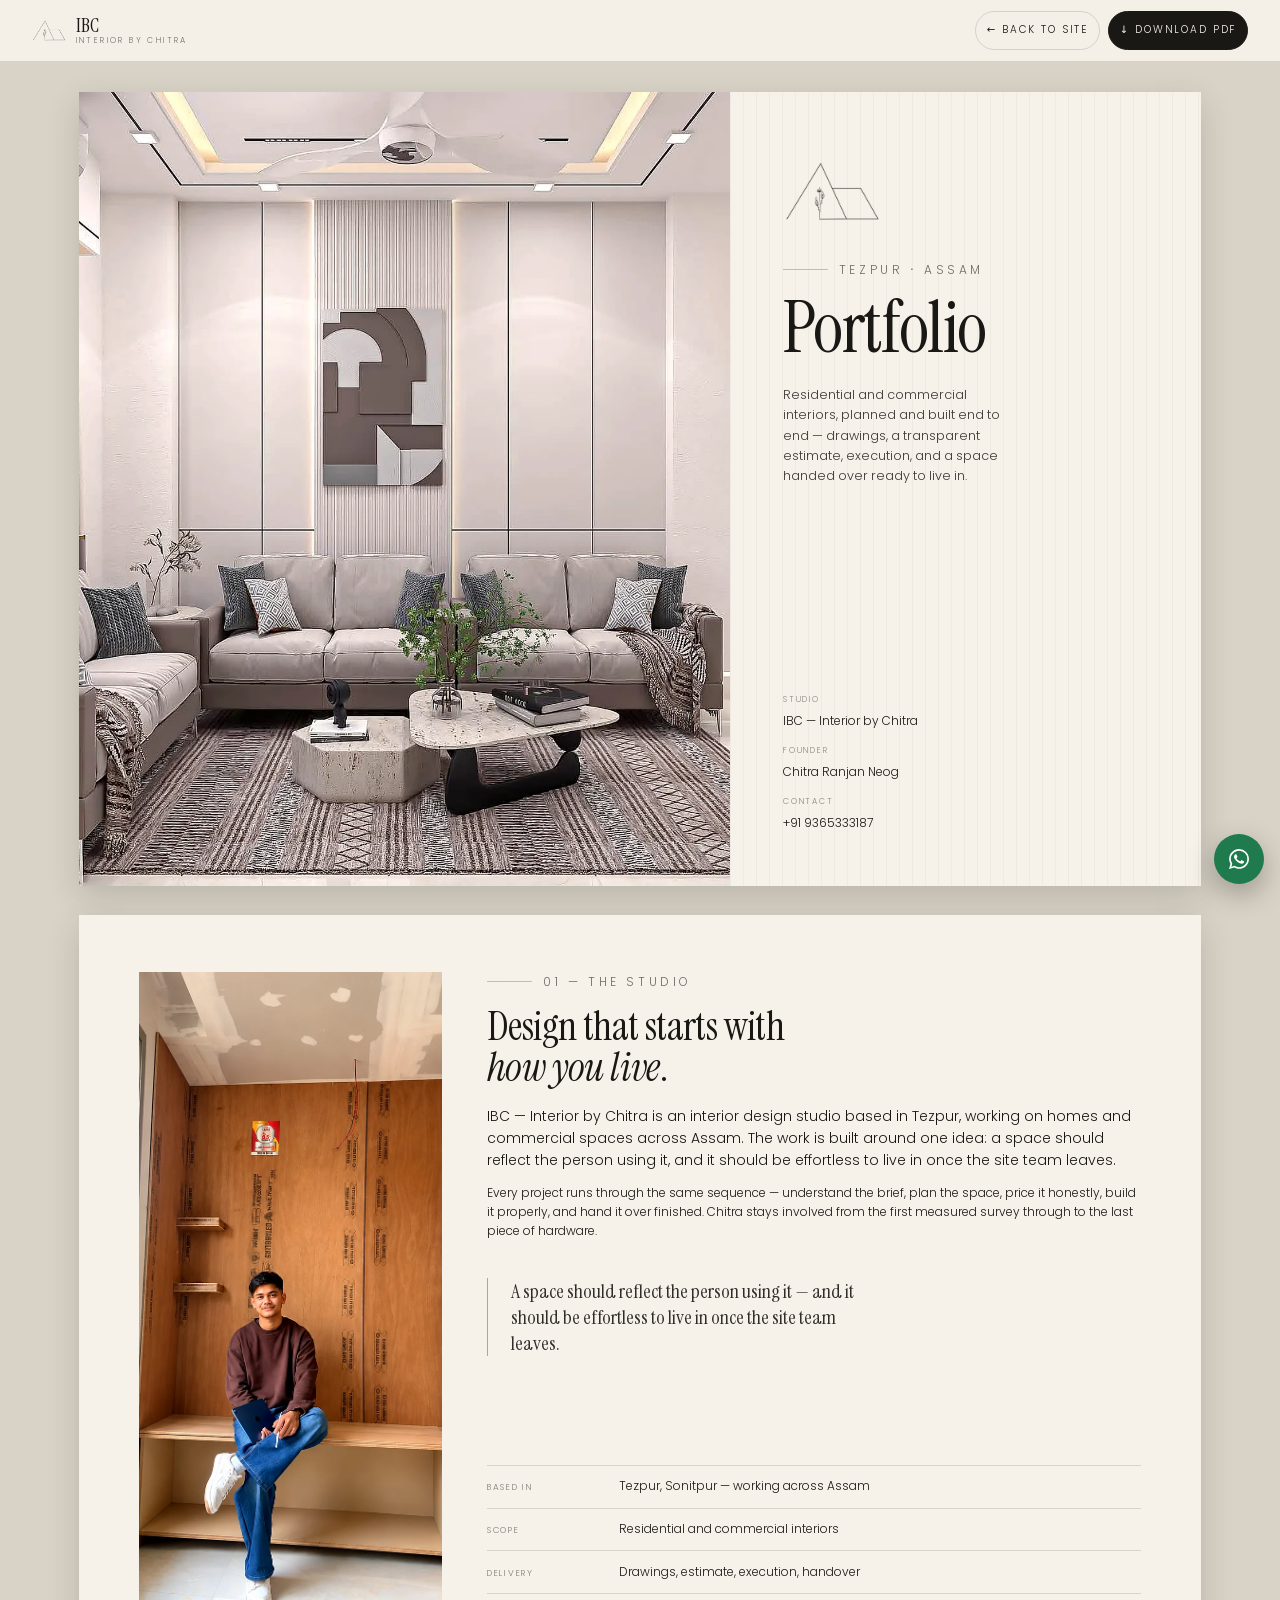
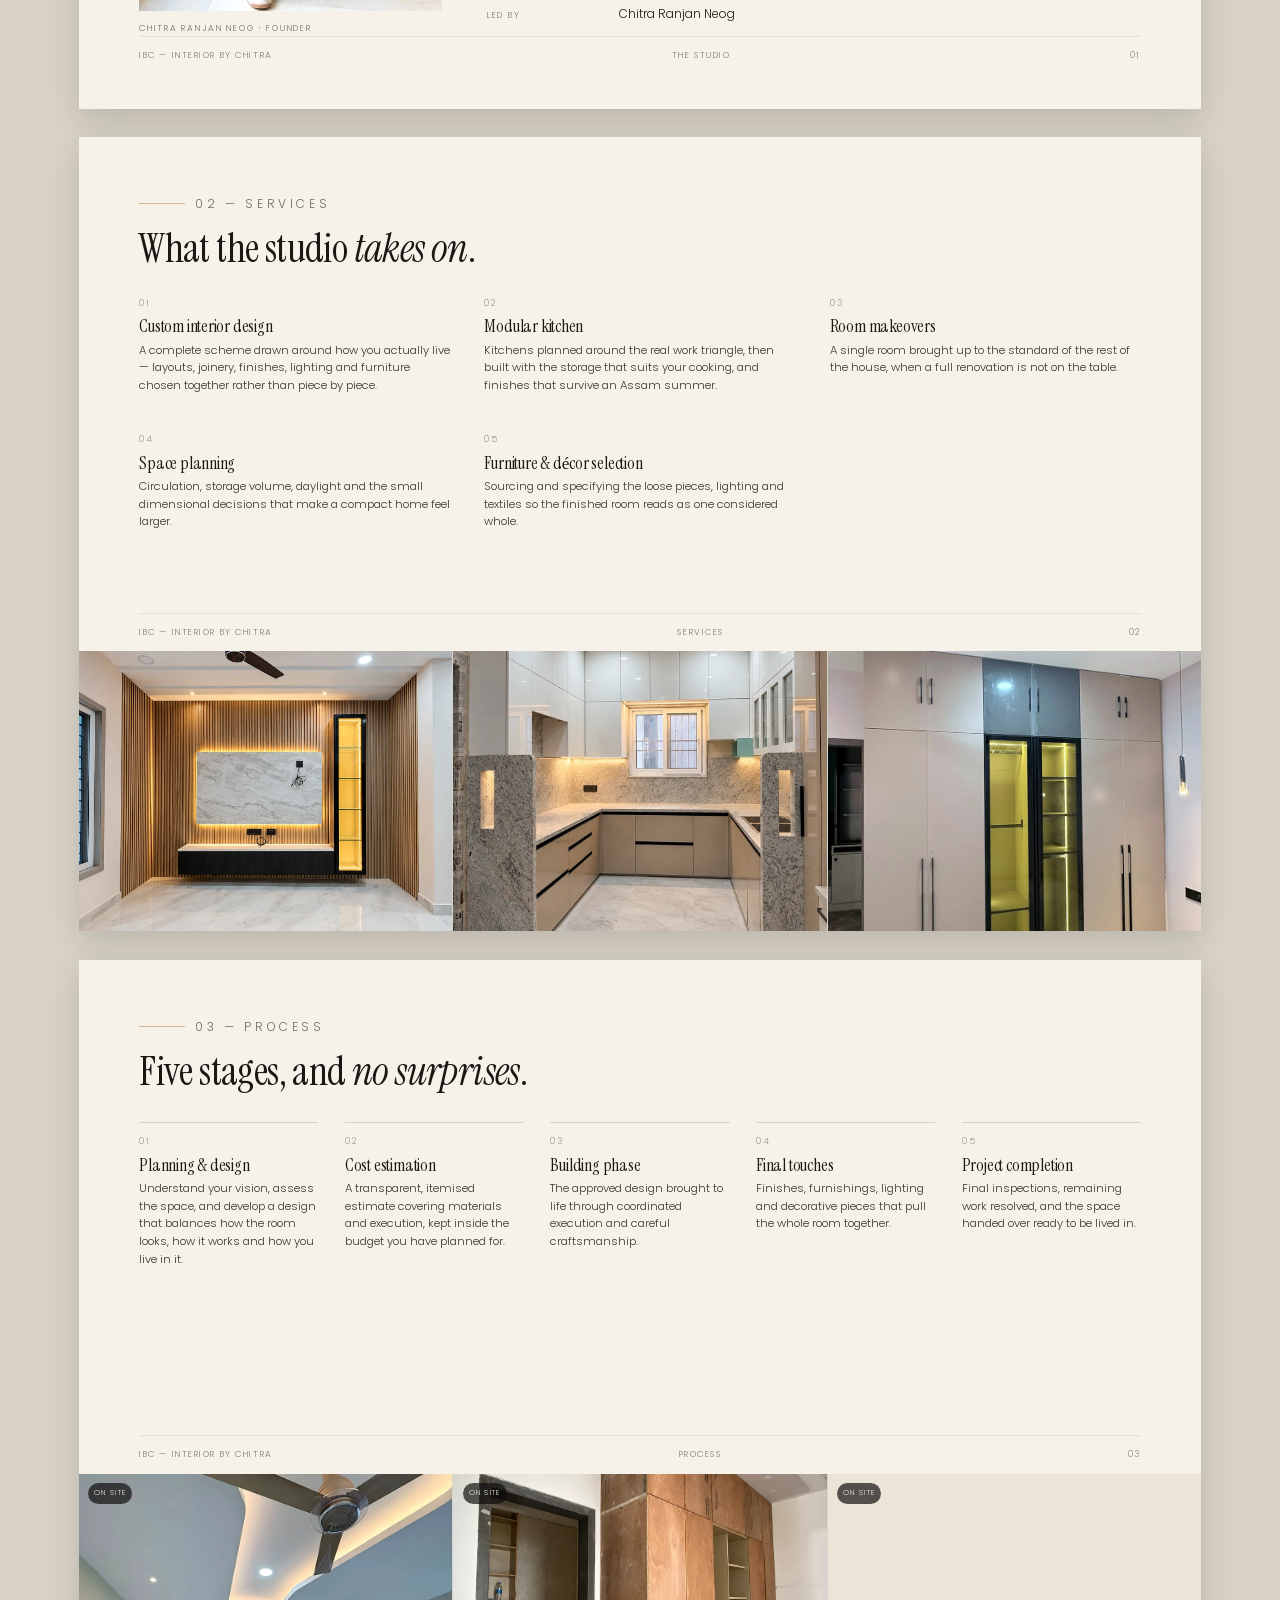
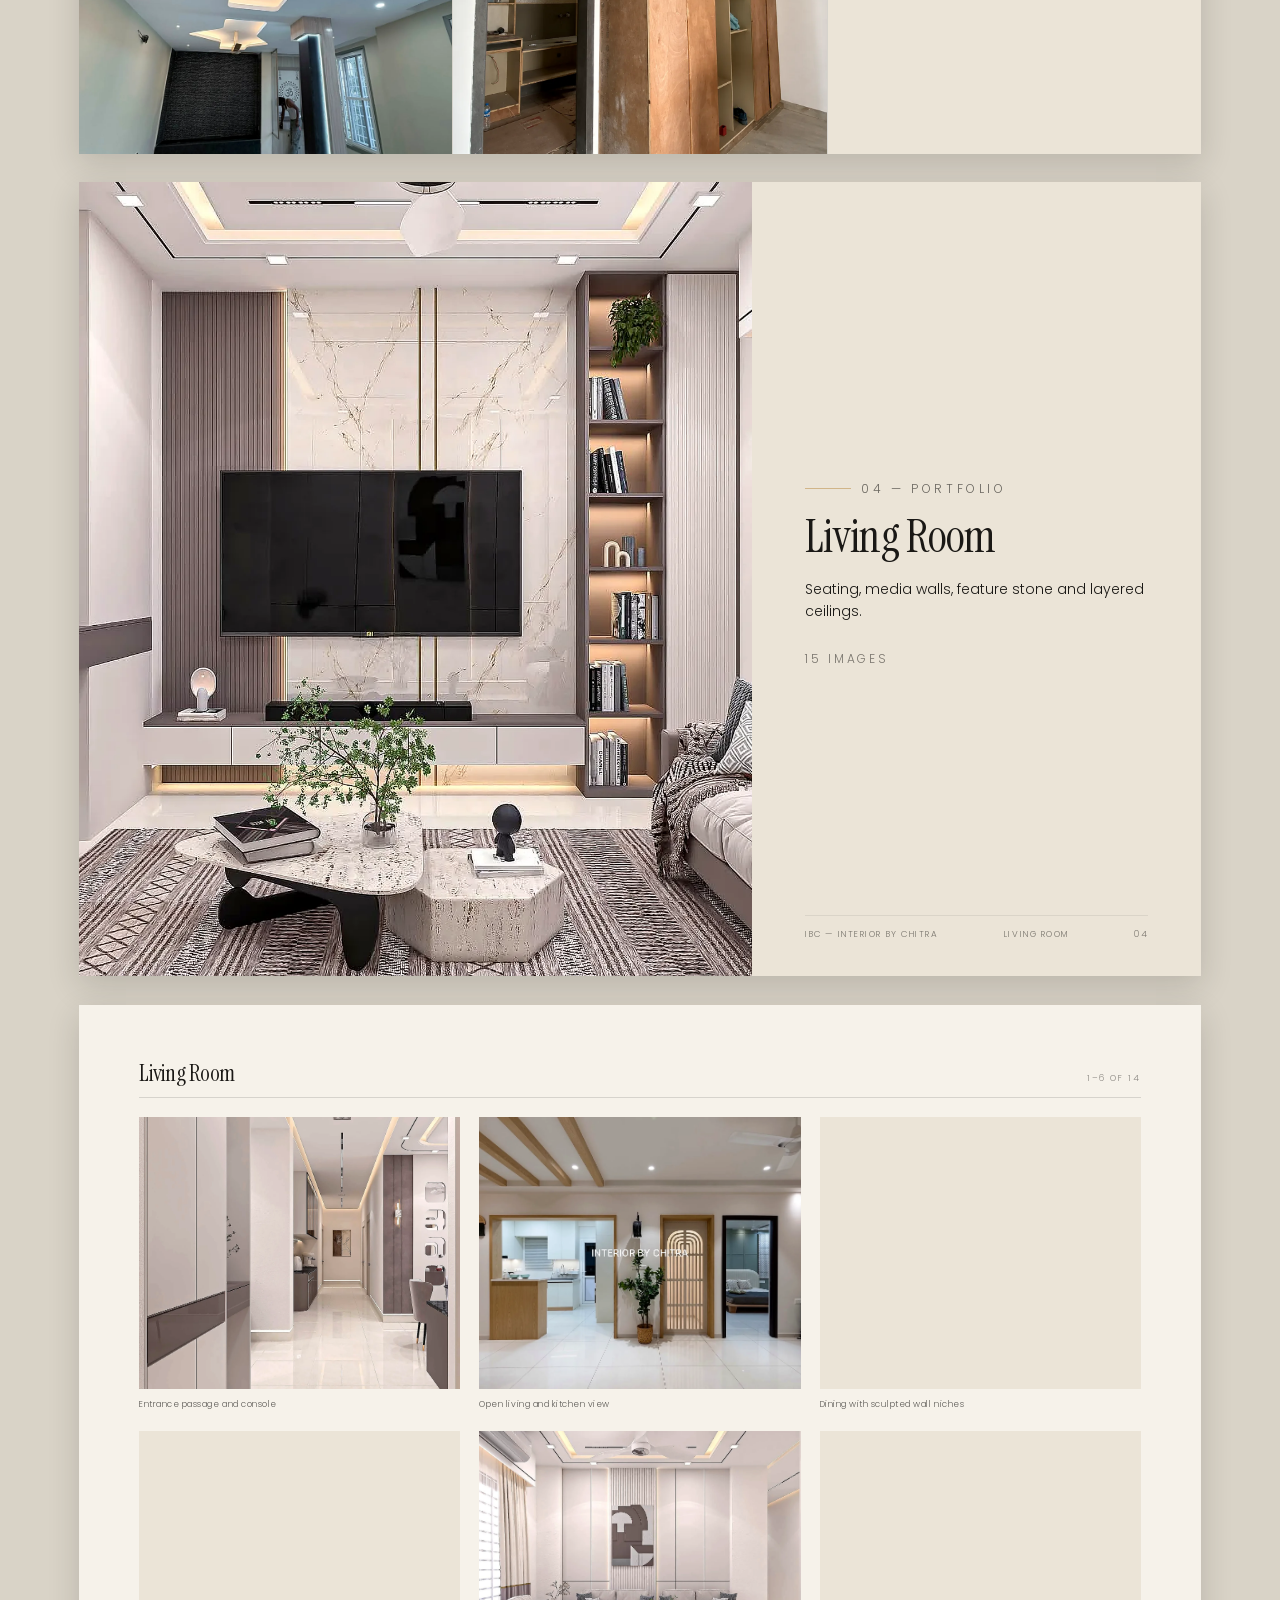
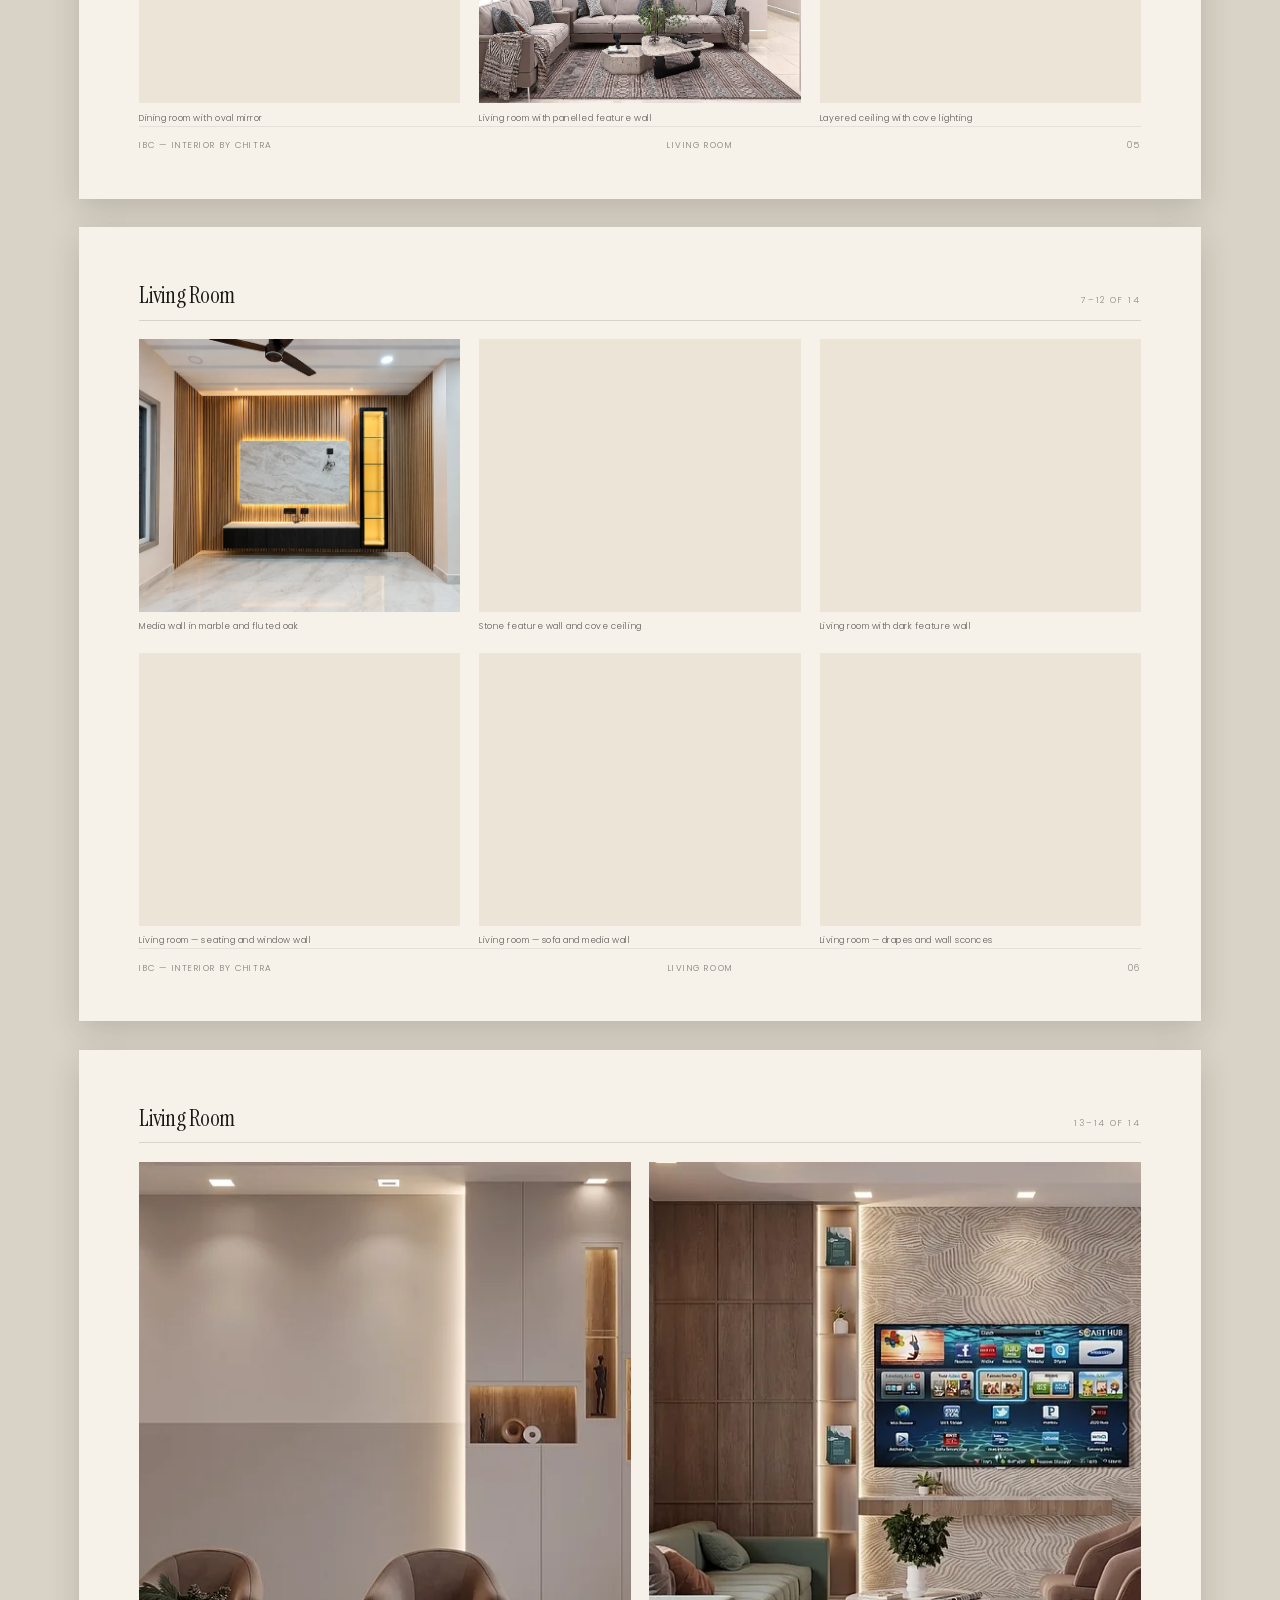
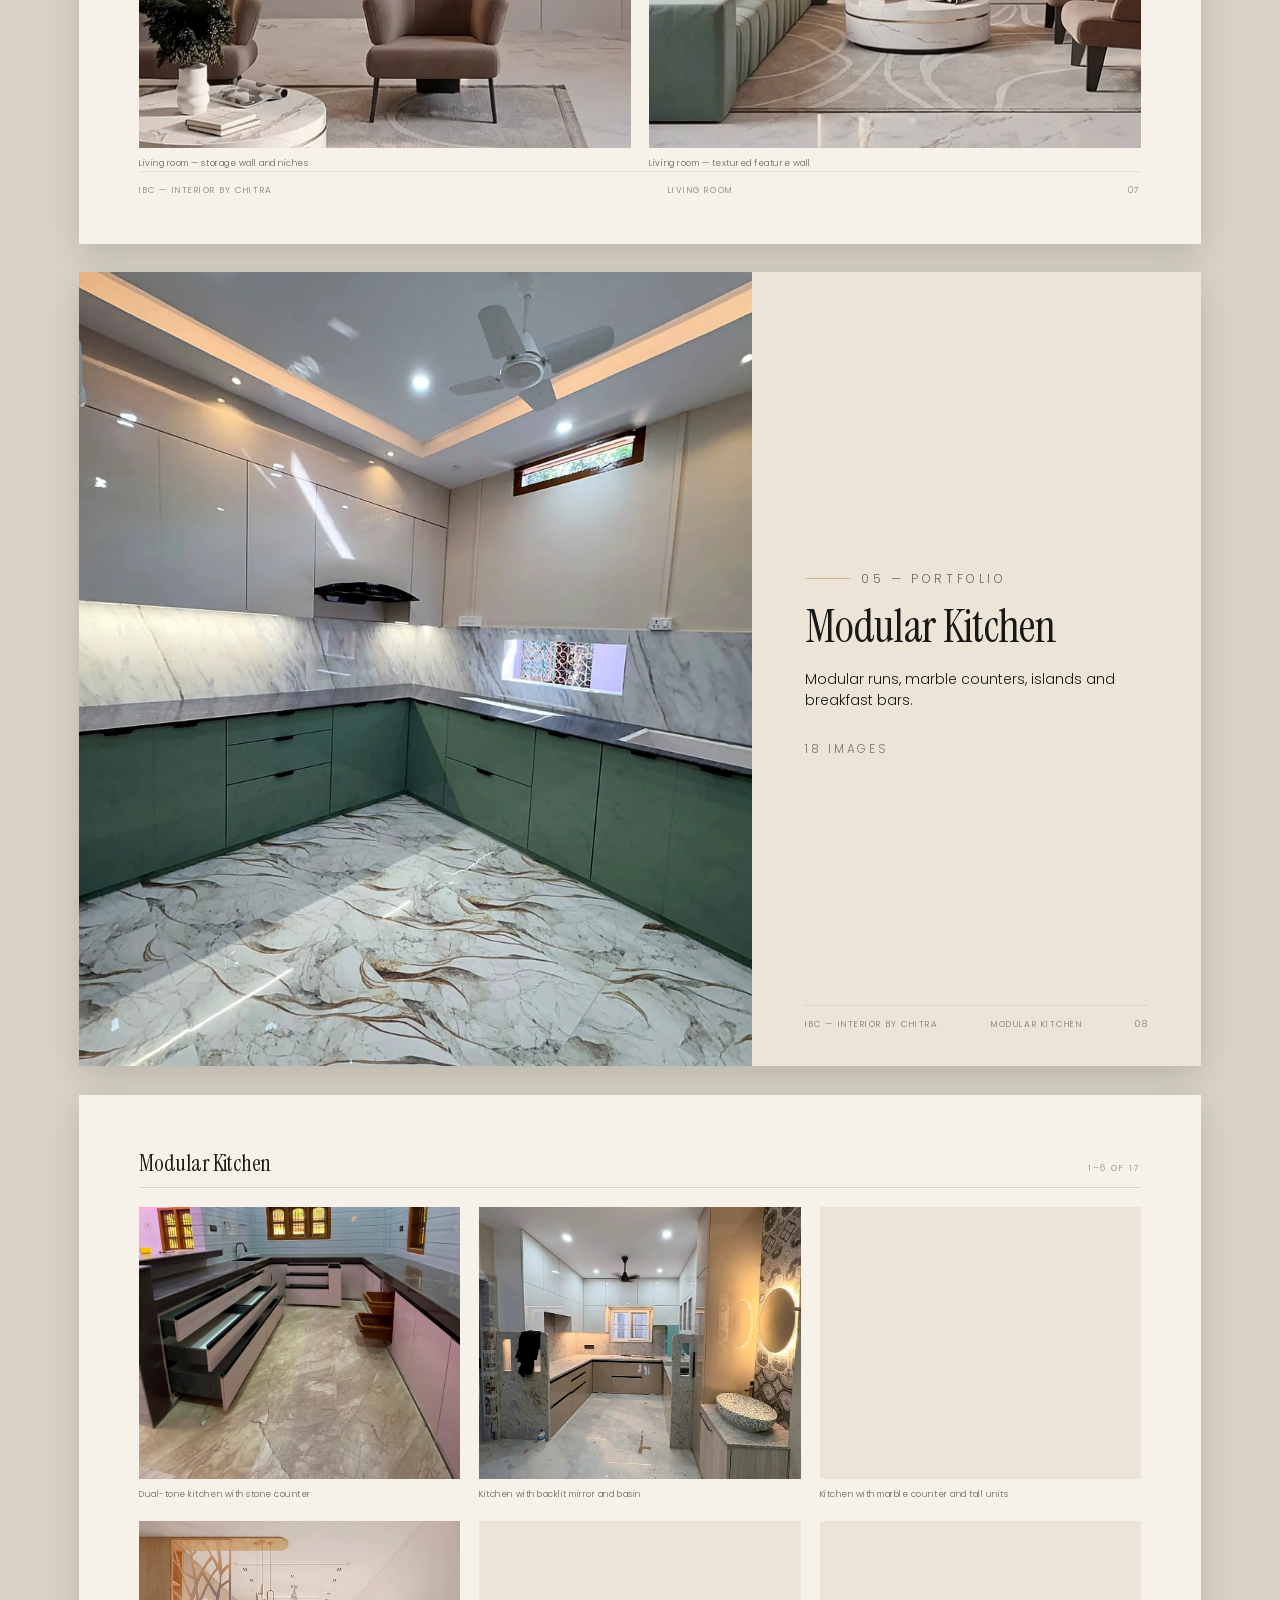
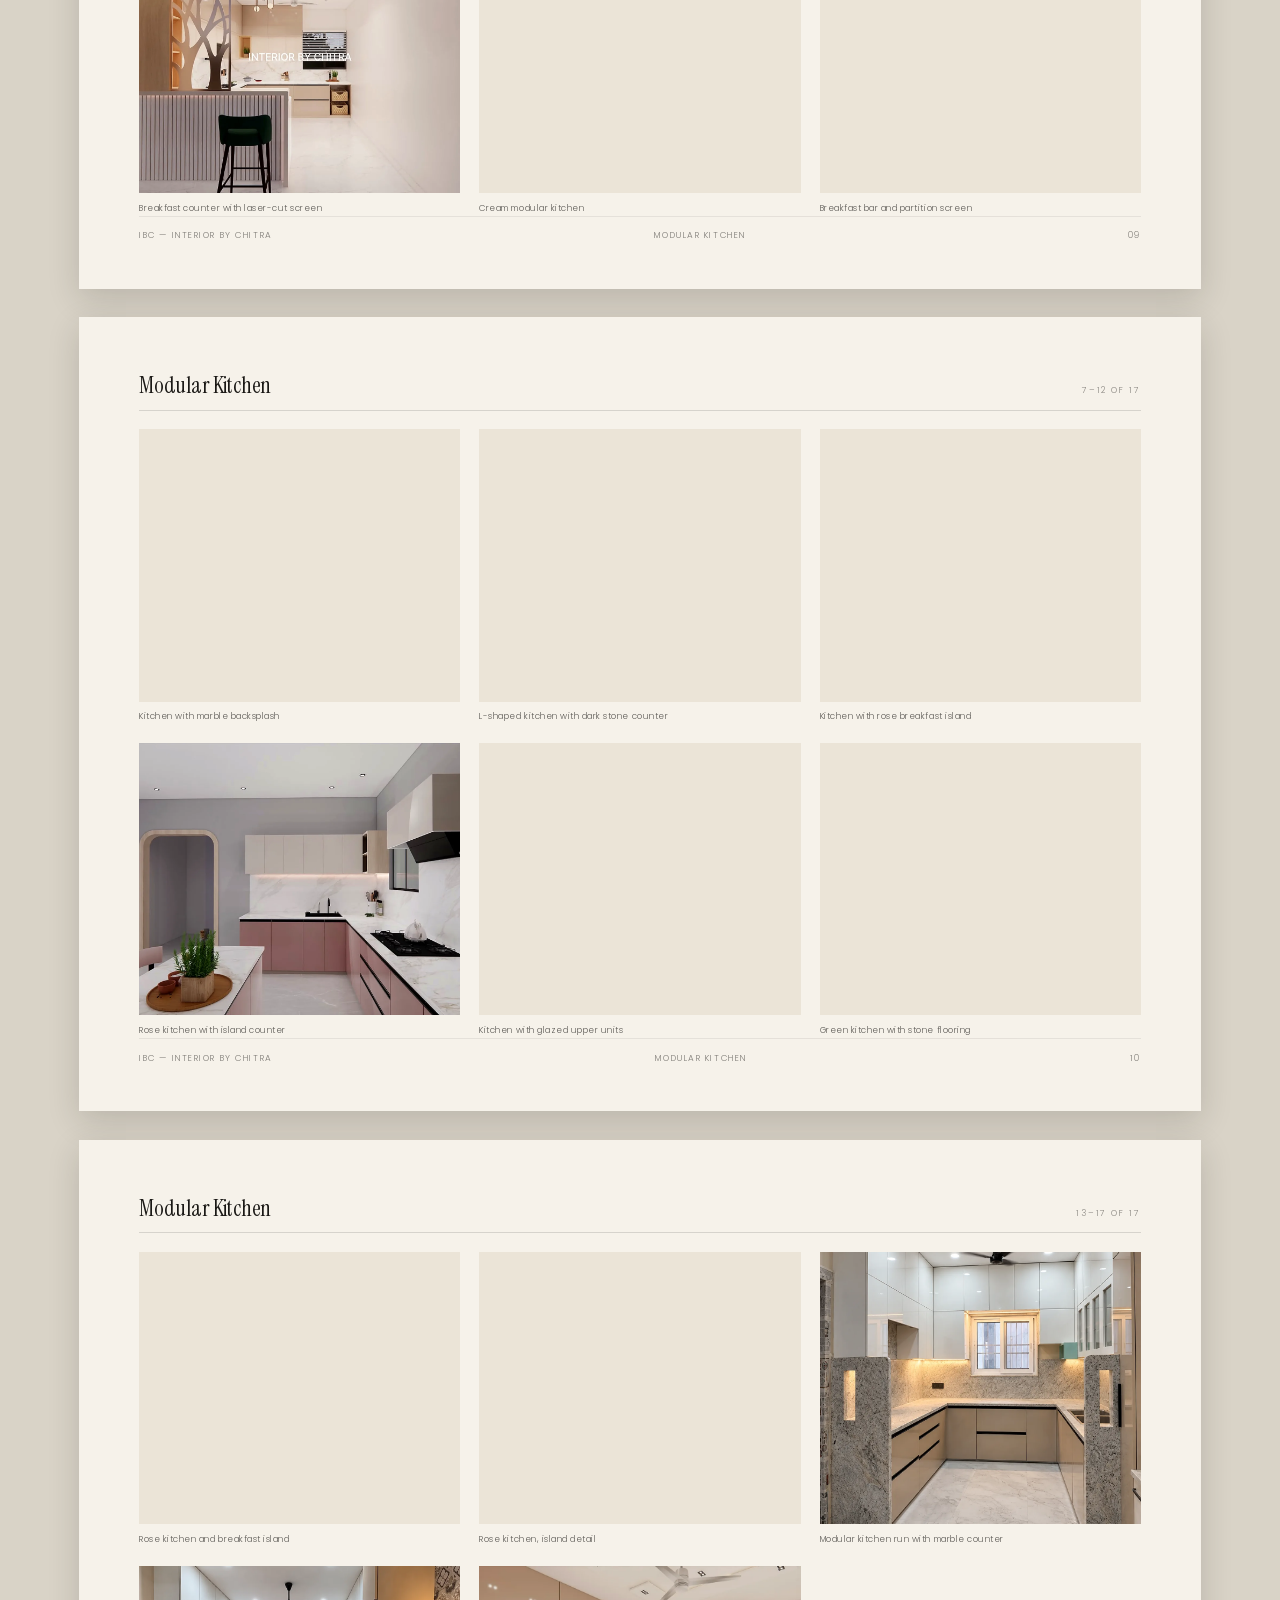
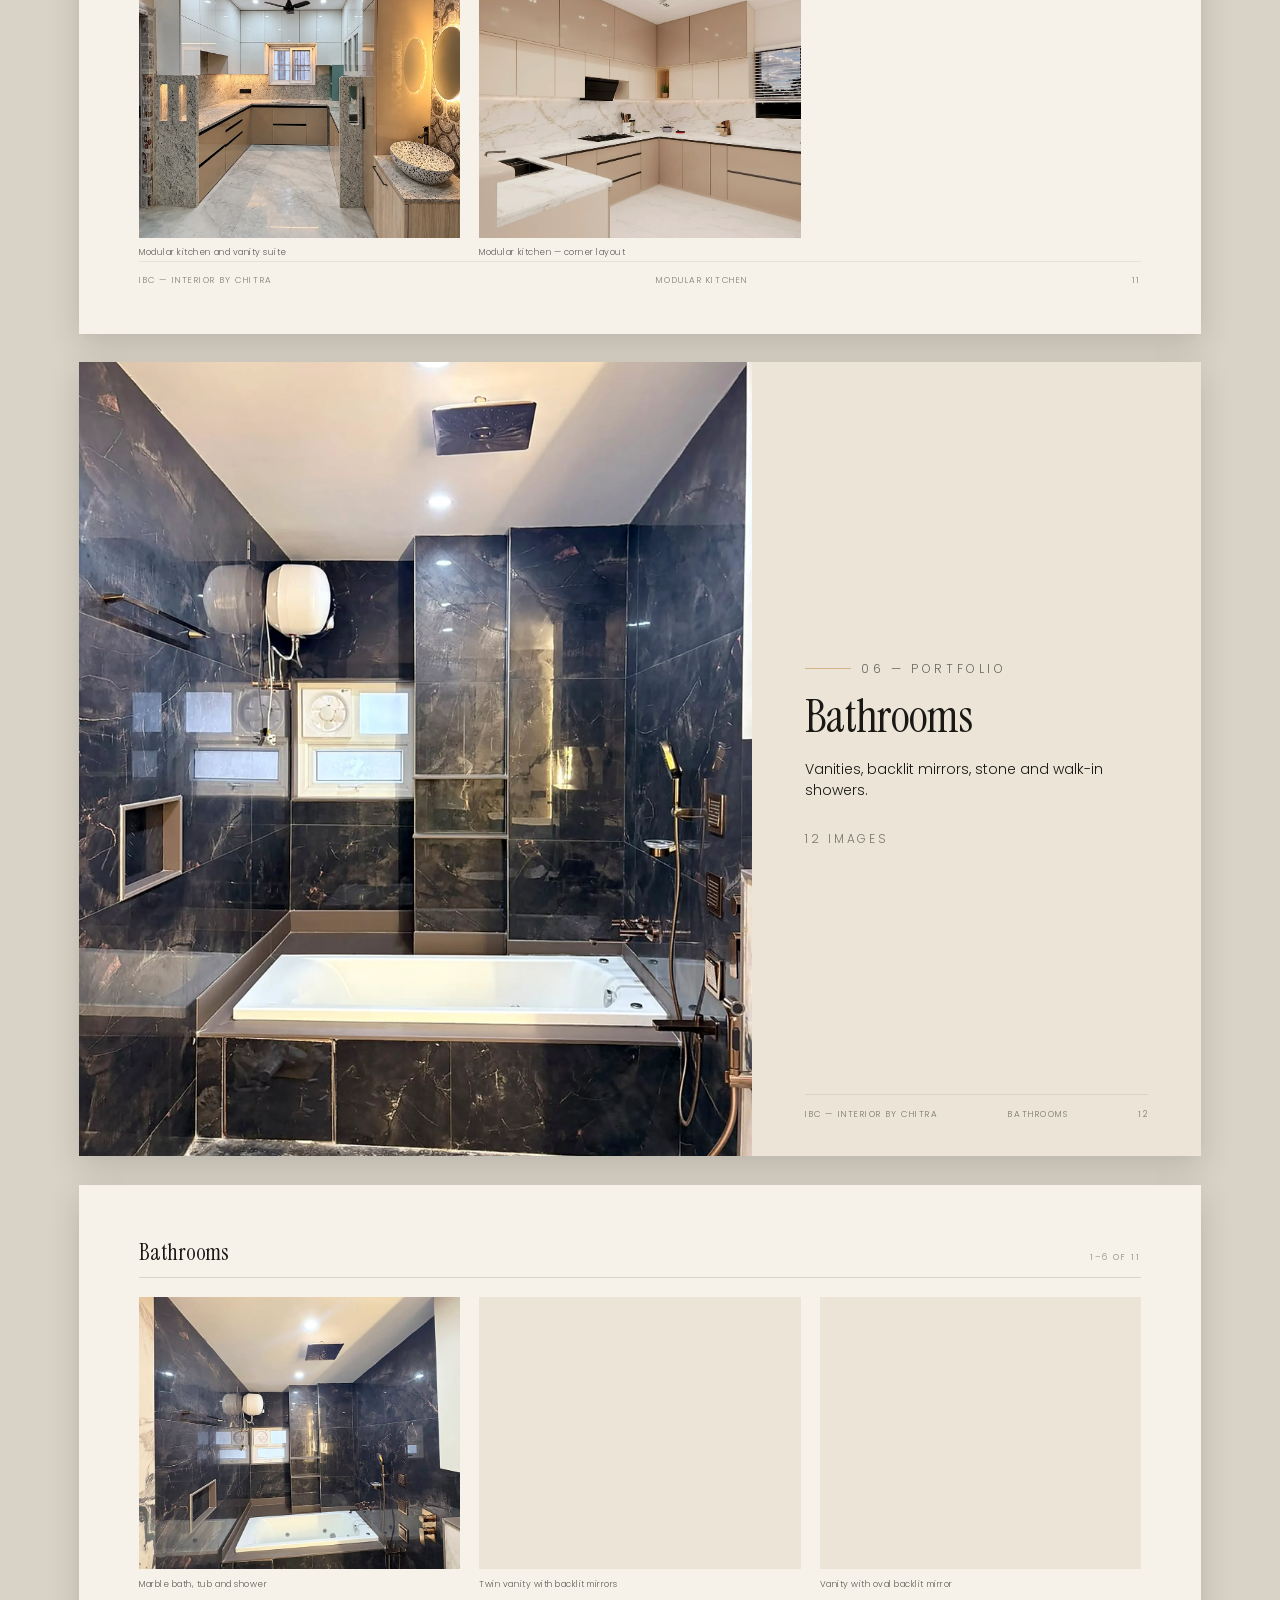
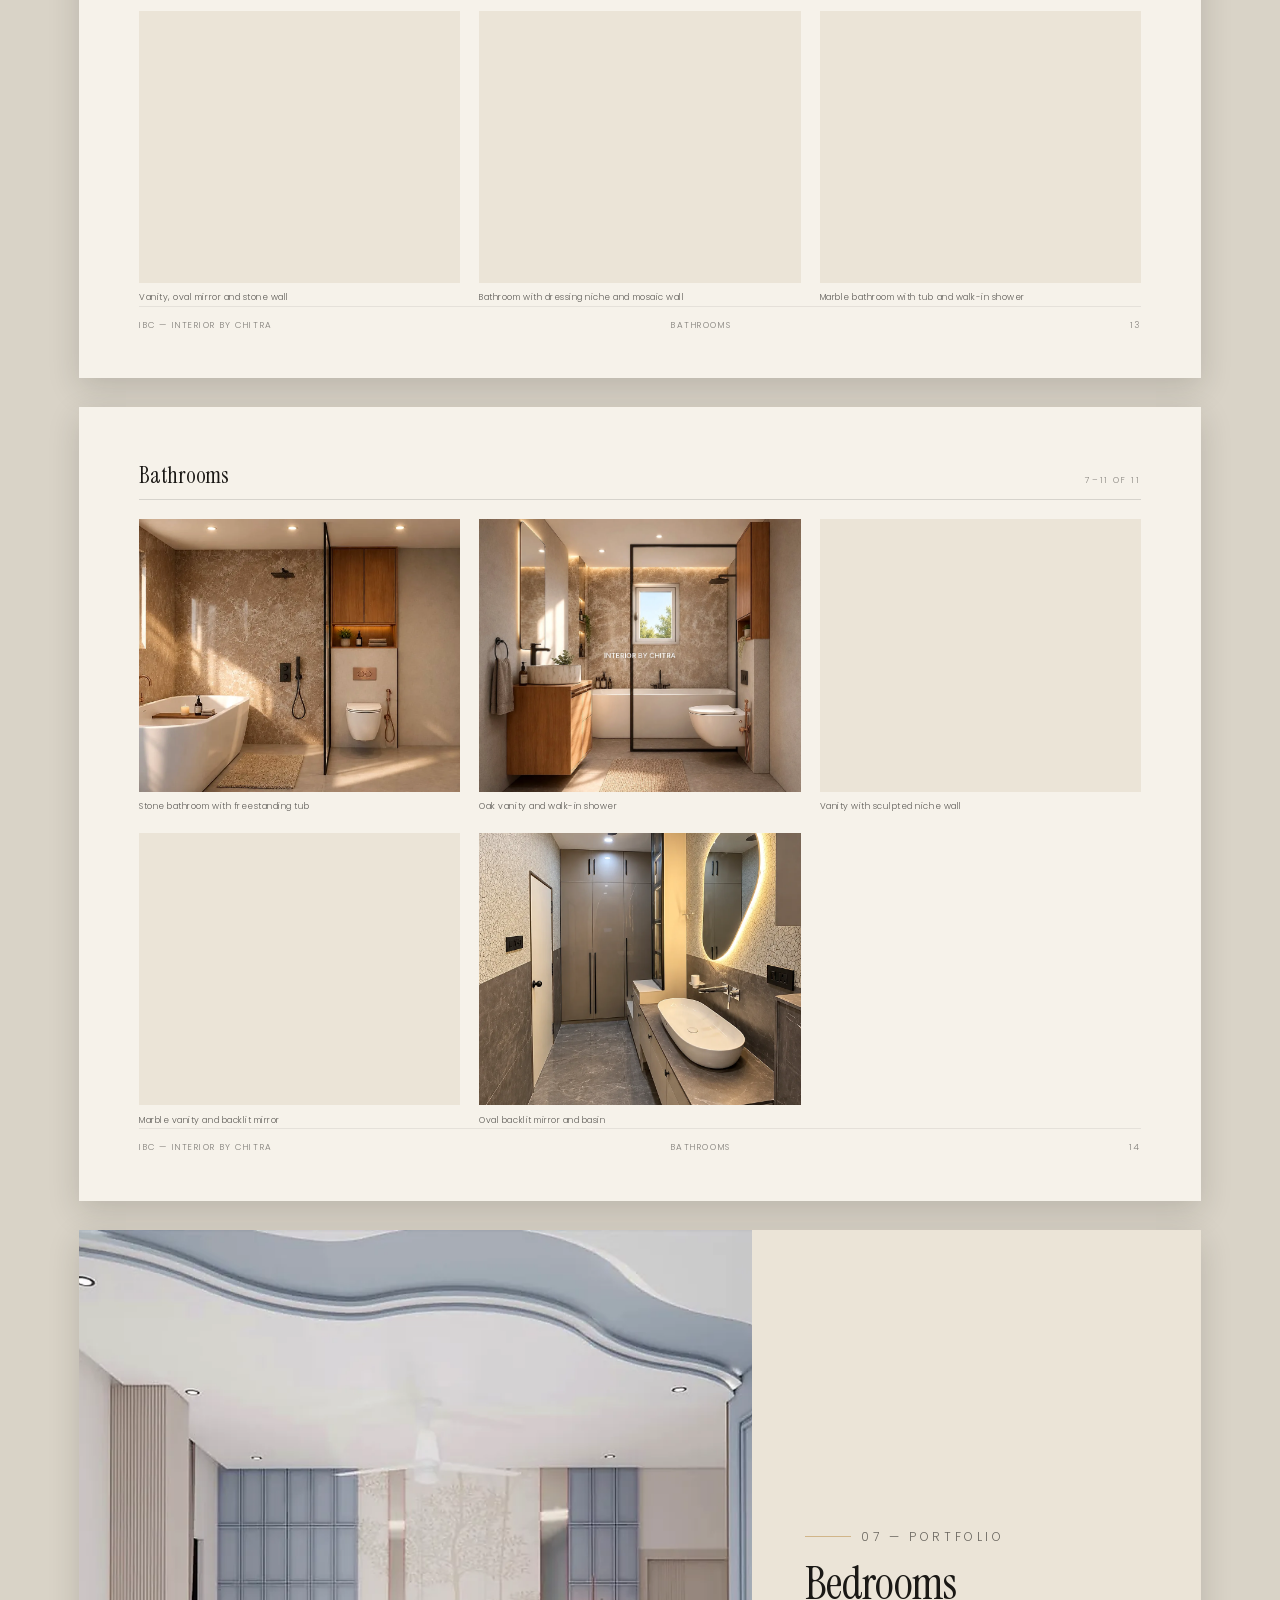
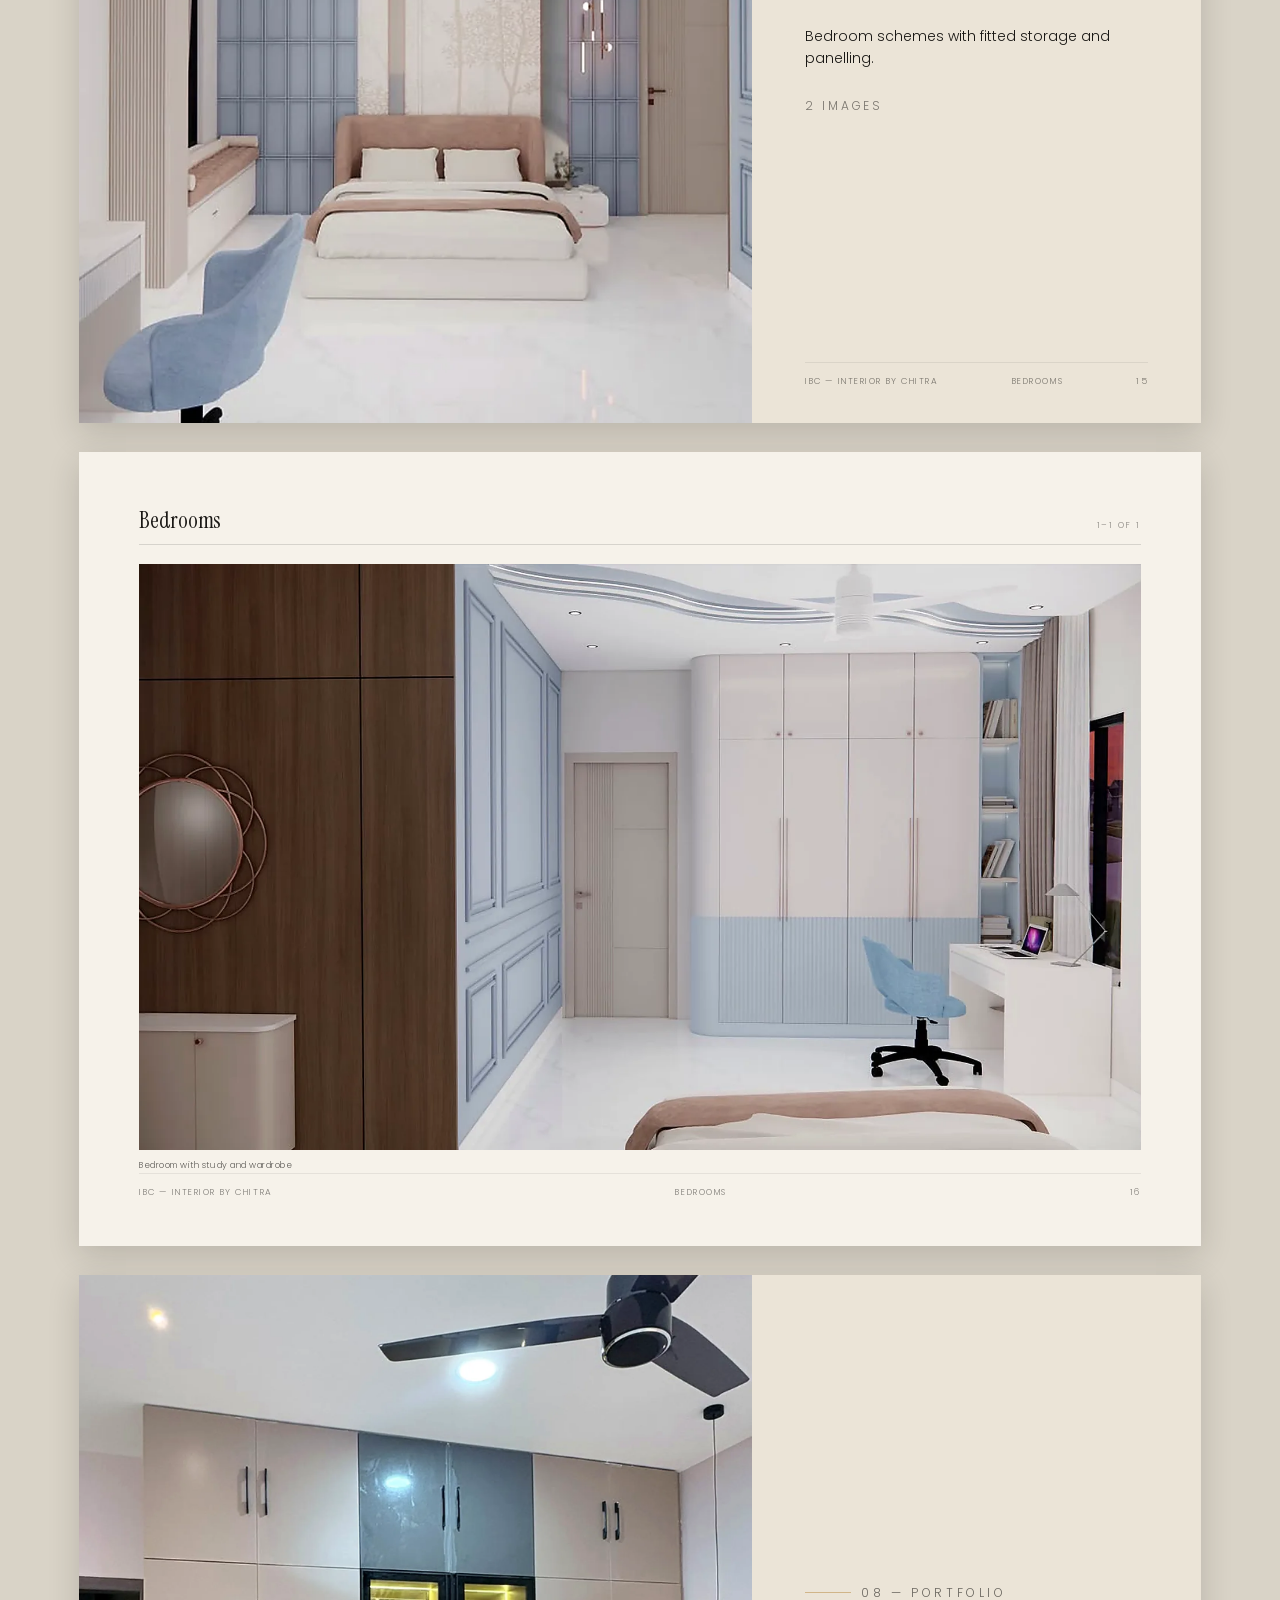
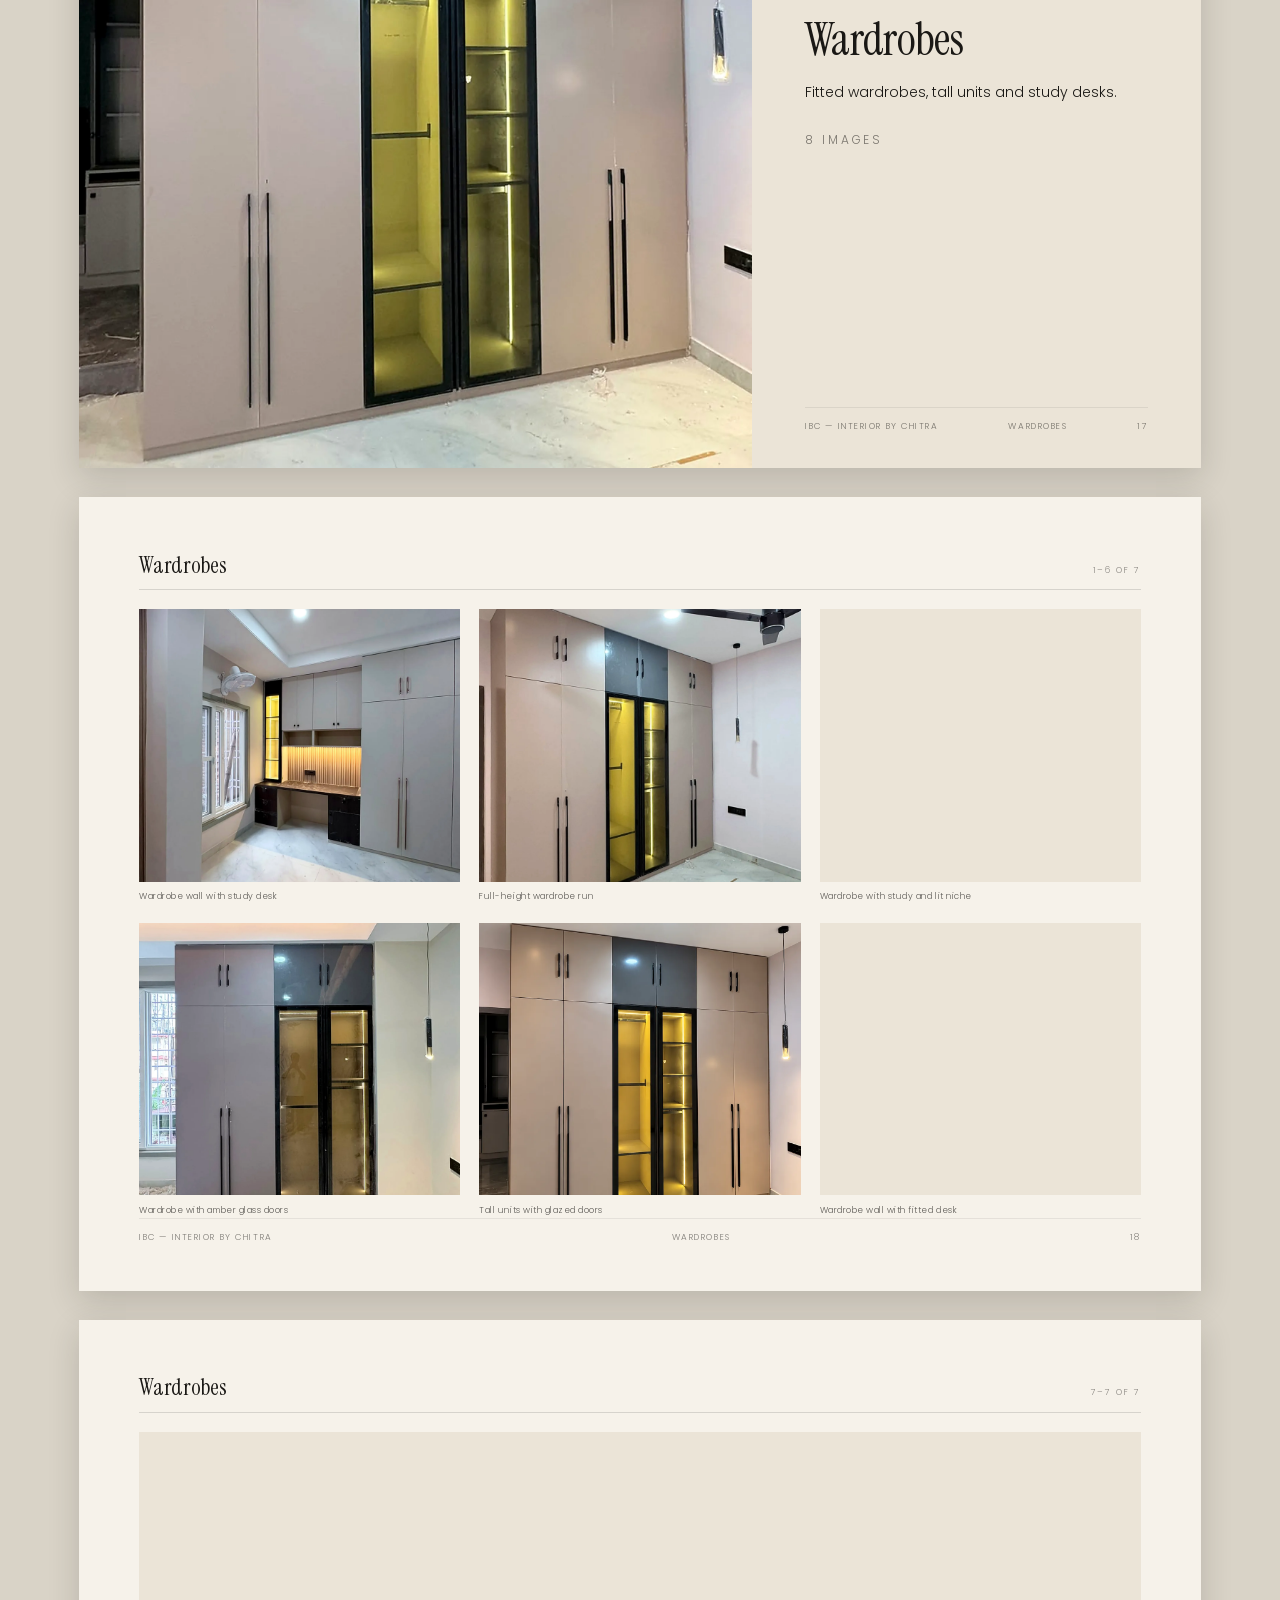
==== portfolio.html @ b0667a1c "v17" ====
<!DOCTYPE html>
<html lang="en" class="no-js">
<head>
<meta charset="utf-8">
<meta name="viewport" content="width=device-width, initial-scale=1, viewport-fit=cover">
<title>Portfolio — IBC Interior by Chitra | Interior Designer in Tezpur</title>
<meta name="description" content="The full project portfolio of IBC — Interior by Chitra, an interior design studio in Tezpur, Assam. Living rooms, modular kitchens, bathrooms, wardrobes and joinery, with a downloadable PDF.">
<link rel="icon" href="assets/icons/favicon.svg" type="image/svg+xml">
<link rel="icon" href="assets/icons/favicon-32.png" sizes="32x32" type="image/png">
<link rel="apple-touch-icon" href="assets/icons/apple-touch-icon.png">
<meta property="og:title" content="Portfolio — IBC Interior by Chitra">
<meta property="og:description" content="Living rooms, modular kitchens, bathrooms and joinery by IBC, Tezpur.">
<meta property="og:type" content="website">
<link rel="stylesheet" href="assets/css/main.css">
<link rel="stylesheet" href="assets/css/portfolio.css">
</head>
<body class="pf-body">

<header class="pf-bar">
  <a class="pf-bar__brand" href="index.html">
    <img src="assets/img/logo-mark.png" alt="" width="34" height="21">
    <span>IBC<small>Interior by Chitra</small></span>
  </a>
  <nav class="pf-bar__nav" aria-label="Portfolio">
    <a href="index.html">&larr; Back to site</a>
    <a class="pf-bar__dl" href="IBC-Interior-by-Chitra-Portfolio.pdf" download>
      <span aria-hidden="true">&#8595;</span> Download PDF</a>
  </nav>
</header>

<main class="pf-doc" id="main">
<section class="pf-page pf-cover">
  <div class="pf-cover__img"><img class="" src="assets/img/work/living-room/living-living-room-with-panelled-feature-wall-6.webp" alt="Living room with panelled feature wall — IBC, Tezpur" loading="lazy" decoding="async"></div>
  <div class="pf-cover__panel">
    <img class="pf-cover__mark" src="assets/img/logo-mark.png" alt="" width="120" height="75">
    <p class="pf-kicker">Tezpur &middot; Assam</p>
    <h1>Portfolio</h1>
    <p class="pf-cover__sub">Residential and commercial interiors, planned and built end to
      end &mdash; drawings, a transparent estimate, execution, and a space handed over ready
      to live in.</p>
    <div class="pf-cover__meta">
      <div><dt>Studio</dt><dd>IBC &mdash; Interior by Chitra</dd></div>
      <div><dt>Founder</dt><dd>Chitra Ranjan Neog</dd></div>
      <div><dt>Contact</dt><dd>+91 9365333187</dd></div>
    </div>
  </div>
</section>
<section class="pf-page "><div class="pf-split">
  <figure class="pf-portrait">
    <img src="assets/img/studio/chitra-neog.webp" alt="Chitra Ranjan Neog on site"
         loading="lazy" decoding="async">
    <figcaption>Chitra Ranjan Neog &middot; Founder</figcaption>
  </figure>
  <div>
    <p class="pf-kicker">01 &mdash; The studio</p>
    <h2>Design that starts with<br><em>how you live</em>.</h2>
    <p class="pf-lede">IBC &mdash; Interior by Chitra is an interior design studio based in Tezpur,
      working on homes and commercial spaces across Assam. The work is built around one idea:
      a space should reflect the person using it, and it should be effortless to live in once
      the site team leaves.</p>
    <p>Every project runs through the same sequence &mdash; understand the brief, plan the space,
      price it honestly, build it properly, and hand it over finished. Chitra stays involved from
      the first measured survey through to the last piece of hardware.</p>
    <blockquote class="pf-quote">A space should reflect the person using it &mdash; and it
      should be effortless to live in once the site team leaves.</blockquote>
    <dl class="pf-facts"><div><dt>Based in</dt><dd>Tezpur, Sonitpur — working across Assam</dd></div><div><dt>Scope</dt><dd>Residential and commercial interiors</dd></div><div><dt>Delivery</dt><dd>Drawings, estimate, execution, handover</dd></div><div><dt>Led by</dt><dd>Chitra Ranjan Neog</dd></div></dl></div></div><footer class="pf-foot"><span>IBC — Interior by Chitra</span><span>The studio</span><span class="num">01</span></footer></section>
<section class="pf-page pf-page--band"><p class="pf-kicker">02 &mdash; Services</p><h2>What the studio <em>takes on</em>.</h2><div class="pf-svc"><div class="pf-svc__i"><span class="num">01</span><h3>Custom interior design</h3><p>A complete scheme drawn around how you actually live — layouts, joinery, finishes, lighting and furniture chosen together rather than piece by piece.</p></div><div class="pf-svc__i"><span class="num">02</span><h3>Modular kitchen</h3><p>Kitchens planned around the real work triangle, then built with the storage that suits your cooking, and finishes that survive an Assam summer.</p></div><div class="pf-svc__i"><span class="num">03</span><h3>Room makeovers</h3><p>A single room brought up to the standard of the rest of the house, when a full renovation is not on the table.</p></div><div class="pf-svc__i"><span class="num">04</span><h3>Space planning</h3><p>Circulation, storage volume, daylight and the small dimensional decisions that make a compact home feel larger.</p></div><div class="pf-svc__i"><span class="num">05</span><h3>Furniture & décor selection</h3><p>Sourcing and specifying the loose pieces, lighting and textiles so the finished room reads as one considered whole.</p></div></div><div class="pf-band"><figure><img class="" src="assets/img/work/living-room/living-media-wall-in-marble-and-fluted-oak-8.webp" alt="Media wall in marble and fluted oak — IBC, Tezpur" loading="lazy" decoding="async"></figure><figure><img class="" src="assets/img/work/modular-kitchen/modular-modular-kitchen-run-with-marble-counter-16.webp" alt="Modular kitchen run with marble counter — IBC, Tezpur" loading="lazy" decoding="async"></figure><figure><img class="" src="assets/img/work/wardrobes/wardrobes-wardrobe-with-amber-glass-columns-1.webp" alt="Wardrobe with amber glass columns — IBC, Tezpur" loading="lazy" decoding="async"></figure></div><footer class="pf-foot"><span>IBC — Interior by Chitra</span><span>Services</span><span class="num">02</span></footer></section>
<section class="pf-page pf-page--band"><p class="pf-kicker">03 &mdash; Process</p><h2>Five stages, and <em>no surprises</em>.</h2><div class="pf-proc"><div class="pf-proc__i"><span class="num">01</span><h3>Planning &amp; design</h3><p>Understand your vision, assess the space, and develop a design that balances how the room looks, how it works and how you live in it.</p></div><div class="pf-proc__i"><span class="num">02</span><h3>Cost estimation</h3><p>A transparent, itemised estimate covering materials and execution, kept inside the budget you have planned for.</p></div><div class="pf-proc__i"><span class="num">03</span><h3>Building phase</h3><p>The approved design brought to life through coordinated execution and careful craftsmanship.</p></div><div class="pf-proc__i"><span class="num">04</span><h3>Final touches</h3><p>Finishes, furnishings, lighting and decorative pieces that pull the whole room together.</p></div><div class="pf-proc__i"><span class="num">05</span><h3>Project completion</h3><p>Final inspections, remaining work resolved, and the space handed over ready to be lived in.</p></div></div><div class="pf-band"><figure><img class="" src="assets/img/work/ongoing-work/ongoing-ceiling-and-curtain-track-being-finished-8.webp" alt="Ceiling and curtain track being finished — IBC, Tezpur" loading="lazy" decoding="async"><span class="pf-tag">On site</span></figure><figure><img class="" src="assets/img/work/ongoing-work/ongoing-timber-partition-and-wardrobe-carcass-9.webp" alt="Timber partition and wardrobe carcass — IBC, Tezpur" loading="lazy" decoding="async"><span class="pf-tag">On site</span></figure><figure><img class="" src="assets/img/work/ongoing-work/ongoing-corner-joinery-under-installation-10.webp" alt="Corner joinery under installation — IBC, Tezpur" loading="lazy" decoding="async"><span class="pf-tag">On site</span></figure></div><footer class="pf-foot"><span>IBC — Interior by Chitra</span><span>Process</span><span class="num">03</span></footer></section>
<section class="pf-page pf-page--divider"><div class="pf-divider"><div class="pf-divider__img"><img class="" src="assets/img/work/living-room/living-living-room-with-media-wall-2.webp" alt="Living room with media wall — IBC, Tezpur" loading="lazy" decoding="async"></div><div class="pf-divider__txt"><p class="pf-kicker">04 &mdash; Portfolio</p><h2>Living Room</h2><p class="pf-lede">Seating, media walls, feature stone and layered ceilings.</p><p class="pf-count num">15 images</p></div></div><footer class="pf-foot"><span>IBC — Interior by Chitra</span><span>Living Room</span><span class="num">04</span></footer></section>
<section class="pf-page "><div class="pf-gridhead"><h3>Living Room</h3><span class="num">1&ndash;6 of 14</span></div><div class="pf-grid pf-grid--6"><figure class="pf-cell"><img class="" src="assets/img/work/living-room/living-entrance-passage-and-console-1.webp" alt="Entrance passage and console — IBC, Tezpur" loading="lazy" decoding="async"><figcaption>Entrance passage and console</figcaption></figure><figure class="pf-cell"><img class="" src="assets/img/work/living-room/living-open-living-and-kitchen-view-3.webp" alt="Open living and kitchen view — IBC, Tezpur" loading="lazy" decoding="async"><figcaption>Open living and kitchen view</figcaption></figure><figure class="pf-cell"><img class="" src="assets/img/work/living-room/living-dining-with-sculpted-wall-niches-4.webp" alt="Dining with sculpted wall niches — IBC, Tezpur" loading="lazy" decoding="async"><figcaption>Dining with sculpted wall niches</figcaption></figure><figure class="pf-cell"><img class="" src="assets/img/work/living-room/living-dining-room-with-oval-mirror-5.webp" alt="Dining room with oval mirror — IBC, Tezpur" loading="lazy" decoding="async"><figcaption>Dining room with oval mirror</figcaption></figure><figure class="pf-cell"><img class="" src="assets/img/work/living-room/living-living-room-with-panelled-feature-wall-6.webp" alt="Living room with panelled feature wall — IBC, Tezpur" loading="lazy" decoding="async"><figcaption>Living room with panelled feature wall</figcaption></figure><figure class="pf-cell"><img class="" src="assets/img/work/living-room/living-layered-ceiling-with-cove-lighting-7.webp" alt="Layered ceiling with cove lighting — IBC, Tezpur" loading="lazy" decoding="async"><figcaption>Layered ceiling with cove lighting</figcaption></figure></div><footer class="pf-foot"><span>IBC — Interior by Chitra</span><span>Living Room</span><span class="num">05</span></footer></section>
<section class="pf-page "><div class="pf-gridhead"><h3>Living Room</h3><span class="num">7&ndash;12 of 14</span></div><div class="pf-grid pf-grid--6"><figure class="pf-cell"><img class="" src="assets/img/work/living-room/living-media-wall-in-marble-and-fluted-oak-8.webp" alt="Media wall in marble and fluted oak — IBC, Tezpur" loading="lazy" decoding="async"><figcaption>Media wall in marble and fluted oak</figcaption></figure><figure class="pf-cell"><img class="" src="assets/img/work/living-room/living-stone-feature-wall-and-cove-ceiling-9.webp" alt="Stone feature wall and cove ceiling — IBC, Tezpur" loading="lazy" decoding="async"><figcaption>Stone feature wall and cove ceiling</figcaption></figure><figure class="pf-cell"><img class="" src="assets/img/work/living-room/living-living-room-with-dark-feature-wall-10.webp" alt="Living room with dark feature wall — IBC, Tezpur" loading="lazy" decoding="async"><figcaption>Living room with dark feature wall</figcaption></figure><figure class="pf-cell"><img class="" src="assets/img/work/living-room/living-living-room-seating-and-window-wall-11.webp" alt="Living room — seating and window wall — IBC, Tezpur" loading="lazy" decoding="async"><figcaption>Living room — seating and window wall</figcaption></figure><figure class="pf-cell"><img class="" src="assets/img/work/living-room/living-living-room-sofa-and-media-wall-12.webp" alt="Living room — sofa and media wall — IBC, Tezpur" loading="lazy" decoding="async"><figcaption>Living room — sofa and media wall</figcaption></figure><figure class="pf-cell"><img class="" src="assets/img/work/living-room/living-living-room-drapes-and-wall-sconces-13.webp" alt="Living room — drapes and wall sconces — IBC, Tezpur" loading="lazy" decoding="async"><figcaption>Living room — drapes and wall sconces</figcaption></figure></div><footer class="pf-foot"><span>IBC — Interior by Chitra</span><span>Living Room</span><span class="num">06</span></footer></section>
<section class="pf-page "><div class="pf-gridhead"><h3>Living Room</h3><span class="num">13&ndash;14 of 14</span></div><div class="pf-grid pf-grid--2"><figure class="pf-cell"><img class="" src="assets/img/work/living-room/living-living-room-storage-wall-and-niches-14.webp" alt="Living room — storage wall and niches — IBC, Tezpur" loading="lazy" decoding="async"><figcaption>Living room — storage wall and niches</figcaption></figure><figure class="pf-cell"><img class="" src="assets/img/work/living-room/living-living-room-textured-feature-wall-15.webp" alt="Living room — textured feature wall — IBC, Tezpur" loading="lazy" decoding="async"><figcaption>Living room — textured feature wall</figcaption></figure></div><footer class="pf-foot"><span>IBC — Interior by Chitra</span><span>Living Room</span><span class="num">07</span></footer></section>
<section class="pf-page pf-page--divider"><div class="pf-divider"><div class="pf-divider__img"><img class="" src="assets/img/work/modular-kitchen/modular-green-kitchen-with-patterned-marble-floo-9.webp" alt="Green kitchen with patterned marble floor — IBC, Tezpur" loading="lazy" decoding="async"></div><div class="pf-divider__txt"><p class="pf-kicker">05 &mdash; Portfolio</p><h2>Modular Kitchen</h2><p class="pf-lede">Modular runs, marble counters, islands and breakfast bars.</p><p class="pf-count num">18 images</p></div></div><footer class="pf-foot"><span>IBC — Interior by Chitra</span><span>Modular Kitchen</span><span class="num">08</span></footer></section>
<section class="pf-page "><div class="pf-gridhead"><h3>Modular Kitchen</h3><span class="num">1&ndash;6 of 17</span></div><div class="pf-grid pf-grid--6"><figure class="pf-cell"><img class="" src="assets/img/work/modular-kitchen/modular-dual-tone-kitchen-with-stone-counter-1.webp" alt="Dual-tone kitchen with stone counter — IBC, Tezpur" loading="lazy" decoding="async"><figcaption>Dual-tone kitchen with stone counter</figcaption></figure><figure class="pf-cell"><img class="" src="assets/img/work/modular-kitchen/modular-kitchen-with-backlit-mirror-and-basin-2.webp" alt="Kitchen with backlit mirror and basin — IBC, Tezpur" loading="lazy" decoding="async"><figcaption>Kitchen with backlit mirror and basin</figcaption></figure><figure class="pf-cell"><img class="" src="assets/img/work/modular-kitchen/modular-kitchen-with-marble-counter-and-tall-uni-3.webp" alt="Kitchen with marble counter and tall units — IBC, Tezpur" loading="lazy" decoding="async"><figcaption>Kitchen with marble counter and tall units</figcaption></figure><figure class="pf-cell"><img class="" src="assets/img/work/modular-kitchen/modular-breakfast-counter-with-laser-cut-screen-4.webp" alt="Breakfast counter with laser-cut screen — IBC, Tezpur" loading="lazy" decoding="async"><figcaption>Breakfast counter with laser-cut screen</figcaption></figure><figure class="pf-cell"><img class="" src="assets/img/work/modular-kitchen/modular-cream-modular-kitchen-5.webp" alt="Cream modular kitchen — IBC, Tezpur" loading="lazy" decoding="async"><figcaption>Cream modular kitchen</figcaption></figure><figure class="pf-cell"><img class="" src="assets/img/work/modular-kitchen/modular-breakfast-bar-and-partition-screen-6.webp" alt="Breakfast bar and partition screen — IBC, Tezpur" loading="lazy" decoding="async"><figcaption>Breakfast bar and partition screen</figcaption></figure></div><footer class="pf-foot"><span>IBC — Interior by Chitra</span><span>Modular Kitchen</span><span class="num">09</span></footer></section>
<section class="pf-page "><div class="pf-gridhead"><h3>Modular Kitchen</h3><span class="num">7&ndash;12 of 17</span></div><div class="pf-grid pf-grid--6"><figure class="pf-cell"><img class="" src="assets/img/work/modular-kitchen/modular-kitchen-with-marble-backsplash-7.webp" alt="Kitchen with marble backsplash — IBC, Tezpur" loading="lazy" decoding="async"><figcaption>Kitchen with marble backsplash</figcaption></figure><figure class="pf-cell"><img class="" src="assets/img/work/modular-kitchen/modular-l-shaped-kitchen-with-dark-stone-counter-8.webp" alt="L-shaped kitchen with dark stone counter — IBC, Tezpur" loading="lazy" decoding="async"><figcaption>L-shaped kitchen with dark stone counter</figcaption></figure><figure class="pf-cell"><img class="" src="assets/img/work/modular-kitchen/modular-kitchen-with-rose-breakfast-island-10.webp" alt="Kitchen with rose breakfast island — IBC, Tezpur" loading="lazy" decoding="async"><figcaption>Kitchen with rose breakfast island</figcaption></figure><figure class="pf-cell"><img class="" src="assets/img/work/modular-kitchen/modular-rose-kitchen-with-island-counter-11.webp" alt="Rose kitchen with island counter — IBC, Tezpur" loading="lazy" decoding="async"><figcaption>Rose kitchen with island counter</figcaption></figure><figure class="pf-cell"><img class="" src="assets/img/work/modular-kitchen/modular-kitchen-with-glazed-upper-units-12.webp" alt="Kitchen with glazed upper units — IBC, Tezpur" loading="lazy" decoding="async"><figcaption>Kitchen with glazed upper units</figcaption></figure><figure class="pf-cell"><img class="" src="assets/img/work/modular-kitchen/modular-green-kitchen-with-stone-flooring-13.webp" alt="Green kitchen with stone flooring — IBC, Tezpur" loading="lazy" decoding="async"><figcaption>Green kitchen with stone flooring</figcaption></figure></div><footer class="pf-foot"><span>IBC — Interior by Chitra</span><span>Modular Kitchen</span><span class="num">10</span></footer></section>
<section class="pf-page "><div class="pf-gridhead"><h3>Modular Kitchen</h3><span class="num">13&ndash;17 of 17</span></div><div class="pf-grid pf-grid--5"><figure class="pf-cell"><img class="" src="assets/img/work/modular-kitchen/modular-rose-kitchen-and-breakfast-island-14.webp" alt="Rose kitchen and breakfast island — IBC, Tezpur" loading="lazy" decoding="async"><figcaption>Rose kitchen and breakfast island</figcaption></figure><figure class="pf-cell"><img class="" src="assets/img/work/modular-kitchen/modular-rose-kitchen-island-detail-15.webp" alt="Rose kitchen, island detail — IBC, Tezpur" loading="lazy" decoding="async"><figcaption>Rose kitchen, island detail</figcaption></figure><figure class="pf-cell"><img class="" src="assets/img/work/modular-kitchen/modular-modular-kitchen-run-with-marble-counter-16.webp" alt="Modular kitchen run with marble counter — IBC, Tezpur" loading="lazy" decoding="async"><figcaption>Modular kitchen run with marble counter</figcaption></figure><figure class="pf-cell"><img class="" src="assets/img/work/modular-kitchen/modular-modular-kitchen-and-vanity-suite-17.webp" alt="Modular kitchen and vanity suite — IBC, Tezpur" loading="lazy" decoding="async"><figcaption>Modular kitchen and vanity suite</figcaption></figure><figure class="pf-cell"><img class="" src="assets/img/work/modular-kitchen/modular-modular-kitchen-corner-layout-18.webp" alt="Modular kitchen — corner layout — IBC, Tezpur" loading="lazy" decoding="async"><figcaption>Modular kitchen — corner layout</figcaption></figure></div><footer class="pf-foot"><span>IBC — Interior by Chitra</span><span>Modular Kitchen</span><span class="num">11</span></footer></section>
<section class="pf-page pf-page--divider"><div class="pf-divider"><div class="pf-divider__img"><img class="" src="assets/img/work/bathrooms/bathrooms-dark-marble-bath-with-sunken-tub-1.webp" alt="Dark marble bath with sunken tub — IBC, Tezpur" loading="lazy" decoding="async"></div><div class="pf-divider__txt"><p class="pf-kicker">06 &mdash; Portfolio</p><h2>Bathrooms</h2><p class="pf-lede">Vanities, backlit mirrors, stone and walk-in showers.</p><p class="pf-count num">12 images</p></div></div><footer class="pf-foot"><span>IBC — Interior by Chitra</span><span>Bathrooms</span><span class="num">12</span></footer></section>
<section class="pf-page "><div class="pf-gridhead"><h3>Bathrooms</h3><span class="num">1&ndash;6 of 11</span></div><div class="pf-grid pf-grid--6"><figure class="pf-cell"><img class="" src="assets/img/work/bathrooms/bathrooms-marble-bath-tub-and-shower-2.webp" alt="Marble bath, tub and shower — IBC, Tezpur" loading="lazy" decoding="async"><figcaption>Marble bath, tub and shower</figcaption></figure><figure class="pf-cell"><img class="" src="assets/img/work/bathrooms/bathrooms-twin-vanity-with-backlit-mirrors-3.webp" alt="Twin vanity with backlit mirrors — IBC, Tezpur" loading="lazy" decoding="async"><figcaption>Twin vanity with backlit mirrors</figcaption></figure><figure class="pf-cell"><img class="" src="assets/img/work/bathrooms/bathrooms-vanity-with-oval-backlit-mirror-4.webp" alt="Vanity with oval backlit mirror — IBC, Tezpur" loading="lazy" decoding="async"><figcaption>Vanity with oval backlit mirror</figcaption></figure><figure class="pf-cell"><img class="" src="assets/img/work/bathrooms/bathrooms-vanity-oval-mirror-and-stone-wall-5.webp" alt="Vanity, oval mirror and stone wall — IBC, Tezpur" loading="lazy" decoding="async"><figcaption>Vanity, oval mirror and stone wall</figcaption></figure><figure class="pf-cell"><img class="" src="assets/img/work/bathrooms/bathrooms-bathroom-with-dressing-niche-and-mosaic-6.webp" alt="Bathroom with dressing niche and mosaic wall — IBC, Tezpur" loading="lazy" decoding="async"><figcaption>Bathroom with dressing niche and mosaic wall</figcaption></figure><figure class="pf-cell"><img class="" src="assets/img/work/bathrooms/bathrooms-marble-bathroom-with-tub-and-walk-in-sho-7.webp" alt="Marble bathroom with tub and walk-in shower — IBC, Tezpur" loading="lazy" decoding="async"><figcaption>Marble bathroom with tub and walk-in shower</figcaption></figure></div><footer class="pf-foot"><span>IBC — Interior by Chitra</span><span>Bathrooms</span><span class="num">13</span></footer></section>
<section class="pf-page "><div class="pf-gridhead"><h3>Bathrooms</h3><span class="num">7&ndash;11 of 11</span></div><div class="pf-grid pf-grid--5"><figure class="pf-cell"><img class="" src="assets/img/work/bathrooms/bathrooms-stone-bathroom-with-freestanding-tub-8.webp" alt="Stone bathroom with freestanding tub — IBC, Tezpur" loading="lazy" decoding="async"><figcaption>Stone bathroom with freestanding tub</figcaption></figure><figure class="pf-cell"><img class="" src="assets/img/work/bathrooms/bathrooms-oak-vanity-and-walk-in-shower-9.webp" alt="Oak vanity and walk-in shower — IBC, Tezpur" loading="lazy" decoding="async"><figcaption>Oak vanity and walk-in shower</figcaption></figure><figure class="pf-cell"><img class="" src="assets/img/work/bathrooms/bathrooms-vanity-with-sculpted-niche-wall-10.webp" alt="Vanity with sculpted niche wall — IBC, Tezpur" loading="lazy" decoding="async"><figcaption>Vanity with sculpted niche wall</figcaption></figure><figure class="pf-cell"><img class="" src="assets/img/work/bathrooms/bathrooms-marble-vanity-and-backlit-mirror-11.webp" alt="Marble vanity and backlit mirror — IBC, Tezpur" loading="lazy" decoding="async"><figcaption>Marble vanity and backlit mirror</figcaption></figure><figure class="pf-cell"><img class="" src="assets/img/work/bathrooms/bathrooms-oval-backlit-mirror-and-basin-12.webp" alt="Oval backlit mirror and basin — IBC, Tezpur" loading="lazy" decoding="async"><figcaption>Oval backlit mirror and basin</figcaption></figure></div><footer class="pf-foot"><span>IBC — Interior by Chitra</span><span>Bathrooms</span><span class="num">14</span></footer></section>
<section class="pf-page pf-page--divider"><div class="pf-divider"><div class="pf-divider__img"><img class="" src="assets/img/work/bedrooms/bedrooms-bedroom-with-panelled-wall-2.webp" alt="Bedroom with panelled wall — IBC, Tezpur" loading="lazy" decoding="async"></div><div class="pf-divider__txt"><p class="pf-kicker">07 &mdash; Portfolio</p><h2>Bedrooms</h2><p class="pf-lede">Bedroom schemes with fitted storage and panelling.</p><p class="pf-count num">2 images</p></div></div><footer class="pf-foot"><span>IBC — Interior by Chitra</span><span>Bedrooms</span><span class="num">15</span></footer></section>
<section class="pf-page "><div class="pf-gridhead"><h3>Bedrooms</h3><span class="num">1&ndash;1 of 1</span></div><div class="pf-grid pf-grid--1"><figure class="pf-cell"><img class="" src="assets/img/work/bedrooms/bedrooms-bedroom-with-study-and-wardrobe-1.webp" alt="Bedroom with study and wardrobe — IBC, Tezpur" loading="lazy" decoding="async"><figcaption>Bedroom with study and wardrobe</figcaption></figure></div><footer class="pf-foot"><span>IBC — Interior by Chitra</span><span>Bedrooms</span><span class="num">16</span></footer></section>
<section class="pf-page pf-page--divider"><div class="pf-divider"><div class="pf-divider__img"><img class="" src="assets/img/work/wardrobes/wardrobes-wardrobe-with-amber-glass-columns-1.webp" alt="Wardrobe with amber glass columns — IBC, Tezpur" loading="lazy" decoding="async"></div><div class="pf-divider__txt"><p class="pf-kicker">08 &mdash; Portfolio</p><h2>Wardrobes</h2><p class="pf-lede">Fitted wardrobes, tall units and study desks.</p><p class="pf-count num">8 images</p></div></div><footer class="pf-foot"><span>IBC — Interior by Chitra</span><span>Wardrobes</span><span class="num">17</span></footer></section>
<section class="pf-page "><div class="pf-gridhead"><h3>Wardrobes</h3><span class="num">1&ndash;6 of 7</span></div><div class="pf-grid pf-grid--6"><figure class="pf-cell"><img class="" src="assets/img/work/wardrobes/wardrobes-wardrobe-wall-with-study-desk-2.webp" alt="Wardrobe wall with study desk — IBC, Tezpur" loading="lazy" decoding="async"><figcaption>Wardrobe wall with study desk</figcaption></figure><figure class="pf-cell"><img class="" src="assets/img/work/wardrobes/wardrobes-full-height-wardrobe-run-3.webp" alt="Full-height wardrobe run — IBC, Tezpur" loading="lazy" decoding="async"><figcaption>Full-height wardrobe run</figcaption></figure><figure class="pf-cell"><img class="" src="assets/img/work/wardrobes/wardrobes-wardrobe-with-study-and-lit-niche-4.webp" alt="Wardrobe with study and lit niche — IBC, Tezpur" loading="lazy" decoding="async"><figcaption>Wardrobe with study and lit niche</figcaption></figure><figure class="pf-cell"><img class="" src="assets/img/work/wardrobes/wardrobes-wardrobe-with-amber-glass-doors-5.webp" alt="Wardrobe with amber glass doors — IBC, Tezpur" loading="lazy" decoding="async"><figcaption>Wardrobe with amber glass doors</figcaption></figure><figure class="pf-cell"><img class="" src="assets/img/work/wardrobes/wardrobes-tall-units-with-glazed-doors-6.webp" alt="Tall units with glazed doors — IBC, Tezpur" loading="lazy" decoding="async"><figcaption>Tall units with glazed doors</figcaption></figure><figure class="pf-cell"><img class="" src="assets/img/work/wardrobes/wardrobes-wardrobe-wall-with-fitted-desk-7.webp" alt="Wardrobe wall with fitted desk — IBC, Tezpur" loading="lazy" decoding="async"><figcaption>Wardrobe wall with fitted desk</figcaption></figure></div><footer class="pf-foot"><span>IBC — Interior by Chitra</span><span>Wardrobes</span><span class="num">18</span></footer></section>
<section class="pf-page "><div class="pf-gridhead"><h3>Wardrobes</h3><span class="num">7&ndash;7 of 7</span></div><div class="pf-grid pf-grid--1"><figure class="pf-cell"><img class="" src="assets/img/work/wardrobes/wardrobes-fitted-desk-and-amber-glass-8.webp" alt="Fitted desk and amber glass — IBC, Tezpur" loading="lazy" decoding="async"><figcaption>Fitted desk and amber glass</figcaption></figure></div><footer class="pf-foot"><span>IBC — Interior by Chitra</span><span>Wardrobes</span><span class="num">19</span></footer></section>
<section class="pf-page pf-page--divider"><div class="pf-divider"><div class="pf-divider__img"><img class="" src="assets/img/work/shelving/shelving-display-unit-and-fluted-panelling-2.webp" alt="Display unit and fluted panelling — IBC, Tezpur" loading="lazy" decoding="async"></div><div class="pf-divider__txt"><p class="pf-kicker">09 &mdash; Portfolio</p><h2>Shelving</h2><p class="pf-lede">Open joinery, display niches and bench seating.</p><p class="pf-count num">4 images</p></div></div><footer class="pf-foot"><span>IBC — Interior by Chitra</span><span>Shelving</span><span class="num">20</span></footer></section>
<section class="pf-page "><div class="pf-gridhead"><h3>Shelving</h3><span class="num">1&ndash;3 of 3</span></div><div class="pf-grid pf-grid--3"><figure class="pf-cell"><img class="" src="assets/img/work/shelving/shelving-open-shelving-with-study-bench-1.webp" alt="Open shelving with study bench — IBC, Tezpur" loading="lazy" decoding="async"><figcaption>Open shelving with study bench</figcaption></figure><figure class="pf-cell"><img class="" src="assets/img/work/shelving/shelving-floating-shelf-and-lit-niche-3.webp" alt="Floating shelf and lit niche — IBC, Tezpur" loading="lazy" decoding="async"><figcaption>Floating shelf and lit niche</figcaption></figure><figure class="pf-cell"><img class="" src="assets/img/work/shelving/shelving-display-unit-with-fluted-panelling-4.webp" alt="Display unit with fluted panelling — IBC, Tezpur" loading="lazy" decoding="async"><figcaption>Display unit with fluted panelling</figcaption></figure></div><footer class="pf-foot"><span>IBC — Interior by Chitra</span><span>Shelving</span><span class="num">21</span></footer></section>
<section class="pf-page pf-page--divider"><div class="pf-divider"><div class="pf-divider__img"><img class="" src="assets/img/work/ongoing-work/ongoing-open-shelving-and-bench-at-carcass-stage-11.webp" alt="Open shelving and bench at carcass stage — IBC, Tezpur" loading="lazy" decoding="async"><span class="pf-tag">On site</span></div><div class="pf-divider__txt"><p class="pf-kicker">10 &mdash; Portfolio</p><h2>Ongoing Work</h2><p class="pf-lede">Joinery currently on site, photographed during execution.</p><p class="pf-count num">11 images</p></div></div><footer class="pf-foot"><span>IBC — Interior by Chitra</span><span>Ongoing Work</span><span class="num">22</span></footer></section>
<section class="pf-page "><div class="pf-gridhead"><h3>Ongoing Work</h3><span class="num">1&ndash;6 of 10</span></div><div class="pf-grid pf-grid--6"><figure class="pf-cell"><img class="" src="assets/img/work/ongoing-work/ongoing-kitchen-joinery-under-installation-1.webp" alt="Kitchen joinery under installation — IBC, Tezpur" loading="lazy" decoding="async"><span class="pf-tag">On site</span><figcaption>Kitchen joinery under installation</figcaption></figure><figure class="pf-cell"><img class="" src="assets/img/work/ongoing-work/ongoing-utility-corridor-at-fitting-stage-2.webp" alt="Utility corridor at fitting stage — IBC, Tezpur" loading="lazy" decoding="async"><span class="pf-tag">On site</span><figcaption>Utility corridor at fitting stage</figcaption></figure><figure class="pf-cell"><img class="" src="assets/img/work/ongoing-work/ongoing-fluted-door-and-frame-being-fitted-3.webp" alt="Fluted door and frame being fitted — IBC, Tezpur" loading="lazy" decoding="async"><span class="pf-tag">On site</span><figcaption>Fluted door and frame being fitted</figcaption></figure><figure class="pf-cell"><img class="" src="assets/img/work/ongoing-work/ongoing-kitchen-cabinetry-being-installed-4.webp" alt="Kitchen cabinetry being installed — IBC, Tezpur" loading="lazy" decoding="async"><span class="pf-tag">On site</span><figcaption>Kitchen cabinetry being installed</figcaption></figure><figure class="pf-cell"><img class="" src="assets/img/work/ongoing-work/ongoing-living-room-ceiling-under-construction-5.webp" alt="Living room ceiling under construction — IBC, Tezpur" loading="lazy" decoding="async"><span class="pf-tag">On site</span><figcaption>Living room ceiling under construction</figcaption></figure><figure class="pf-cell"><img class="" src="assets/img/work/ongoing-work/ongoing-kitchen-installation-in-progress-6.webp" alt="Kitchen installation in progress — IBC, Tezpur" loading="lazy" decoding="async"><span class="pf-tag">On site</span><figcaption>Kitchen installation in progress</figcaption></figure></div><footer class="pf-foot"><span>IBC — Interior by Chitra</span><span>Ongoing Work</span><span class="num">23</span></footer></section>
<section class="pf-page "><div class="pf-gridhead"><h3>Ongoing Work</h3><span class="num">7&ndash;10 of 10</span></div><div class="pf-grid pf-grid--4"><figure class="pf-cell"><img class="" src="assets/img/work/ongoing-work/ongoing-wardrobe-carcass-and-dressing-unit-7.webp" alt="Wardrobe carcass and dressing unit — IBC, Tezpur" loading="lazy" decoding="async"><span class="pf-tag">On site</span><figcaption>Wardrobe carcass and dressing unit</figcaption></figure><figure class="pf-cell"><img class="" src="assets/img/work/ongoing-work/ongoing-ceiling-and-curtain-track-being-finished-8.webp" alt="Ceiling and curtain track being finished — IBC, Tezpur" loading="lazy" decoding="async"><span class="pf-tag">On site</span><figcaption>Ceiling and curtain track being finished</figcaption></figure><figure class="pf-cell"><img class="" src="assets/img/work/ongoing-work/ongoing-timber-partition-and-wardrobe-carcass-9.webp" alt="Timber partition and wardrobe carcass — IBC, Tezpur" loading="lazy" decoding="async"><span class="pf-tag">On site</span><figcaption>Timber partition and wardrobe carcass</figcaption></figure><figure class="pf-cell"><img class="" src="assets/img/work/ongoing-work/ongoing-corner-joinery-under-installation-10.webp" alt="Corner joinery under installation — IBC, Tezpur" loading="lazy" decoding="async"><span class="pf-tag">On site</span><figcaption>Corner joinery under installation</figcaption></figure></div><footer class="pf-foot"><span>IBC — Interior by Chitra</span><span>Ongoing Work</span><span class="num">24</span></footer></section>
<section class="pf-page pf-page--contact"><div class="pf-contact">
  <div class="pf-contact__panel">
    <p class="pf-kicker">Contact</p>
    <h2>Let&rsquo;s plan<br><em>your space</em>.</h2>
    <dl class="pf-facts pf-facts--lg">
      <div><dt>Call or WhatsApp</dt><dd>+91 9365333187</dd></div>
      <div><dt>Email</dt><dd>Chitraranjanneog38@gmail.com</dd></div>
      <div><dt>Studio</dt><dd>Tezpur, Sonitpur, Assam, India</dd></div>
      <div><dt>Instagram</dt><dd>@interiorbychitra</dd></div>
    </dl>
    <p class="pf-note">Every image in this document is IBC&rsquo;s own work &mdash; completed and
      in-progress projects, and the studio&rsquo;s design drawings for them.</p>
  </div>
  <figure class="pf-contact__img"><img class="" src="assets/img/work/living-room/living-living-room-drapes-and-wall-sconces-13.webp" alt="Living room — drapes and wall sconces — IBC, Tezpur" loading="lazy" decoding="async"></figure>
</div><footer class="pf-foot"><span>IBC — Interior by Chitra</span><span>Contact</span><span class="num">25</span></footer></section>
</main>

<p class="pf-end">
  <a class="btn btn--solid" href="IBC-Interior-by-Chitra-Portfolio.pdf" download>
    <span>Download this portfolio as PDF</span></a>
  <a class="btn" href="index.html"><span>Back to the website</span></a>
</p>

<a class="wa" href="https://wa.me/919365333187?text=Hello%20IBC%2C%20I%20saw%20your%20portfolio%20and%20would%20like%20to%20discuss%20an%20interior%20project." rel="noopener" target="_blank" aria-label="Chat with IBC on WhatsApp">
  <svg viewBox="0 0 24 24" aria-hidden="true"><path d="M12.04 2c-5.46 0-9.9 4.44-9.9 9.9 0 1.74.46 3.45 1.33 4.95L2 22l5.3-1.39a9.86 9.86 0 0 0 4.74 1.21h.01c5.46 0 9.9-4.44 9.9-9.9 0-2.65-1.03-5.14-2.9-7.01A9.82 9.82 0 0 0 12.04 2zm0 18.15h-.01a8.2 8.2 0 0 1-4.18-1.15l-.3-.18-3.1.81.83-3.03-.2-.31a8.17 8.17 0 0 1-1.26-4.39c0-4.54 3.7-8.23 8.24-8.23 2.2 0 4.27.86 5.82 2.42a8.17 8.17 0 0 1 2.41 5.82c0 4.54-3.69 8.24-8.25 8.24zm4.52-6.17c-.25-.12-1.47-.72-1.69-.81-.23-.08-.39-.12-.56.13-.16.24-.64.8-.78.97-.14.16-.29.18-.54.06-.25-.13-1.05-.39-1.99-1.23-.74-.66-1.23-1.47-1.38-1.72-.14-.25-.01-.38.11-.5.11-.11.25-.29.37-.43.13-.15.17-.25.25-.41.08-.17.04-.31-.02-.43-.06-.12-.56-1.34-.76-1.84-.2-.48-.41-.42-.56-.43h-.48c-.17 0-.43.06-.66.31-.23.25-.86.85-.86 2.07 0 1.22.89 2.4 1.01 2.56.12.17 1.75 2.67 4.23 3.74.59.26 1.05.41 1.41.52.59.19 1.13.16 1.56.1.47-.07 1.47-.6 1.67-1.18.21-.58.21-1.08.15-1.18-.06-.11-.23-.17-.48-.29z"/></svg>
</a>

<script>document.documentElement.classList.remove('no-js');</script>
</body>
</html>
---- assets/css/main.css ----
/* =========================================================================
   IBC — Interior by Chitra
   Palette and type are drawn from the studio's own work and logo.
   ========================================================================= */

@font-face {
  font-family: 'Instrument Serif';
  src: url('../fonts/instrument-serif-400.woff') format('woff');
  font-weight: 400; font-style: normal; font-display: swap;
}
@font-face {
  font-family: 'Instrument Serif';
  src: url('../fonts/instrument-serif-400i.woff') format('woff');
  font-weight: 400; font-style: italic; font-display: swap;
}
@font-face {
  font-family: 'Poppins';
  src: url('../fonts/poppins-300.woff') format('woff');
  font-weight: 300; font-style: normal; font-display: swap;
}
@font-face {
  font-family: 'Poppins';
  src: url('../fonts/poppins-400.woff') format('woff');
  font-weight: 400; font-style: normal; font-display: swap;
}
@font-face {
  font-family: 'Poppins';
  src: url('../fonts/poppins-500.woff') format('woff');
  font-weight: 500; font-style: normal; font-display: swap;
}

:root {
  --ivory: #f6f2ea;
  --bone: #ebe4d7;
  --sage: #b9baac;
  --sage-dp: #8d8f7e;
  --walnut: #7c5334;
  --brass: #c2995b;
  --ink: #1a1815;
  --ink-2: #2b2a24;
  --petrol: #2c4e5c;

  --fg: var(--ink);
  --bg: var(--ivory);
  --rule: rgba(26, 24, 21, .14);

  --display: 'Instrument Serif', 'Cormorant Garamond', Georgia, 'Times New Roman', serif;
  --sans: 'Poppins', system-ui, -apple-system, 'Segoe UI', Roboto, sans-serif;

  --pad: clamp(1.15rem, 4.5vw, 5.5rem);
  --gap: clamp(1.5rem, 3vw, 3.25rem);
  --maxw: 1560px;
  --ease: cubic-bezier(.22, .61, .36, 1);
  --slow: cubic-bezier(.16, .84, .32, 1);
}

*, *::before, *::after { box-sizing: border-box; }

html {
  -webkit-text-size-adjust: 100%;
  scroll-behavior: smooth;
  scroll-padding-top: 5rem;
}

body {
  margin: 0;
  background: var(--bg);
  color: var(--fg);
  font-family: var(--sans);
  font-weight: 300;
  font-size: clamp(.95rem, .34vw + .86rem, 1.06rem);
  line-height: 1.75;
  font-variant-numeric: lining-nums tabular-nums;
  overflow-x: hidden;
  -webkit-font-smoothing: antialiased;
}

img, video { max-width: 100%; display: block; }
a { color: inherit; }

h1, h2, h3, h4 {
  font-family: var(--display);
  font-weight: 400;
  line-height: 1.02;
  letter-spacing: -.012em;
  margin: 0;
}
h1 { font-size: clamp(2.7rem, 8.4vw, 7.6rem); }
h2 { font-size: clamp(2.05rem, 5.4vw, 4.6rem); }
h3 { font-size: clamp(1.35rem, 2.3vw, 2.1rem); }
em, .it { font-style: italic; }

p { margin: 0 0 1.1em; }
.lede { font-size: clamp(1.02rem, .6vw + .9rem, 1.3rem); line-height: 1.7; }

/* ------------------------------------------------------------- utilities */
.wrap { width: 100%; max-width: var(--maxw); margin-inline: auto; padding-inline: var(--pad); }
.section { padding-block: clamp(4rem, 9.5vw, 9.5rem); position: relative; }
.section--dark { background: var(--ink); color: var(--ivory); --rule: rgba(246,242,234,.16); }
.section--sage { background: var(--sage); }
.section--bone { background: var(--bone); }

.label {
  font-size: .68rem; letter-spacing: .3em; text-transform: uppercase;
  font-weight: 500; display: inline-flex; align-items: center; gap: .85em;
  margin: 0 0 1.4rem; color: inherit; opacity: .72;
}
.label::before {
  content: ''; width: clamp(1.6rem, 4vw, 3.2rem); height: 1px;
  background: currentColor; opacity: .55;
}
.num { font-variant-numeric: lining-nums; }

.rule { height: 1px; background: var(--rule); border: 0; margin: 0; }

.btn {
  display: inline-flex; align-items: center; justify-content: center; gap: .7em;
  min-height: 2.9rem; padding: .85em 1.7em;
  font-family: var(--sans); font-size: .73rem; font-weight: 500;
  letter-spacing: .21em; text-transform: uppercase; text-decoration: none;
  border: 1px solid currentColor; border-radius: 999px;
  background: transparent; color: inherit; cursor: pointer;
  transition: background .5s var(--ease), color .5s var(--ease), border-color .5s var(--ease);
}
.btn:hover { background: currentColor; border-color: currentColor; }
.btn:hover > span { color: var(--ivory); }
.section--dark .btn:hover > span { color: var(--ink); }
.btn--solid { background: var(--ink); border-color: var(--ink); color: var(--ivory); }
.btn--solid:hover { background: var(--walnut); border-color: var(--walnut); }
.btn--solid:hover > span { color: var(--ivory); }

:where(a, button, input, textarea, select, [tabindex]):focus-visible {
  outline: 2px solid var(--brass);
  outline-offset: 3px;
  border-radius: 2px;
}

.skip {
  position: absolute; left: .6rem; top: -100px; z-index: 200;
  background: var(--ink); color: var(--ivory); padding: .7rem 1.2rem;
  border-radius: 6px; font-size: .8rem; text-decoration: none;
}
.skip:focus { top: .6rem; }

.sr {
  position: absolute; width: 1px; height: 1px; padding: 0; margin: -1px;
  overflow: hidden; clip: rect(0 0 0 0); white-space: nowrap; border: 0;
}

/* --------------------------------------------------------------- reveals */
.rv { opacity: 0; transform: translateY(26px); }
.rv.in { opacity: 1; transform: none; transition: opacity 1s var(--slow), transform 1.1s var(--slow); }
.rv-d1.in { transition-delay: .09s; }
.rv-d2.in { transition-delay: .18s; }
.rv-d3.in { transition-delay: .27s; }
.no-js .rv, .reduced .rv { opacity: 1; transform: none; }

/* ------------------------------------------------------------- preloader */
#pre {
  position: fixed; inset: 0; z-index: 300; background: var(--ivory);
  display: grid; place-items: center; gap: 1rem;
  transition: opacity .7s var(--ease), visibility .7s;
}
#pre.done { opacity: 0; visibility: hidden; }
#pre .pre__mark { width: 84px; opacity: .92; }
#pre .pre__bar { width: min(190px, 40vw); height: 1px; background: rgba(26,24,21,.16); overflow: hidden; }
#pre .pre__bar i { display: block; height: 100%; width: 0; background: var(--ink); animation: pre 1.15s var(--ease) forwards; }
#pre .pre__t { font-size: .64rem; letter-spacing: .34em; text-transform: uppercase; opacity: .6; }
@keyframes pre { to { width: 100%; } }

/* ---------------------------------------------------------------- header */
.hdr {
  position: fixed; inset: 0 0 auto; z-index: 90;
  display: flex; align-items: center; justify-content: space-between;
  gap: 1rem; padding: .85rem var(--pad);
  transition: transform .55s var(--ease), background .45s, border-color .45s;
  background: rgba(246,242,234,.94); backdrop-filter: blur(11px);
  border-bottom: 1px solid var(--rule);
  color: var(--ink);
}
.hdr.solid { background: rgba(246,242,234,.93); backdrop-filter: blur(11px); border-bottom-color: var(--rule); color: var(--ink); }
.hdr.hide { transform: translateY(-104%); }
.hdr__brand { display: flex; align-items: center; gap: .65rem; text-decoration: none; }
.hdr__brand img { width: 40px; height: auto; }
.hdr__name { font-family: var(--display); font-size: 1.32rem; letter-spacing: .02em; line-height: 1; }
.hdr__sub { display: block; font-family: var(--sans); font-size: .53rem; letter-spacing: .34em; text-transform: uppercase; opacity: .62; margin-top: .3em; }
.hdr__nav { display: none; gap: clamp(1rem, 2vw, 2.2rem); }
.hdr__nav a { font-size: .72rem; letter-spacing: .17em; text-transform: uppercase; text-decoration: none; opacity: .78; padding: .45rem 0; }
.hdr__nav a:hover { opacity: 1; }
.hdr__cta { display: none; }

.burger {
  width: 46px; height: 40px; display: grid; place-items: center; gap: 5px;
  background: none; border: 0; cursor: pointer; padding: 0;
}
.burger span { display: block; width: 22px; height: 1.5px; background: currentColor; transition: transform .4s var(--ease), opacity .3s; }
.burger[aria-expanded="true"] span:nth-child(1) { transform: translateY(6.5px) rotate(45deg); }
.burger[aria-expanded="true"] span:nth-child(2) { opacity: 0; }
.burger[aria-expanded="true"] span:nth-child(3) { transform: translateY(-6.5px) rotate(-45deg); }

.menu {
  position: fixed; inset: 0; z-index: 85; background: var(--ink); color: var(--ivory);
  display: flex; flex-direction: column; justify-content: center; gap: .2rem;
  padding: 5rem var(--pad) 2rem;
  transform: translateY(-100%); transition: transform .72s var(--slow);
  overflow-y: auto;
}
.menu.open { transform: none; }
.menu a { font-family: var(--display); font-size: clamp(1.9rem, 8vw, 3.4rem); text-decoration: none; padding: .18em 0; display: flex; align-items: baseline; gap: .7rem; }
.menu a .num { font-family: var(--sans); font-size: .6rem; letter-spacing: .2em; opacity: .5; }
.menu__foot { margin-top: 2rem; font-size: .78rem; opacity: .75; display: grid; gap: .3rem; }
.menu__foot a { font-family: var(--sans); font-size: .82rem; }
body.locked { overflow: hidden; }

/* ------------------------------------------------------------------ hero */
/* Editorial split: a calm ivory type panel beside a live 360 of a finished
   room. The image does the selling; the type stays legible on its own field. */
.hero {
  position: relative; display: grid; background: var(--bone);
  grid-template-rows: 54svh auto; min-height: 100svh;
}
.hero > * { min-height: 0; min-width: 0; }
.hero__panel {
  display: flex; align-items: center; background: var(--ivory);
  /* the faintest fluting, echoing the oak slat walls in his work */
  background-image: repeating-linear-gradient(90deg,
    rgba(26,24,21,.035) 0 1px, transparent 1px 13px);
  padding: clamp(2rem, 6vw, 4.5rem) var(--pad) clamp(2.6rem, 7vw, 4.5rem);
}
.hero__panelInner { width: 100%; max-width: 38rem; }
.hero__kicker { display: block; width: clamp(2.4rem, 6vw, 4.4rem); height: 1px;
  background: var(--brass); margin-bottom: 1.4rem; }
.hero h1 { max-width: 15ch; letter-spacing: -.022em;
  font-size: clamp(2.3rem, 5.6vw, 4.15rem); }
.hero .label::before { display: none; }
.hero .line { display: block; overflow: hidden; }
.hero .line > span { display: block; transform: translateY(102%); }
.hero.ready .line > span { transform: none; transition: transform 1.15s var(--slow); }
.hero.ready .line:nth-child(2) > span { transition-delay: .12s; }
.hero__sub { max-width: 44ch; margin-top: 1.4rem; opacity: .82; }
.hero__ctas { display: flex; flex-wrap: wrap; gap: .75rem; margin-top: 2rem; }
.hero__now { margin-top: 2.4rem; padding-top: 1.4rem; border-top: 1px solid var(--rule); }
.hero__nowLabel { font-size: .6rem; letter-spacing: .24em; text-transform: uppercase;
  opacity: .5; margin: 0 0 .5rem; }
.hero__nowRoom { font-family: var(--display); font-size: clamp(1.35rem, 2.4vw, 1.9rem);
  margin: 0 0 .9rem; line-height: 1; }
.hero__swatches { display: flex; gap: .45rem; flex-wrap: wrap; }
.hero__swatches span {
  width: 1.7rem; height: 1.7rem; border-radius: 999px; position: relative;
  box-shadow: inset 0 0 0 1px rgba(26,24,21,.16);
  animation: swatchIn .6s var(--ease) backwards;
}
.reduced .hero__swatches span { animation: none; }
@keyframes swatchIn { from { opacity: 0; transform: translateY(6px) scale(.8); } }
.hero__meta {
  display: flex; flex-wrap: wrap; gap: 1.4rem 2.6rem; margin: 1.8rem 0 0;
  padding-top: 1.4rem; border-top: 1px solid var(--rule);
}
.hero__meta dt { font-size: .6rem; letter-spacing: .24em; text-transform: uppercase;
  opacity: .55; margin-bottom: .35rem; }
.hero__meta dd { margin: 0; font-size: .86rem; }

.hero__stage { position: relative; overflow: hidden; background: #17140f; order: -1; }
.hero__fallback {
  position: absolute; inset: 0; width: 100%; height: 100%;
  object-fit: cover; object-position: 30% center; z-index: 1;
  pointer-events: none;   /* decorative only — must never block dragging */
  transition: opacity .9s var(--ease);
}
.hero__stage.is-live .hero__fallback { opacity: 0; }
.hero__grain {
  position: absolute; inset: 0; z-index: 3; pointer-events: none; opacity: .14;
  mix-blend-mode: overlay;
  background-image: url("data:image/svg+xml,%3Csvg xmlns='http://www.w3.org/2000/svg' width='160' height='160'%3E%3Cfilter id='n'%3E%3CfeTurbulence type='fractalNoise' baseFrequency='.85' numOctaves='3'/%3E%3C/filter%3E%3Crect width='160' height='160' filter='url(%23n)' opacity='.55'/%3E%3C/svg%3E");
  background-size: 160px 160px;
}
.hero__frame {
  position: absolute; z-index: 4; pointer-events: none;
  inset: clamp(.6rem, 1.3vw, 1.2rem);
  border: 1px solid rgba(246,242,234,.26);
}
.hero__tag {
  position: absolute; z-index: 5; top: clamp(1.2rem, 2.6vw, 2.2rem);
  right: clamp(1.2rem, 2.6vw, 2.2rem);
  font-size: .56rem; letter-spacing: .2em; text-transform: uppercase;
  color: var(--ivory); background: rgba(12,11,9,.5); backdrop-filter: blur(4px);
  border: 1px solid rgba(246,242,234,.28); padding: .45em .9em; border-radius: 999px;
}
.hero__rooms {
  position: absolute; z-index: 5; left: 0; right: 0;
  bottom: clamp(.9rem, 2.2vw, 1.6rem);
  display: flex; gap: .45rem; justify-content: center; flex-wrap: wrap;
  padding-inline: clamp(.9rem, 2.2vw, 1.6rem);
}
.hero__rooms button {
  display: inline-flex; align-items: baseline; gap: .55em; white-space: nowrap;
  padding: .55em 1.05em; min-height: 2.4rem; cursor: pointer; color: var(--ivory);
  background: rgba(12,11,9,.36); border: 1px solid rgba(246,242,234,.3);
  border-radius: 999px; font: inherit; font-size: .7rem; letter-spacing: .1em;
  backdrop-filter: blur(6px);
  transition: background .4s var(--ease), color .4s var(--ease), border-color .4s var(--ease);
}
.hero__rooms button:hover { background: rgba(246,242,234,.18); }
.hero__rooms button[aria-current="true"] {
  background: var(--ivory); color: var(--ink); border-color: var(--ivory);
}
.hero__rooms .num { font-size: .56rem; letter-spacing: .2em; opacity: .6; }

@media (min-width: 1100px) {
  .hero { grid-template-rows: 1fr; grid-template-columns: 42% 58%;
          height: 100svh; min-height: 40rem; overflow: hidden; }
  .hero h1 { font-size: clamp(2.5rem, 3.5vw, 3.9rem); }
  .hero__stage { order: 0; }
  .hero__panel { padding-top: 6rem; }
  .hero__panelInner { margin-left: auto; padding-right: clamp(1.5rem, 3vw, 3.5rem); }
  .hero__rooms { justify-content: flex-start; }
}

/* --------------------------------------------------------------- marquee */
.marq { border-block: 1px solid var(--rule); overflow: hidden; padding: 1.15rem 0; background: var(--bone); }
.marq__track { display: flex; width: max-content; animation: marq 46s linear infinite; }
.reduced .marq__track { animation: none; }
.marq__track span {
  font-family: var(--display); font-size: clamp(1.15rem, 2.5vw, 2rem);
  padding-inline: clamp(1rem, 2.4vw, 2.2rem); white-space: nowrap; opacity: .82;
}
.marq__track span::after { content: '\002022'; margin-left: clamp(1rem, 2.4vw, 2.2rem); color: var(--brass); }
@keyframes marq { to { transform: translateX(-50%); } }

/* ---------------------------------------------------------------- studio */
.grid2 { display: grid; gap: var(--gap); }
.studio__imgs { display: grid; grid-template-columns: 1fr 1fr; gap: clamp(.6rem, 1.6vw, 1.2rem); align-items: start; }
.studio__imgs figure { margin: 0; }
.studio__imgs img { width: 100%; height: auto; object-fit: cover; }
.studio__imgs figure:first-child img { aspect-ratio: 3/4; }
.studio__imgs figure:last-child { margin-top: clamp(1.6rem, 6vw, 4.5rem); }
.studio__imgs figure:last-child img { aspect-ratio: 4/5; }
.facts { display: grid; gap: 1.1rem; margin-top: 2.2rem; }
.fact { display: grid; grid-template-columns: 2.4rem 1fr; gap: 1rem; align-items: baseline; padding-top: 1rem; border-top: 1px solid var(--rule); }
.fact b { font-family: var(--display); font-size: 1.05rem; font-weight: 400; opacity: .5; }
.fact span { font-size: .9rem; }

/* -------------------------------------------------------------- portfolio */
.filters { display: flex; flex-wrap: wrap; gap: .5rem; margin-bottom: clamp(1.6rem, 4vw, 2.6rem); }
.filters button {
  font: inherit; font-size: .69rem; letter-spacing: .17em; text-transform: uppercase;
  padding: .62em 1.15em; min-height: 2.3rem; border: 1px solid var(--rule); border-radius: 999px;
  background: none; color: inherit; cursor: pointer; transition: all .35s var(--ease);
}
.filters button[aria-pressed="true"] { background: var(--ink); color: var(--ivory); border-color: var(--ink); }
.filters button:hover { border-color: currentColor; }
.filters__n { font-style: normal; font-size: .58rem; opacity: .45; margin-left: .6em;
  letter-spacing: .05em; vertical-align: .15em; }
.work__item img { will-change: transform; }
.work__item { transition: opacity .4s var(--ease); }
/* ---- folder cards -------------------------------------------------------
   Each category is a stack of photographs you can open in place. Opening
   swaps the grid for that folder's contents; closing returns you to exactly
   where you were. The folder grid intentionally stays at 3 columns on
   desktop so the archive reads as a deliberate 3×N editorial layout. */
.folderwrap { position: relative; }
.fgrid {
  display: grid;
  gap: clamp(1.6rem, 2.4vw, 2.4rem) clamp(1.2rem, 2.2vw, 2.2rem);
  grid-template-columns: 1fr;
}
.fcard {
  display: grid; gap: 1rem; text-align: left; cursor: pointer;
  background: none; border: 0; padding: 0; color: inherit; font: inherit;
  position: relative; transform: translateY(0);
  transition: transform .6s var(--slow);
  will-change: transform;
}
.fcard__stack {
  position: relative; display: block; aspect-ratio: 4/3;
  margin: 16px 16px 0 0;
  isolation: isolate;
}
.fcard__sheet {
  position: absolute; inset: 0; background: var(--bone);
  border: 1px solid var(--rule);
  box-shadow: 0 10px 28px rgba(26,24,21,.05);
  transition: transform .65s var(--slow), box-shadow .65s var(--slow);
}
.section--bone .fcard__sheet { background: var(--ivory); }
.fcard__sheet:nth-child(1) { transform: translate(10px, -10px); }
.fcard__sheet:nth-child(2) { transform: translate(5px, -5px); }
.fcard__stack::before {
  content: '';
  position: absolute; inset: 0; z-index: 2; pointer-events: none;
  border: 1px solid rgba(246,242,234,.55);
  box-shadow: inset 0 0 0 1px rgba(26,24,21,.06), inset 0 -70px 100px rgba(12,11,9,.10);
}
.fcard__stack::after {
  content: '';
  position: absolute; top: 0; bottom: 0; left: -42%; width: 36%; z-index: 3;
  pointer-events: none;
  background: linear-gradient(90deg, transparent, rgba(255,255,255,.28), transparent);
  transform: skewX(-18deg) translateX(0);
  transition: transform .9s var(--slow);
}
.fcard__stack img {
  position: absolute; inset: 0; width: 100%; height: 100%; object-fit: cover;
  transition: transform 1s var(--slow), filter .7s var(--ease);
}
.fcard:hover { transform: translateY(-7px); }
.fcard:hover .fcard__sheet:nth-child(1) {
  transform: translate(17px, -17px);
  box-shadow: 0 18px 34px rgba(26,24,21,.08);
}
.fcard:hover .fcard__sheet:nth-child(2) { transform: translate(9px, -9px); }
.fcard:hover .fcard__stack img { transform: scale(1.055); filter: saturate(1.03) contrast(1.02); }
.fcard:hover .fcard__stack::after { transform: skewX(-18deg) translateX(390%); }
.fcard:focus-visible { outline: none; }
.fcard:focus-visible .fcard__stack { outline: 1px solid currentColor; outline-offset: 5px; }
.fcard__meta { display: grid; gap: .3rem; transition: transform .6s var(--slow); }
.fcard:hover .fcard__meta { transform: translateX(2px); }
.fcard__n { font-size: .6rem; letter-spacing: .2em; opacity: .45; }
.fcard__t { font-family: var(--display); font-size: clamp(1.35rem, 2.1vw, 1.8rem); line-height: 1; }
.fcard__d { font-size: .8rem; opacity: .62; max-width: 34ch; }
.fcard__c {
  font-size: .62rem; letter-spacing: .18em; text-transform: uppercase; opacity: .55;
  display: inline-flex; align-items: center; gap: .6em; margin-top: .2rem;
}
.fcard__c::after {
  content: '\2192'; display: inline-grid; place-items: center;
  width: 1.55rem; height: 1.55rem; border: 1px solid var(--rule); border-radius: 999px;
  transition: transform .45s var(--ease), background .45s var(--ease), color .45s var(--ease);
}
.fcard:hover .fcard__c::after {
  transform: translateX(4px); background: var(--ink); color: var(--ivory); border-color: var(--ink);
}
.fgrid .fcard:nth-child(1).in { transition-delay: .04s; }
.fgrid .fcard:nth-child(2).in { transition-delay: .10s; }
.fgrid .fcard:nth-child(3).in { transition-delay: .16s; }
.fgrid .fcard:nth-child(4).in { transition-delay: .22s; }
.fgrid .fcard:nth-child(5).in { transition-delay: .28s; }
.fgrid .fcard:nth-child(6).in { transition-delay: .34s; }

/* An opened folder takes over the screen like its own page, which reads far
   better on a phone than content unfolding somewhere below the fold. */
.fopen {
  position: fixed; inset: 0; z-index: 130; background: var(--bg);
  overflow-y: auto; -webkit-overflow-scrolling: touch;
  padding: 0 var(--pad) clamp(3rem, 8vw, 6rem);
  opacity: 0; transform: translateY(18px);
  transition: opacity .42s var(--ease), transform .48s var(--slow);
}
.section--bone .fopen { background: var(--bone); }
.fopen.is-in { opacity: 1; transform: none; }
.fopen__bar {
  position: sticky; top: 0; z-index: 2;
  display: flex; flex-wrap: wrap; align-items: baseline; gap: .7rem 1.4rem;
  padding: clamp(1rem, 2.4vw, 1.6rem) 0 1rem;
  margin-bottom: clamp(1rem, 2.4vw, 1.6rem);
  background: inherit; border-bottom: 1px solid var(--rule);
}
.fopen__back {
  display: inline-flex; align-items: center; gap: .6em; cursor: pointer;
  font: inherit; font-size: .68rem; letter-spacing: .18em; text-transform: uppercase;
  background: none; border: 1px solid var(--rule); border-radius: 999px;
  padding: .6em 1.15em; min-height: 2.6rem; color: inherit;
  transition: background .35s var(--ease), border-color .35s var(--ease);
}
.fopen__back:hover { border-color: currentColor; background: rgba(26,24,21,.05); }
.fopen__t { font-family: var(--display); font-size: clamp(1.4rem, 3vw, 2.2rem); line-height: 1; margin: 0; }
.fopen__t:focus-visible { outline: 2px solid var(--brass); outline-offset: 4px; }
.fopen__c { margin-left: auto; font-size: .68rem; letter-spacing: .16em; opacity: .5; }
.fopen__inner { max-width: var(--maxw); margin-inline: auto; }
.fbody__note { font-size: .86rem; opacity: .7; margin: 0 0 1.2rem; max-width: 52ch; }
body.folder-open { overflow: hidden; }
.no-js .fopen, .no-js .fbody { display: block !important; }
.no-js .fbody[hidden] { display: block !important; }
.no-js .fopen__bar { display: none; }

.work { display: grid; grid-template-columns: repeat(2, 1fr); gap: clamp(.55rem, 1.4vw, 1.15rem); }
.work__item { position: relative; margin: 0; overflow: hidden; background: var(--bone); }
.work__item button { display: block; width: 100%; padding: 0; border: 0; background: none; cursor: pointer; }
.work__item img { width: 100%; height: 100%; object-fit: cover; aspect-ratio: 3/4; transition: transform 1.25s var(--slow); }
.work__item:hover img { transform: scale(1.06); }
.work__item figcaption {
  position: absolute; left: 0; right: 0; bottom: 0; padding: 2.4rem .9rem .85rem;
  color: var(--ivory); text-align: left; pointer-events: none;
  background: linear-gradient(transparent, rgba(16,14,12,.72));
  font-size: .72rem; letter-spacing: .12em; text-transform: uppercase;
  opacity: 0; transform: translateY(8px); transition: all .5s var(--ease);
}
.work__item:hover figcaption, .work__item:focus-within figcaption { opacity: 1; transform: none; }
.work__item.hide { display: none; }

/* ---------------------------------------------------------------- lightbox */
.lb { position: fixed; inset: 0; z-index: 170; background: rgba(12,11,9,.95); display: none; }
.lb[open], .lb.open { display: grid; grid-template-rows: auto 1fr auto; }
.lb__top { display: flex; justify-content: space-between; align-items: center; padding: 1rem var(--pad); color: var(--ivory); }
.lb__fig { display: grid; place-items: center; padding: 0 clamp(.5rem, 4vw, 4rem); min-height: 0; }
.lb__fig img { max-height: 76svh; width: auto; max-width: 100%; object-fit: contain; }
.lb__cap { padding: 1rem var(--pad) 1.6rem; color: var(--ivory); text-align: center; font-size: .78rem; letter-spacing: .12em; }
.lb__btn {
  position: absolute; top: 50%; transform: translateY(-50%);
  width: 46px; height: 46px; border-radius: 999px; border: 1px solid rgba(246,242,234,.35);
  background: rgba(12,11,9,.45); color: var(--ivory); cursor: pointer; font-size: 1.1rem;
  display: grid; place-items: center;
}
.lb__btn.prev { left: max(.5rem, 2vw); }
.lb__btn.next { right: max(.5rem, 2vw); }
.lb__close { width: 44px; height: 44px; border-radius: 999px; border: 1px solid rgba(246,242,234,.35); background: none; color: inherit; cursor: pointer; }

/* -------------------------------------------------------------- 360 tour */
.tour { position: relative; }
.tour__head { display: flex; flex-wrap: wrap; gap: 1rem; align-items: flex-end; justify-content: space-between; margin-bottom: clamp(1.4rem, 3vw, 2.2rem); }
.pano {
  position: relative; background: #17140f; border: 1px solid rgba(246,242,234,.14);
  overflow: hidden;
}
.pano__stage {
  position: relative; width: 100%;
  height: clamp(21rem, 66svh, 44rem);
  cursor: grab; touch-action: pan-y; overflow: hidden;
}
.pano.is-grabbing .pano__stage { cursor: grabbing; }
.pano.is-pseudo-full { position: fixed; inset: 0; z-index: 150; border: 0; }
.pano.is-pseudo-full .pano__stage { height: 100svh; }
.pano:fullscreen .pano__stage { height: 100svh; }

.pano-canvas { position: absolute; inset: 0; display: block; }
.pano-gl { position: absolute; inset: 0; width: 100%; height: 100%; display: block; }
.pano-flat { position: absolute; inset: 0; overflow: hidden; display: flex; align-items: center; }
.pano-flat img { max-width: none; }

.pano__hint {
  position: absolute; left: 50%; top: 50%; transform: translate(-50%, -50%);
  color: var(--ivory); font-size: .68rem; letter-spacing: .26em; text-transform: uppercase;
  background: rgba(12,11,9,.5); border: 1px solid rgba(246,242,234,.3);
  padding: .7em 1.3em; border-radius: 999px; pointer-events: none;
  transition: opacity .5s; backdrop-filter: blur(4px);
}
.pano__hint.is-hidden { opacity: 0; }
.pano.is-loading::after {
  content: 'Loading room…'; position: absolute; inset: 0; display: grid; place-items: center;
  color: rgba(246,242,234,.75); font-size: .7rem; letter-spacing: .24em; text-transform: uppercase;
  background: #17140f; z-index: 5;
}
.pano__ui {
  position: absolute; left: 0; right: 0; bottom: 0; z-index: 6;
  display: flex; flex-wrap: wrap; align-items: center; gap: .5rem;
  padding: .7rem; background: linear-gradient(transparent, rgba(12,11,9,.8));
}
.pano__ui button {
  min-height: 2.3rem; min-width: 2.3rem; padding: .45em .9em;
  font: inherit; font-size: .64rem; letter-spacing: .18em; text-transform: uppercase;
  color: var(--ivory); background: rgba(12,11,9,.42); cursor: pointer;
  border: 1px solid rgba(246,242,234,.3); border-radius: 999px;
  display: inline-flex; align-items: center; gap: .5em;
}
.pano__ui button:hover { background: rgba(246,242,234,.16); }
.pano__spacer { flex: 1; }
.pano__mode { font-size: .58rem; letter-spacing: .2em; text-transform: uppercase; color: rgba(246,242,234,.6); padding-inline: .5rem; }
@media (max-width: 620px) {
  .pano__ui { flex-wrap: nowrap; gap: .4rem; padding: .55rem; }
  .pano__mode { display: none; }
  .pano__ui button { padding: .4em .7em; font-size: .58rem; letter-spacing: .13em; }
  .pano__hint { white-space: nowrap; font-size: .6rem; letter-spacing: .2em; padding: .6em 1em; }
}

/* Shown until the 360 has painted its first frame — and it stays put when
   JavaScript is off, so the hero is never an empty black box. */
.hero__fallback {
  position: absolute; inset: 0; width: 100%; height: 100%;
  object-fit: cover; object-position: 30% center; z-index: 1;
  pointer-events: none;   /* decorative only — must never block dragging */
  transition: opacity .9s var(--ease);
}
.hero__media.is-live .hero__fallback { opacity: 0; }

/* hero viewer — declared after .pano so these win on equal specificity */
.hero .hero__pano { position: absolute; inset: 0; z-index: 2; border: 0;
  background: #17140f; overflow: hidden; }
.hero .hero__pano .pano__stage { position: absolute; inset: 0; height: 100%; cursor: grab; }
.hero .hero__pano.is-grabbing .pano__stage { cursor: grabbing; }
.hero .hero__pano .pano__hint {
  top: auto; left: auto; transform: none; z-index: 6;
  bottom: clamp(4.6rem, 9vh, 6.2rem); right: clamp(1.15rem, 4.5vw, 5.5rem);
}
@media (max-width: 620px) {
  .hero .hero__pano .pano__hint { bottom: auto; top: clamp(4.6rem, 11vh, 7rem);
    left: 50%; right: auto; transform: translateX(-50%); }
}
.hero .hero__pano.is-loading::after { background: #17140f; }

.pano__badge {
  position: absolute; z-index: 7; top: clamp(.8rem, 1.8vw, 1.3rem);
  left: clamp(.8rem, 1.8vw, 1.3rem);
  font-size: .55rem; letter-spacing: .2em; text-transform: uppercase;
  color: var(--ivory); background: rgba(12,11,9,.52); backdrop-filter: blur(4px);
  border: 1px solid rgba(246,242,234,.26); padding: .45em .9em; border-radius: 999px;
}
.pano__stage { min-height: 18rem; }
.pano__tabs { display: flex; flex-wrap: wrap; gap: .5rem; margin-top: 1rem; }
.pano__tabs button {
  display: flex; align-items: baseline; gap: .6em; text-align: left;
  padding: .7em 1.05em; min-height: 2.6rem; cursor: pointer;
  border: 1px solid var(--rule); background: none; color: inherit;
  font: inherit; font-size: .78rem; transition: all .35s var(--ease);
}
.pano__tabs button[aria-selected="true"] { background: var(--ivory); color: var(--ink); border-color: var(--ivory); }
.tab__n { font-size: .6rem; letter-spacing: .2em; opacity: .55; }
.tab__t { font-family: var(--display); font-size: 1.05rem; }
.tab__d { font-size: .6rem; letter-spacing: .14em; opacity: .6; }

.pano__mats { display: flex; flex-wrap: wrap; gap: .45rem; margin-top: 1rem; }

/* companion walkthrough — the bathroom, the one room the 360 does not cover */
.walkthru {
  display: grid; gap: clamp(1.4rem, 3.5vw, 3rem); align-items: center;
  margin-top: clamp(2.6rem, 6vw, 4.5rem);
  padding-top: clamp(2rem, 4vw, 3rem); border-top: 1px solid var(--rule);
}
.walkthru__vid { position: relative; margin: 0; overflow: hidden; background: #17140f; }
.walkthru__vid video {
  width: 100%; height: auto; display: block; aspect-ratio: 560/876; object-fit: cover;
}
.walkthru__vid .pano__badge { top: auto; bottom: clamp(.7rem, 1.6vw, 1.1rem); }
.walkthru__txt h3 { font-size: clamp(1.6rem, 3.4vw, 2.6rem); }
@media (min-width: 860px) {
  .walkthru { grid-template-columns: minmax(0, 22rem) 1fr; }
}
.mat {
  display: inline-flex; align-items: center; gap: .55em; cursor: pointer;
  padding: .45em .95em .45em .5em; min-height: 2.2rem;
  border: 1px solid var(--rule); border-radius: 999px; background: none;
  color: inherit; font: inherit; font-size: .66rem; letter-spacing: .13em; text-transform: uppercase;
}
.mat:hover { border-color: currentColor; }
.mat__dot { width: 15px; height: 15px; border-radius: 999px; box-shadow: inset 0 0 0 1px rgba(0,0,0,.22); }

/* -------------------------------------------------------------- services */
.acc { border-top: 1px solid var(--rule); }
.acc__item { border-bottom: 1px solid var(--rule); }
.acc__btn {
  width: 100%; display: grid; grid-template-columns: 2.6rem 1fr auto; gap: 1rem;
  align-items: center; text-align: left; padding: clamp(1.1rem, 2.4vw, 1.8rem) 0;
  background: none; border: 0; color: inherit; cursor: pointer; font: inherit;
}
.acc__n { font-size: .66rem; letter-spacing: .2em; opacity: .5; }
.acc__t { font-family: var(--display); font-size: clamp(1.35rem, 3.1vw, 2.5rem); line-height: 1.1; }
.acc__ico { width: 1.6rem; height: 1.6rem; position: relative; opacity: .6; }
.acc__ico::before, .acc__ico::after {
  content: ''; position: absolute; left: 50%; top: 50%; background: currentColor;
  transform: translate(-50%, -50%); transition: transform .45s var(--ease);
}
.acc__ico::before { width: 15px; height: 1px; }
.acc__ico::after { width: 1px; height: 15px; }
.acc__item.open .acc__ico::after { transform: translate(-50%, -50%) scaleY(0); }
.acc__panel { overflow: hidden; height: 0; transition: height .55s var(--ease); }
.acc__inner { padding: 0 0 clamp(1.2rem, 3vw, 2.2rem); max-width: 62ch; }
@media (min-width: 600px) { .acc__inner { padding-left: 3.6rem; } }
.acc__inner p { margin-bottom: .6em; }
.acc__preview {
  position: fixed; width: min(23rem, 26vw); aspect-ratio: 4/3; pointer-events: none;
  z-index: 60; opacity: 0; transform: translate(-50%, -50%) scale(.96);
  transition: opacity .35s var(--ease), transform .45s var(--ease); display: none;
}
.acc__preview img { width: 100%; height: 100%; object-fit: cover; }
.acc__preview.on { opacity: 1; transform: translate(-50%, -50%) scale(1); }

/* --------------------------------------------------------------- process */
.steps { display: grid; gap: 1px; background: var(--rule); border: 1px solid var(--rule); }
.step { background: var(--bg); padding: clamp(1.4rem, 3vw, 2.4rem); }
.section--dark .step { background: var(--ink); }
.step b { display: block; font-family: var(--display); font-size: 1.9rem; font-weight: 400; opacity: .35; margin-bottom: .5rem; }
.step h3 { margin-bottom: .6rem; }
.step p { font-size: .9rem; margin: 0; opacity: .86; }

/* ----------------------------------------------------------------- reels */
.reels { display: grid; grid-template-columns: repeat(2, 1fr); gap: clamp(.55rem, 1.5vw, 1.1rem); }
.reel { position: relative; margin: 0; background: #000; overflow: hidden; }
.reel video { width: 100%; height: 100%; object-fit: cover; aspect-ratio: 9/16; display: block; }
.reel figcaption {
  position: absolute; left: 0; right: 0; bottom: 0; padding: 2rem .85rem .8rem; color: var(--ivory);
  background: linear-gradient(transparent, rgba(12,11,9,.8));
  font-size: .68rem; letter-spacing: .14em; text-transform: uppercase;
}

/* ------------------------------------------------------------- concepts */
.concept { display: grid; grid-template-columns: repeat(2, 1fr); gap: clamp(.55rem, 1.4vw, 1.1rem); }
.concept figure { margin: 0; position: relative; overflow: hidden; }
.concept img { width: 100%; height: 100%; object-fit: cover; aspect-ratio: 4/3; transition: transform 1.2s var(--slow); }
.concept figure:hover img { transform: scale(1.05); }
.tag {
  position: absolute; top: .6rem; left: .6rem; z-index: 2;
  font-size: .56rem; letter-spacing: .19em; text-transform: uppercase;
  background: rgba(12,11,9,.72); color: var(--ivory); padding: .42em .8em; border-radius: 999px;
}

/* ----------------------------------------------------------- testimonials */
.quotes { display: grid; gap: var(--gap); }
.quote { border-top: 1px solid var(--rule); padding-top: 1.5rem; }
.quote blockquote { margin: 0 0 1rem; font-family: var(--display); font-size: clamp(1.2rem, 2.2vw, 1.75rem); line-height: 1.35; }
.quote cite { font-style: normal; font-size: .68rem; letter-spacing: .19em; text-transform: uppercase; opacity: .62; }

/* --------------------------------------------------------------- contact */
.contact__grid { display: grid; gap: var(--gap); }
.field { display: grid; gap: .4rem; margin-bottom: 1.05rem; }
.field label { font-size: .64rem; letter-spacing: .2em; text-transform: uppercase; opacity: .7; }
.field input, .field textarea, .field select {
  font: inherit; font-size: .95rem; color: inherit; background: transparent;
  border: 0; border-bottom: 1px solid var(--rule); padding: .7rem .2rem; min-height: 2.7rem;
  border-radius: 0; width: 100%;
}
.field textarea { resize: vertical; min-height: 5.5rem; }
.field input:focus, .field textarea:focus, .field select:focus { border-bottom-color: var(--brass); outline: none; }
.field .err { font-size: .68rem; color: #b4432f; min-height: 1em; letter-spacing: .04em; }
.section--dark .field .err { color: #f0a08e; }
.field.bad input, .field.bad textarea { border-bottom-color: #b4432f; }
.form__actions { display: flex; flex-wrap: wrap; gap: .7rem; margin-top: 1rem; }
.form__note { font-size: .74rem; opacity: .65; margin-top: 1rem; }

.info { display: grid; gap: 1.2rem; }
.info a { text-decoration: none; border-bottom: 1px solid var(--rule); }
.info a:hover { border-bottom-color: currentColor; }
.info__row b { display: block; font-size: .63rem; letter-spacing: .22em; text-transform: uppercase; opacity: .6; font-weight: 500; margin-bottom: .3rem; }

.map { position: relative; aspect-ratio: 16/10; background: var(--bone); overflow: hidden; border: 1px solid var(--rule); }
.map iframe { position: absolute; inset: 0; width: 100%; height: 100%; border: 0; }
.map__ph { position: absolute; inset: 0; display: grid; place-items: center; gap: 1rem; text-align: center; padding: 1.5rem; }

/* ---------------------------------------------------------------- footer */
.ftr { background: var(--ink); color: var(--ivory); padding-block: clamp(3rem, 7vw, 6rem) 2rem; }
.ftr__grid { display: grid; gap: var(--gap); }
.ftr h4 { font-size: .64rem; letter-spacing: .24em; text-transform: uppercase; font-family: var(--sans); font-weight: 500; opacity: .6; margin-bottom: 1rem; }
.ftr ul { list-style: none; margin: 0; padding: 0; display: grid; gap: .55rem; }
.ftr a { text-decoration: none; opacity: .85; font-size: .88rem; }
.ftr a:hover { opacity: 1; }
.ftr__big { font-family: var(--display); font-size: clamp(2rem, 6vw, 4.2rem); line-height: 1.05; }
.ftr__bot { display: flex; flex-wrap: wrap; gap: .8rem 1.6rem; justify-content: space-between; margin-top: clamp(2.5rem, 6vw, 4.5rem); padding-top: 1.5rem; border-top: 1px solid rgba(246,242,234,.16); font-size: .72rem; opacity: .65; }

/* ------------------------------------------------------------- whatsapp */
.wa {
  position: fixed; right: 1rem; bottom: 1rem; z-index: 80;
  width: 3.1rem; height: 3.1rem; border-radius: 999px; display: grid; place-items: center;
  background: #1f7a4d; color: #fff; text-decoration: none;
  box-shadow: 0 10px 28px rgba(12,11,9,.3); transition: transform .35s var(--ease);
}
.wa:hover { transform: scale(1.07); }
.wa svg { width: 1.5rem; height: 1.5rem; fill: currentColor; }

/* --------------------------------------------------------------- cursor */
.cursor { display: none; }

/* ------------------------------------------------------------------- 404 */
.e404 { min-height: 100svh; display: grid; place-items: center; text-align: center; padding: var(--pad); }
.e404 .big { font-family: var(--display); font-size: clamp(5rem, 22vw, 14rem); line-height: .9; opacity: .18; }

/* =============================================================== folder grid */
@media (min-width: 600px) {
  .fgrid { grid-template-columns: repeat(2, minmax(0, 1fr)); }
}

@media (min-width: 980px) {
  .fgrid { grid-template-columns: repeat(3, minmax(0, 1fr)); }
}

/* ================================================================ 600px + */
@media (min-width: 600px) {
  .work { grid-template-columns: repeat(3, 1fr); }
  .reels, .concept { grid-template-columns: repeat(2, 1fr); }
  .hero__label { display: block; }
}

/* ================================================================ 860px + */
@media (min-width: 860px) {
  .grid2 { grid-template-columns: 1.02fr 1fr; align-items: center; }
  .contact__grid { grid-template-columns: 1.05fr .95fr; align-items: start; }
  .steps { grid-template-columns: repeat(3, 1fr); }
  .step:last-child { grid-column: span 2; }
  .quotes { grid-template-columns: repeat(3, 1fr); }
  .reels { grid-template-columns: repeat(4, 1fr); }
  .concept { grid-template-columns: repeat(3, 1fr); }
  .ftr__grid { grid-template-columns: 1.6fr 1fr 1fr 1.2fr; }
  .acc__preview { display: block; }
}

/* =============================================================== 1024px + */
@media (min-width: 1024px) {
  .hdr__nav { display: flex; }
  .hero__rail { display: block; }
  .hdr__cta { display: inline-flex; }
  .burger { display: none; }
  .work { grid-template-columns: repeat(4, 1fr); }
  .cursor {
    display: block; position: fixed; left: 0; top: 0; z-index: 200; pointer-events: none;
    width: 30px; height: 30px; margin: -15px 0 0 -15px; border-radius: 999px;
    border: 1px solid rgba(26,24,21,.55); mix-blend-mode: difference;
    transition: width .3s var(--ease), height .3s var(--ease), margin .3s var(--ease), opacity .3s;
  }
  .cursor.big { width: 62px; height: 62px; margin: -31px 0 0 -31px; background: rgba(246,242,234,.12); }
}

@media (hover: none) { .cursor { display: none !important; } }

/* ----------------------------------------------------- reduced motion */
@media (prefers-reduced-motion: reduce) {
  html { scroll-behavior: auto; }
  *, *::before, *::after {
    animation-duration: .001ms !important; animation-iteration-count: 1 !important;
    transition-duration: .001ms !important; scroll-behavior: auto !important;
  }
  .rv { opacity: 1 !important; transform: none !important; }
  .hero .line > span { transform: none !important; }
}

/* ------------------------------------------------------------ no script */
.no-js #pre { display: none; }
.no-js .hero .line > span { transform: none; }
/* With no JavaScript the overlay menu can never open, so hide it and let the
   header nav show at every width instead — links stay reachable and the hero
   is still the first thing on the page. */
.no-js .menu { display: none; }
.no-js .burger { display: none; }
.no-js .hdr { position: absolute; flex-wrap: wrap; row-gap: .4rem; }
.no-js .hdr__nav { display: flex; flex-wrap: wrap; gap: .5rem 1.1rem; }
.no-js .hdr__cta { display: inline-flex; }
.no-js .work__item.hide { display: block; }
.no-js .acc__panel { height: auto; }
.no-js .pano__stage { height: auto; }
.no-js .hero__rooms, .no-js .pano__hint { display: none; }   /* need JS to work */
.no-js .nojs-note { display: block; }
.nojs-note { display: none; }

@media print { .hdr, .wa, .menu, .hero__bar { display: none; } }

/* ===================================================== 03 — The portfolio
   The portfolio document used to be reachable only from a nav link, which is
   the easiest thing on a page to miss. It now has a section of its own,
   placed right after Selected Work: the moment someone has finished looking
   at rooms is the moment to hand them the whole document. */
.pfp-sec { background: var(--bone); }
.pfp {
  display: grid; grid-template-columns: minmax(0, .92fr) minmax(0, 1.08fr);
  gap: clamp(2rem, 5vw, 5rem); align-items: center; margin-top: 2.4rem;
}
.pfp__txt { min-width: 0; }
.pfp__facts {
  margin: 2rem 0 0; display: flex; flex-wrap: wrap; gap: 0 clamp(1.4rem, 3vw, 2.8rem);
}
.pfp__facts div { padding-top: .7rem; border-top: 1px solid var(--rule); min-width: 7rem; }
.pfp__facts dt {
  font-size: .62rem; letter-spacing: .24em; text-transform: uppercase; opacity: .55;
}
.pfp__facts dd { margin: .35rem 0 0; font-family: var(--display); font-size: 1.45rem; }
.pfp__cta { display: flex; flex-wrap: wrap; gap: .7rem; margin-top: 2.2rem; }

/* the stack of sheets — three real pages of the document, fanned */
.pfp__sheets {
  position: relative; display: block; aspect-ratio: 1305 / 1030;
  text-decoration: none; color: inherit; perspective: 1400px;
  /* the fan is rotated, so its corners reach past the image boxes; the
     padding keeps the whole stack inside the column instead of clipping */
  padding: 3% 4%;
}
.pfp__sheet {
  position: absolute; height: auto; display: block;
  border: 1px solid var(--rule);
  box-shadow: 0 18px 44px rgba(26, 24, 21, .20);
  transition: transform .75s var(--slow), box-shadow .75s var(--slow);
  will-change: transform;
}
.pfp__sheet--3 { top: 2%;   right: 4%;  width: 82%; transform: rotate(4.5deg); }
.pfp__sheet--2 { top: 9%;   right: 9%;  width: 82%; transform: rotate(1.8deg); }
.pfp__sheet--1 { top: 16%;  right: 14%; width: 82%; transform: rotate(-1.4deg); }

/* on hover the stack opens, so it reads as a document you can go through */
.pfp__sheets:hover .pfp__sheet--3,
.pfp__sheets:focus-visible .pfp__sheet--3 { transform: rotate(7deg) translate(4%, -5%); }
.pfp__sheets:hover .pfp__sheet--2,
.pfp__sheets:focus-visible .pfp__sheet--2 { transform: rotate(2.6deg) translate(1%, -1%); }
.pfp__sheets:hover .pfp__sheet--1,
.pfp__sheets:focus-visible .pfp__sheet--1 {
  transform: rotate(-2.4deg) translate(-4%, 3%);
  box-shadow: 0 26px 60px rgba(26, 24, 21, .28);
}
.pfp__sheets:focus-visible { outline: 2px solid var(--walnut); outline-offset: 10px; }

.pfp__badge {
  position: absolute; left: 0; bottom: 2%; z-index: 3;
  background: var(--ink); color: var(--ivory);
  font-size: .62rem; letter-spacing: .22em; text-transform: uppercase;
  padding: .75em 1.15em; border-radius: 999px;
}

@media (max-width: 900px) {
  .pfp { grid-template-columns: 1fr; gap: 2.4rem; }
  .pfp__sheets { order: -1; aspect-ratio: 1305 / 1010; }
  .pfp__cta .btn { flex: 1 1 14rem; justify-content: center; }
}
@media (prefers-reduced-motion: reduce) {
  .pfp__sheet { transition: none; }
  .pfp__sheets:hover .pfp__sheet--1,
  .pfp__sheets:hover .pfp__sheet--2,
  .pfp__sheets:hover .pfp__sheet--3 { transform: none; }
  .pfp__sheet--1 { transform: none; }
  .pfp__sheet--2, .pfp__sheet--3 { display: none; }
}

/* the nav link to the portfolio is the one thing in the bar that is not a
   plain word — it is the page the client most wants people to reach */
.hdr__nav-pf {
  position: relative;
  padding-left: 1.15em !important;
}
.hdr__nav-pf::before {
  content: ''; position: absolute; left: .1em; top: 50%;
  width: .4em; height: .4em; margin-top: -.2em; border-radius: 50%;
  background: var(--brass);
}
---- assets/css/portfolio.css ----
/* =========================================================================
   IBC — portfolio document
   Every page is a true A4 landscape sheet (297 x 210 mm). The screen view and
   the printed PDF use the same boxes, so the download can never drift away
   from what the visitor scrolled through.
   ========================================================================= */

.pf-body {
  background: #d9d3c7;
  margin: 0;
  padding: 0;
}

/* ------------------------------------------------------------ top bar */
.pf-bar {
  position: sticky; top: 0; z-index: 40;
  display: flex; align-items: center; justify-content: space-between;
  gap: 1rem; padding: .7rem clamp(.9rem, 3vw, 2rem);
  background: rgba(246, 242, 234, .95);
  backdrop-filter: blur(10px);
  border-bottom: 1px solid var(--rule);
}
.pf-bar__brand { display: flex; align-items: center; gap: .6rem; text-decoration: none; color: inherit; }
.pf-bar__brand span { font-family: var(--display); font-size: 1.2rem; line-height: 1; }
.pf-bar__brand small {
  display: block; font-family: var(--sans); font-size: .5rem;
  letter-spacing: .3em; text-transform: uppercase; opacity: .6; margin-top: .3em;
}
.pf-bar__nav { display: flex; align-items: center; gap: .5rem; flex-wrap: wrap; }
.pf-bar__nav a {
  font-size: .64rem; letter-spacing: .18em; text-transform: uppercase;
  text-decoration: none; padding: .7em 1.05em; border-radius: 999px;
  border: 1px solid var(--rule); color: inherit; min-height: 2.4rem;
  display: inline-flex; align-items: center; gap: .5em;
  transition: background .35s var(--ease), border-color .35s var(--ease);
}
.pf-bar__nav a:hover { border-color: currentColor; }
/* written as .pf-bar__nav a.pf-bar__dl so it outranks the `color: inherit`
   on the sibling rule above — otherwise the label is ink on ink and the
   main call to action reads as a blank black pill */
.pf-bar__nav a.pf-bar__dl {
  background: var(--ink); color: var(--ivory); border-color: var(--ink);
}
.pf-bar__nav a.pf-bar__dl:hover { background: var(--walnut); border-color: var(--walnut); }

/* --------------------------------------------------------- the document */
.pf-doc {
  display: grid; gap: clamp(.8rem, 2.4vw, 1.8rem);
  padding: clamp(.8rem, 2.4vw, 2rem) clamp(.5rem, 2vw, 1.5rem) 1rem;
  justify-items: center;
}

/* one A4 landscape sheet; it scales down on small screens without reflowing,
   so a phone shows the same page the PDF will print */
.pf-page {
  position: relative;
  width: 297mm; height: 210mm;
  flex: none;
  background: var(--ivory);
  color: var(--ink);
  padding: 15mm 16mm 12mm;
  overflow: hidden;
  box-shadow: 0 10px 30px rgba(26, 24, 21, .16);
  display: flex; flex-direction: column;
  transform-origin: top center;
}

.pf-page h2 {
  font-family: var(--display); font-weight: 400;
  font-size: 30pt; line-height: 1.02; letter-spacing: -.015em; margin: 0 0 5mm;
}
.pf-page h3 { font-family: var(--display); font-weight: 400; font-size: 13pt; margin: 0 0 1.5mm; }
.pf-page p { font-size: 9pt; line-height: 1.6; margin: 0 0 3mm; }
.pf-kicker {
  font-size: 6.5pt; letter-spacing: .3em; text-transform: uppercase;
  opacity: .62; margin: 0 0 4mm !important; display: flex; align-items: center; gap: .9em;
}
.pf-kicker::before { content: ''; width: 12mm; height: 1px; background: var(--brass); }
.pf-lede { font-size: 10.5pt !important; line-height: 1.55 !important; }

.pf-foot {
  margin-top: auto; padding-top: 3mm; border-top: 1px solid var(--rule);
  display: flex; justify-content: space-between; align-items: baseline;
  font-size: 6.5pt; letter-spacing: .18em; text-transform: uppercase; opacity: .55;
}

/* ------------------------------------------------------------- cover */
.pf-cover { padding: 0; flex-direction: row; }
.pf-cover__img { flex: 1 1 58%; position: relative; overflow: hidden; background: var(--ink); }
.pf-cover__img img { width: 100%; height: 100%; object-fit: cover; display: block; }
.pf-cover__panel {
  flex: 0 0 42%; padding: 18mm 14mm 14mm; display: flex; flex-direction: column;
  background: var(--ivory);
  background-image: repeating-linear-gradient(90deg,
    rgba(26,24,21,.035) 0 1px, transparent 1px 13px);
}
.pf-cover__mark { width: 26mm; height: auto; margin-bottom: 10mm; }
.pf-cover h1 {
  font-family: var(--display); font-weight: 400; font-size: 54pt;
  line-height: .95; margin: 0 0 6mm; letter-spacing: -.02em;
}
.pf-cover__sub { font-size: 9.5pt !important; line-height: 1.6 !important; max-width: 62mm; opacity: .85; }
.pf-cover__rule { width: 100%; height: 1px; background: var(--rule); margin: 8mm 0 0; }
.pf-cover__meta { margin-top: auto; display: grid; gap: 3.5mm; }
.pf-cover__meta div { display: grid; gap: .8mm; }
.pf-cover__meta dt {
  font-size: 6pt; letter-spacing: .24em; text-transform: uppercase; opacity: .5;
}
.pf-cover__meta dd { margin: 0; font-size: 9pt; }

/* ------------------------------------------------------- studio page */
.pf-split { display: grid; grid-template-columns: 80mm 1fr; gap: 12mm;
  flex: 1; min-height: 0; align-items: stretch; }
.pf-split > div:last-child { display: flex; flex-direction: column; }
.pf-split .pf-facts { margin-top: auto; margin-bottom: 3mm; }
.pf-portrait { margin: 0; display: flex; flex-direction: column; }
.pf-portrait img {
  width: 100%; flex: 1; min-height: 0; object-fit: cover;
  object-position: center 38%; display: block;
}
.pf-portrait figcaption {
  margin-top: 2.5mm; font-size: 6.5pt; letter-spacing: .2em;
  text-transform: uppercase; opacity: .6;
}
.pf-quote {
  margin: 7mm 0 0; padding-left: 6mm; border-left: 1px solid var(--brass);
  font-family: var(--display); font-size: 15pt; line-height: 1.3;
  max-width: 105mm; opacity: .9;
}
.pf-facts { margin: 6mm 0 0; display: grid; gap: 3mm; }
.pf-facts div { display: grid; grid-template-columns: 32mm 1fr; gap: 3mm; align-items: baseline;
  padding-top: 2.5mm; border-top: 1px solid var(--rule); }
.pf-facts dt { font-size: 6.5pt; letter-spacing: .2em; text-transform: uppercase; opacity: .55; }
.pf-facts dd { margin: 0; font-size: 9pt; }
.pf-facts--lg div { grid-template-columns: 42mm 1fr; }
.pf-facts--lg dd { font-size: 11pt; }

/* ------------------------------------------- services and process pages */
.pf-svc { display: grid; grid-template-columns: repeat(3, 1fr); gap: 7mm 9mm; margin-top: 2mm; }
.pf-svc__i span.num, .pf-proc__i span.num {
  font-size: 6.5pt; letter-spacing: .22em; opacity: .45; display: block; margin-bottom: 2mm;
}
.pf-svc__i p, .pf-proc__i p { font-size: 8.5pt; line-height: 1.55; opacity: .85; }
.pf-proc { display: grid; grid-template-columns: repeat(5, 1fr); gap: 7mm; margin-top: 3mm; }
.pf-proc__i { padding-top: 3mm; border-top: 1px solid var(--rule); }

/* ------------------------------------------ full-bleed strip of three
   Fills the foot of the short text pages. It bleeds to the paper edge on
   three sides, which is what makes the sheet read as a printed document
   rather than a page of text that ran out. */
.pf-band {
  margin: 0 -16mm; display: grid; grid-template-columns: repeat(3, 1fr);
  gap: 1px; height: 74mm; background: var(--rule); flex: none;
}
.pf-band figure { margin: 0; position: relative; overflow: hidden; background: var(--bone); }
.pf-band img { width: 100%; height: 100%; object-fit: cover; display: block; }
/* the page footer belongs above the strip, so the strip can run off the
   bottom edge of the paper */
.pf-page--band { padding-bottom: 0; }
.pf-page--band .pf-band { order: 2; }
/* the auto margin sits on the footer so the footer and the strip travel to
   the bottom of the sheet together, instead of the footer stranding
   mid-page with the gap below it */
.pf-page--band .pf-foot { order: 1; margin-top: auto; padding-bottom: 3mm; }

/* ---------------------------------------------------- section divider */
.pf-page--divider { padding: 0; }
.pf-page--divider .pf-foot {
  position: absolute; right: 14mm; bottom: 9mm; margin: 0;
  width: calc(40% - 28mm); background: var(--bone);
}
.pf-divider { display: flex; height: 100%; }
.pf-divider__img { flex: 1 1 60%; position: relative; overflow: hidden; background: var(--bone); }
.pf-divider__img img { width: 100%; height: 100%; object-fit: cover; display: block; }
.pf-divider__txt {
  flex: 0 0 40%; padding: 20mm 14mm 20mm; display: flex; flex-direction: column;
  justify-content: center; background: var(--bone);
}
.pf-divider__txt h2 { font-size: 34pt; }
.pf-count {
  margin-top: 4mm !important; font-size: 6.5pt; letter-spacing: .24em;
  text-transform: uppercase; opacity: .55;
}

/* -------------------------------------------------------- image grids */
.pf-gridhead {
  display: flex; align-items: baseline; justify-content: space-between;
  padding-bottom: 3mm; margin-bottom: 5mm; border-bottom: 1px solid var(--rule);
}
.pf-gridhead h3 { margin: 0; font-size: 17pt; }
.pf-gridhead .num { font-size: 6.5pt; letter-spacing: .22em; text-transform: uppercase; opacity: .5; }

.pf-grid { display: grid; gap: 5mm; flex: 1; min-height: 0; }
.pf-grid--1 { grid-template-columns: 1fr; }
.pf-grid--2 { grid-template-columns: repeat(2, 1fr); }
.pf-grid--3 { grid-template-columns: repeat(3, 1fr); }
.pf-grid--4 { grid-template-columns: repeat(2, 1fr); grid-template-rows: repeat(2, 1fr); }
.pf-grid--5, .pf-grid--6 { grid-template-columns: repeat(3, 1fr); grid-template-rows: repeat(2, 1fr); }

.pf-cell { margin: 0; position: relative; display: flex; flex-direction: column; min-height: 0; }
.pf-cell img {
  width: 100%; flex: 1; min-height: 0; object-fit: cover; display: block; background: var(--bone);
}
.pf-cell figcaption {
  margin-top: 2mm; font-size: 6.5pt; letter-spacing: .06em; opacity: .7;
  white-space: nowrap; overflow: hidden; text-overflow: ellipsis;
}
.pf-tag {
  position: absolute; top: 2.5mm; left: 2.5mm; z-index: 2;
  font-size: 5.5pt; letter-spacing: .18em; text-transform: uppercase;
  background: rgba(12, 11, 9, .68); color: var(--ivory);
  padding: .5em .8em; border-radius: 999px;
}

/* ------------------------------------------------------- contact page */
/* the closing sheet mirrors the cover: a full-height image against a panel of
   text, so the document opens and shuts on the same note */
.pf-page--contact { padding: 0; }
.pf-page--contact .pf-foot {
  position: absolute; left: 16mm; bottom: 9mm; margin: 0;
  width: calc(56% - 32mm);
}
.pf-contact { display: flex; flex: 1; min-height: 0; }
.pf-contact__panel {
  flex: 0 0 56%; padding: 18mm 16mm 20mm; display: flex; flex-direction: column;
}
.pf-contact__panel .pf-facts { margin-top: 8mm; }
.pf-contact__img { margin: 0; flex: 1 1 44%; overflow: hidden; background: var(--bone); }
.pf-contact__img img { width: 100%; height: 100%; object-fit: cover; display: block; }
.pf-note {
  margin-top: 6mm !important; padding-top: 3mm; border-top: 1px solid var(--rule);
  font-size: 7.5pt !important; opacity: .65; max-width: 95mm;
}

/* ------------------------------------------------------------- footer */
.pf-end {
  display: flex; flex-wrap: wrap; gap: .7rem; justify-content: center;
  padding: 1.5rem 1rem 3rem; margin: 0;
}

/* ================================================= screen scaling only
   An A4 sheet is 1122px wide and will not fit most screens. It is scaled
   rather than reflowed, so what the visitor scrolls is exactly what the PDF
   prints.

   This uses `zoom`, not `transform: scale()`. A transform changes only how
   the sheet is painted — it still occupies its full 1122px in the layout, so
   the page keeps a horizontal scrollbar on every phone and tablet. `zoom`
   changes the layout box too, which is the whole point here. */
@media screen and (max-width: 1180px) { .pf-page { zoom: .80; } }
@media screen and (max-width:  980px) { .pf-page { zoom: .72; } }
@media screen and (max-width:  900px) { .pf-page { zoom: .66; } }
@media screen and (max-width:  830px) { .pf-page { zoom: .60; } }
@media screen and (max-width:  768px) { .pf-page { zoom: .56; } }
@media screen and (max-width:  680px) { .pf-page { zoom: .48; } .pf-doc { padding-inline: .4rem; gap: .5rem; } }
@media screen and (max-width:  560px) { .pf-page { zoom: .40; } }
@media screen and (max-width:  480px) { .pf-page { zoom: .34; } }
@media screen and (max-width:  400px) { .pf-page { zoom: .29; } }
@media screen and (max-width:  360px) { .pf-page { zoom: .26; } }

/* A browser without `zoom` keeps full-size sheets; let it pan rather than
   clip them. */
@supports not (zoom: 1) {
  .pf-doc { overflow-x: auto; justify-items: start; }
}

/* ====================================================== print / PDF */
@page { size: A4 landscape; margin: 0; }

@media print {
  .pf-bar, .pf-end, .wa { display: none !important; }
  .pf-body { background: #fff; }
  .pf-doc { display: block; padding: 0; gap: 0; }
  .pf-page {
    zoom: 1 !important; transform: none !important; margin: 0 !important;
    box-shadow: none; break-after: page; page-break-after: always;
    width: 297mm; height: 210mm;
  }
  .pf-page:last-child { break-after: auto; page-break-after: auto; }
  * { -webkit-print-color-adjust: exact; print-color-adjust: exact; }
}

@media (prefers-reduced-motion: reduce) {
  .pf-bar__nav a { transition: none; }
}
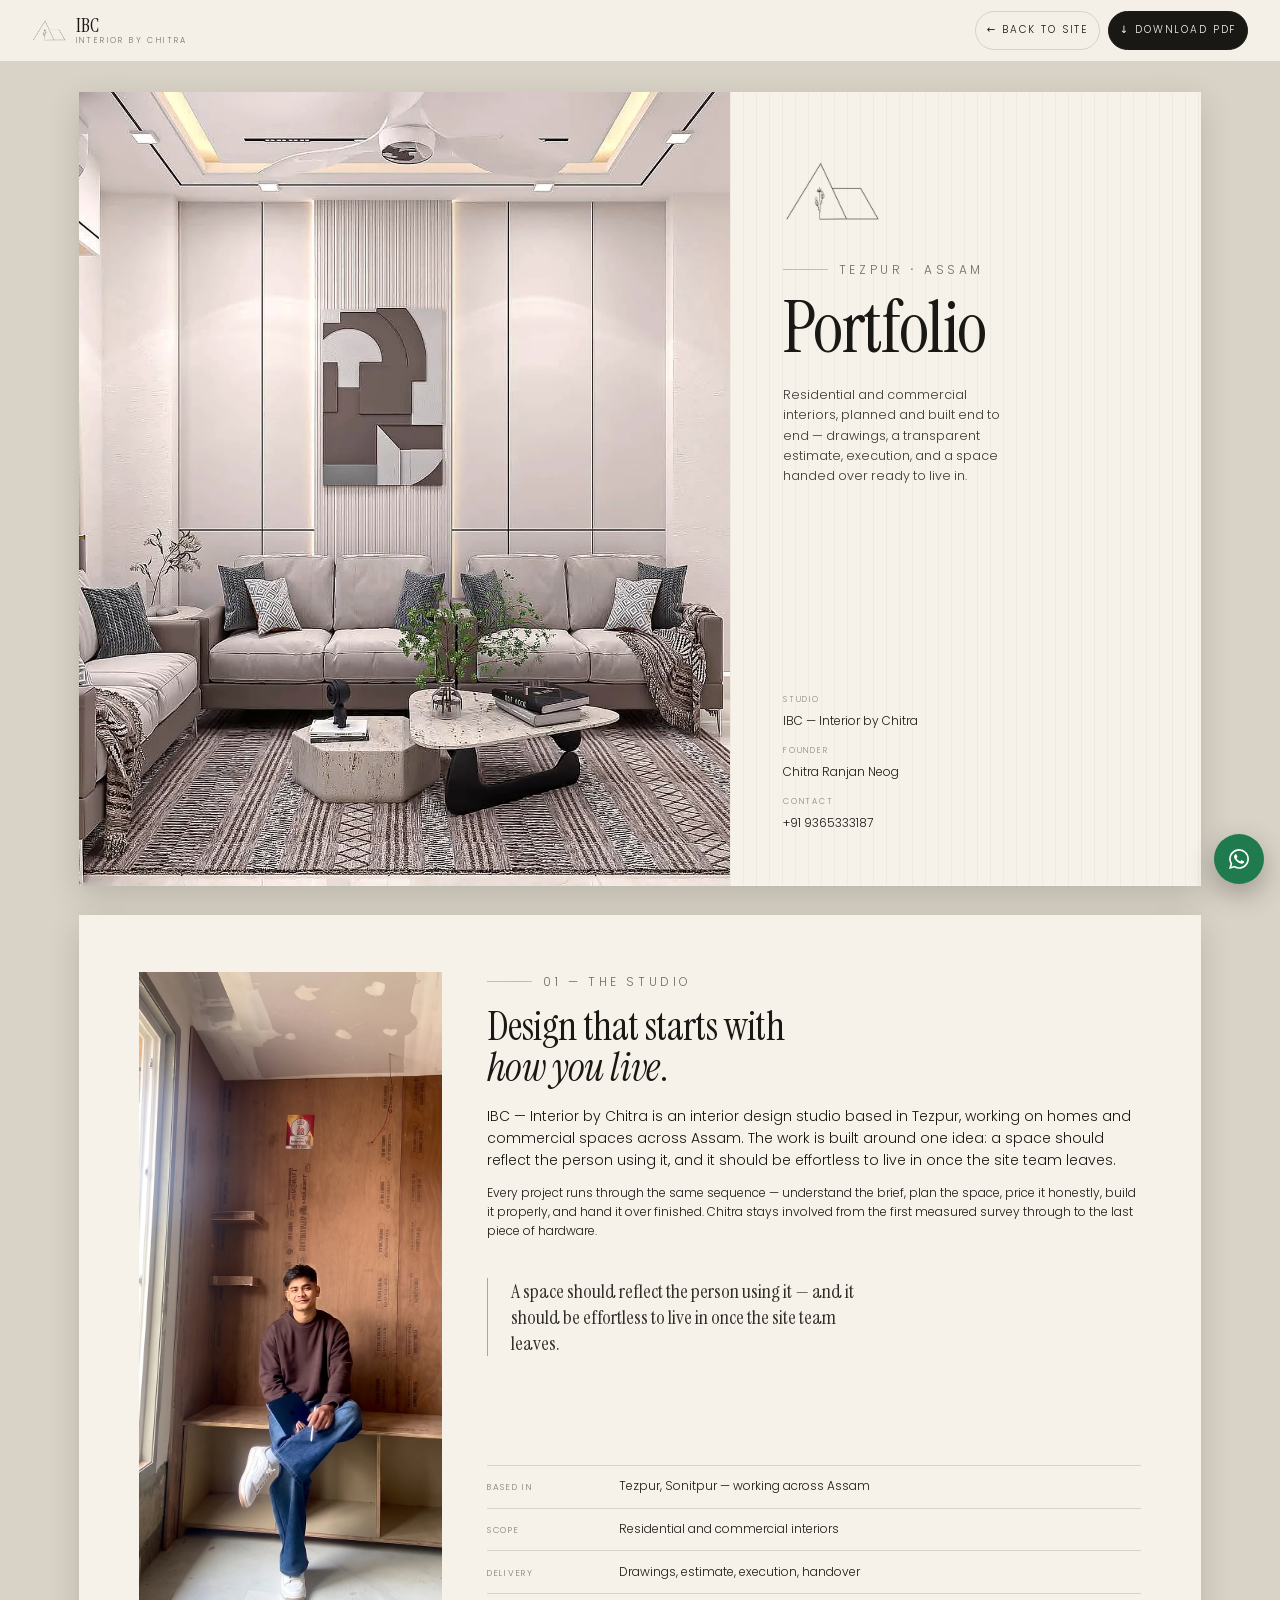
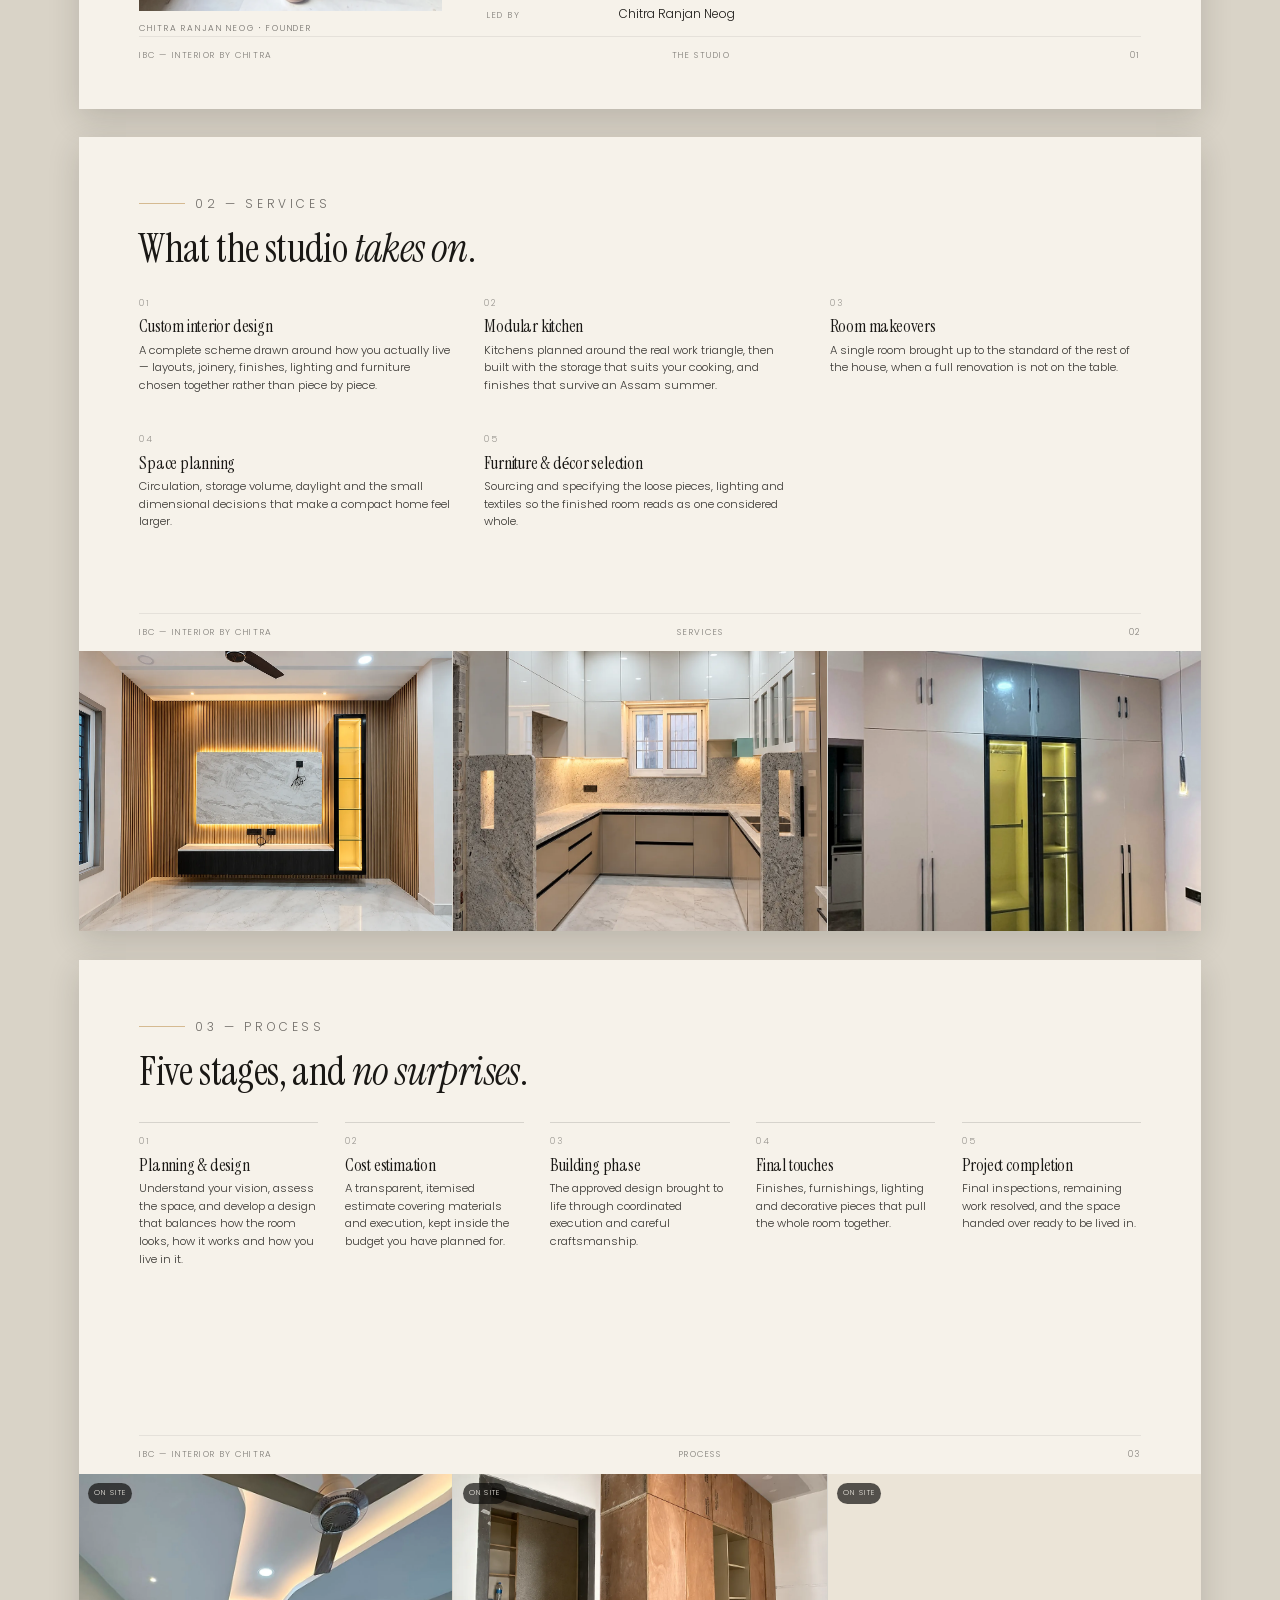
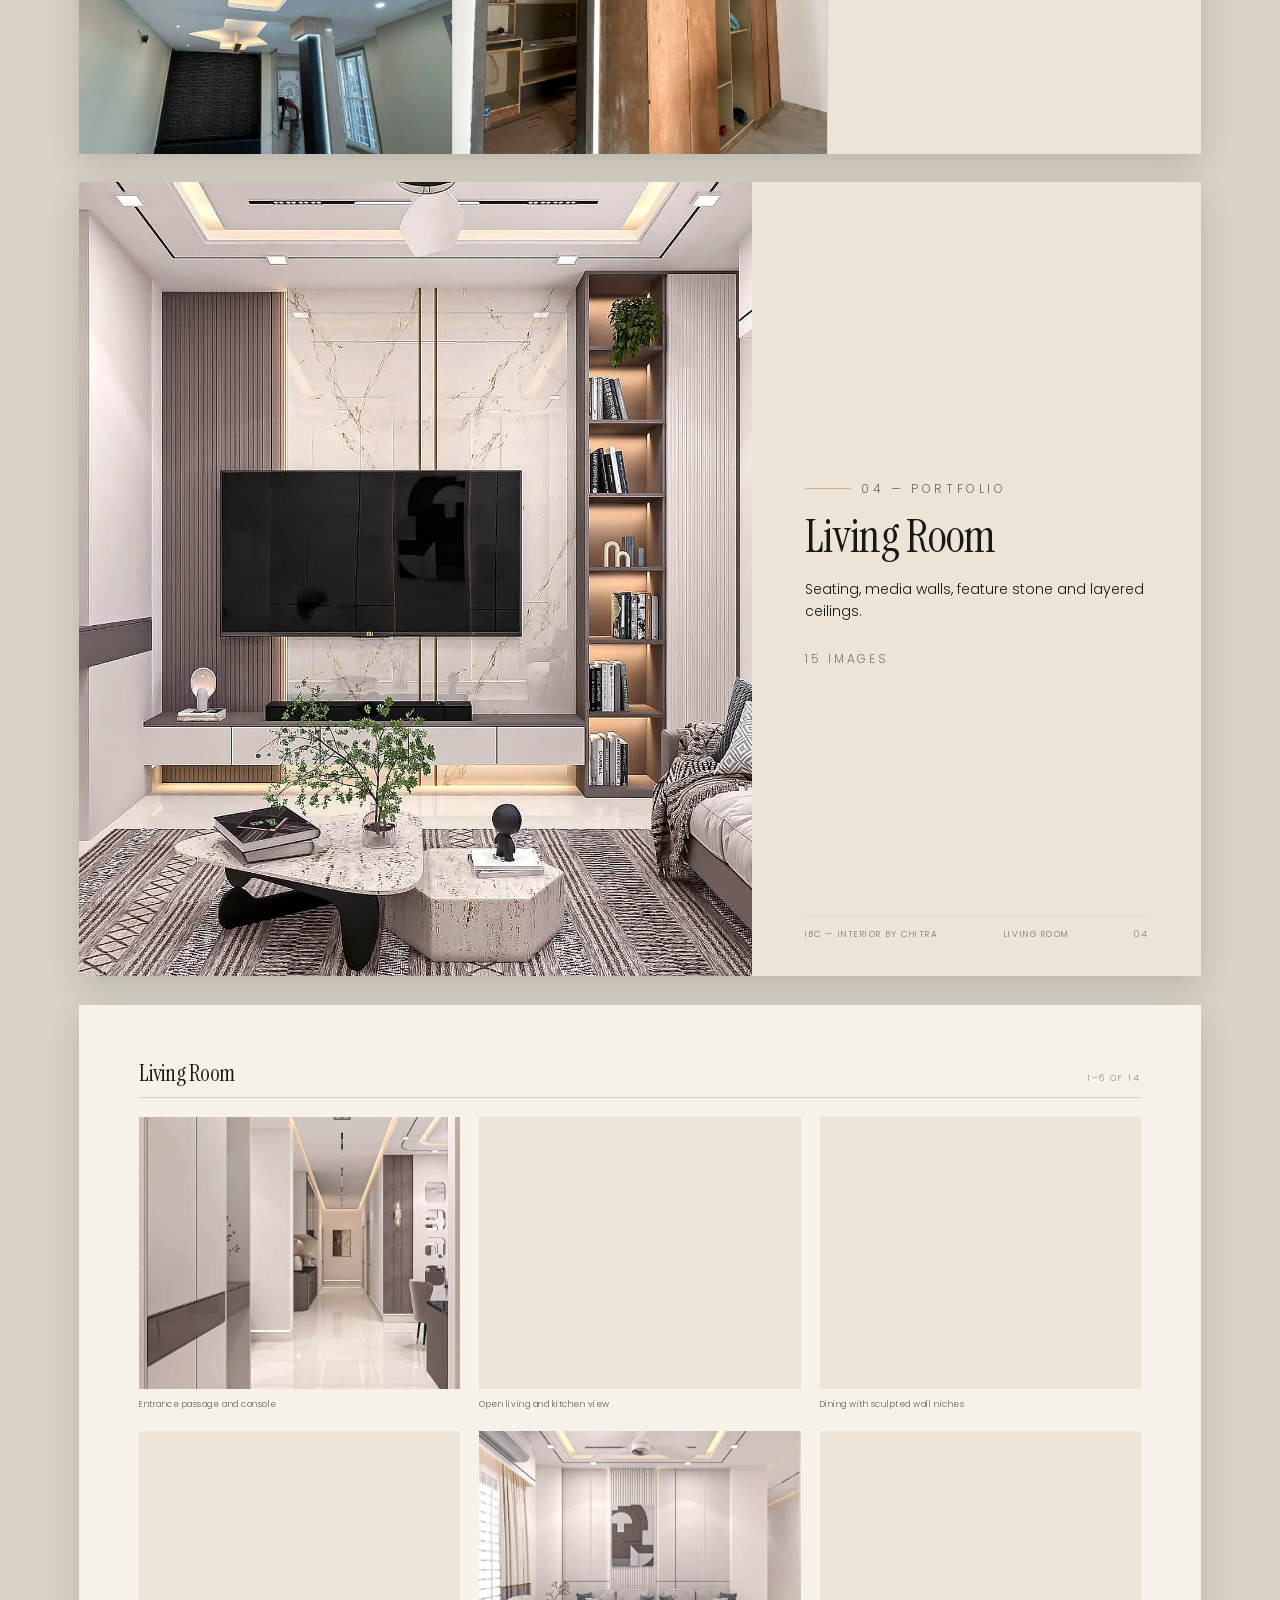
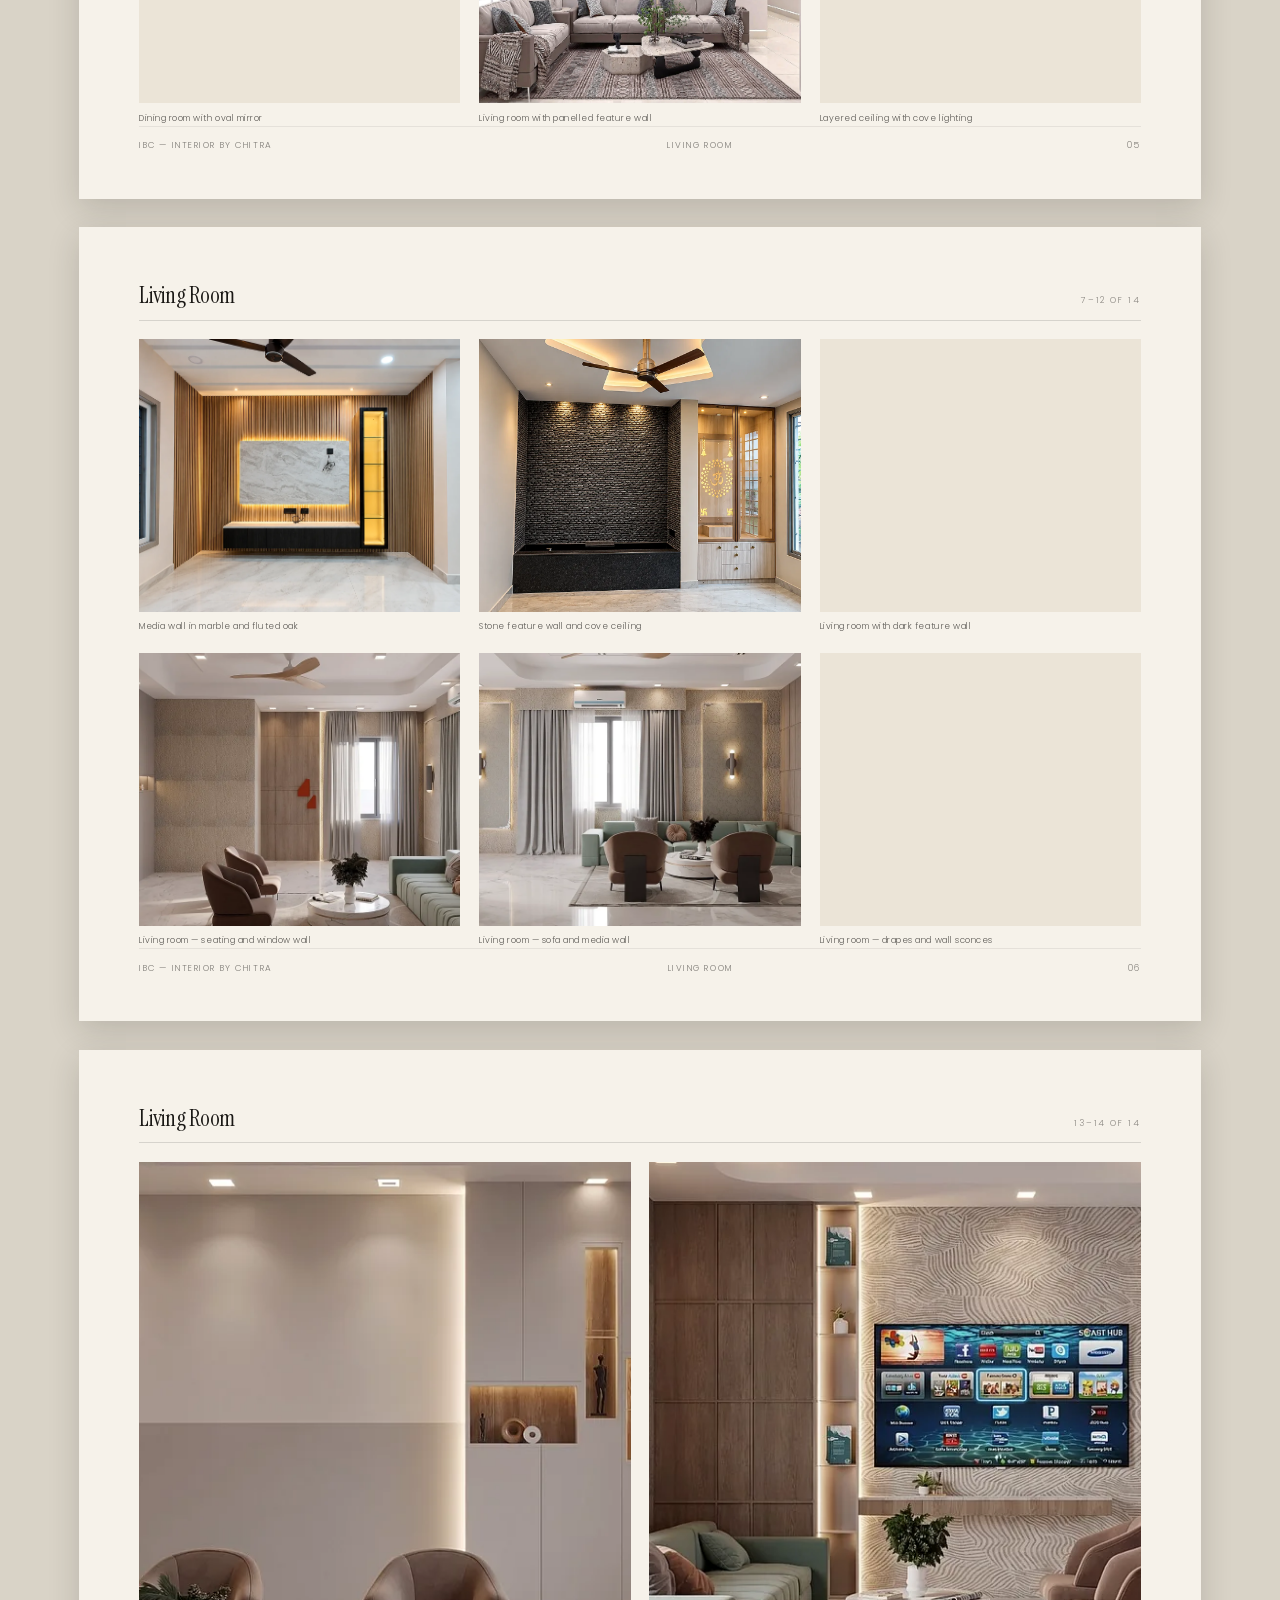
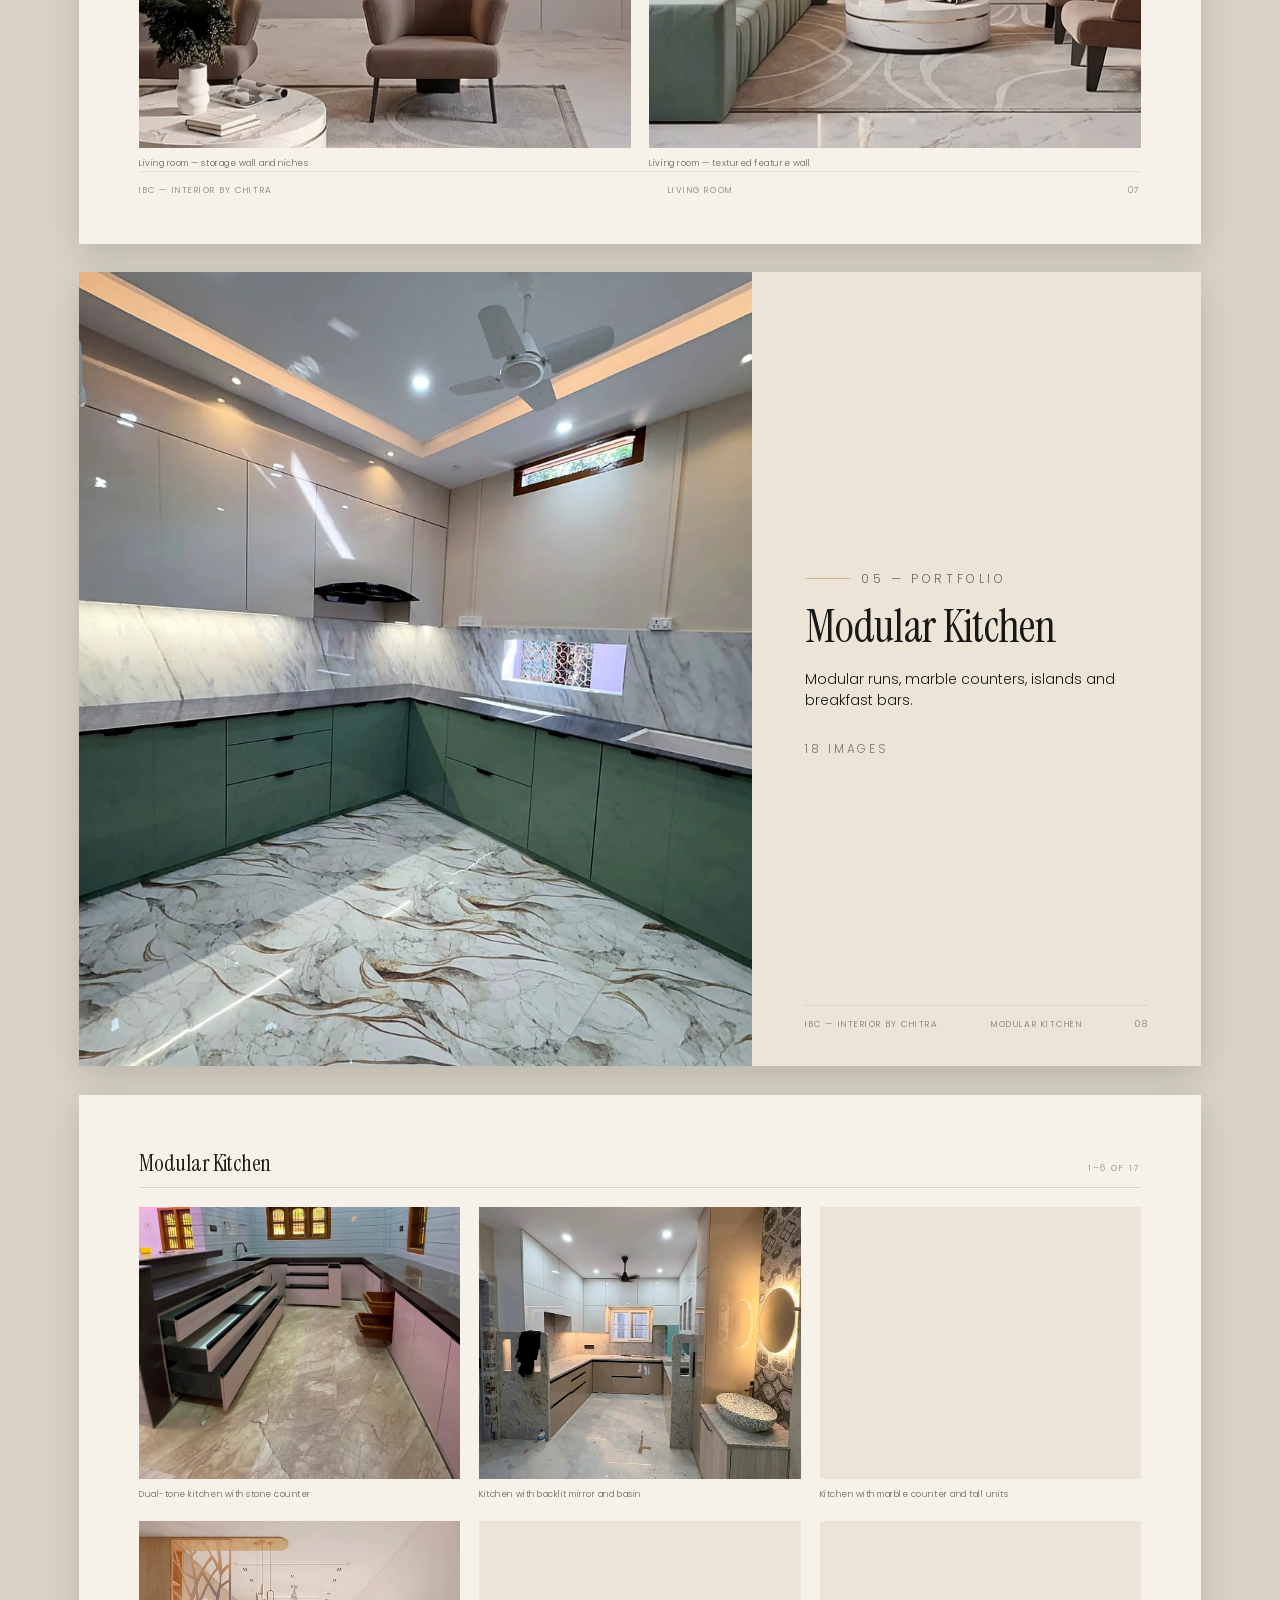
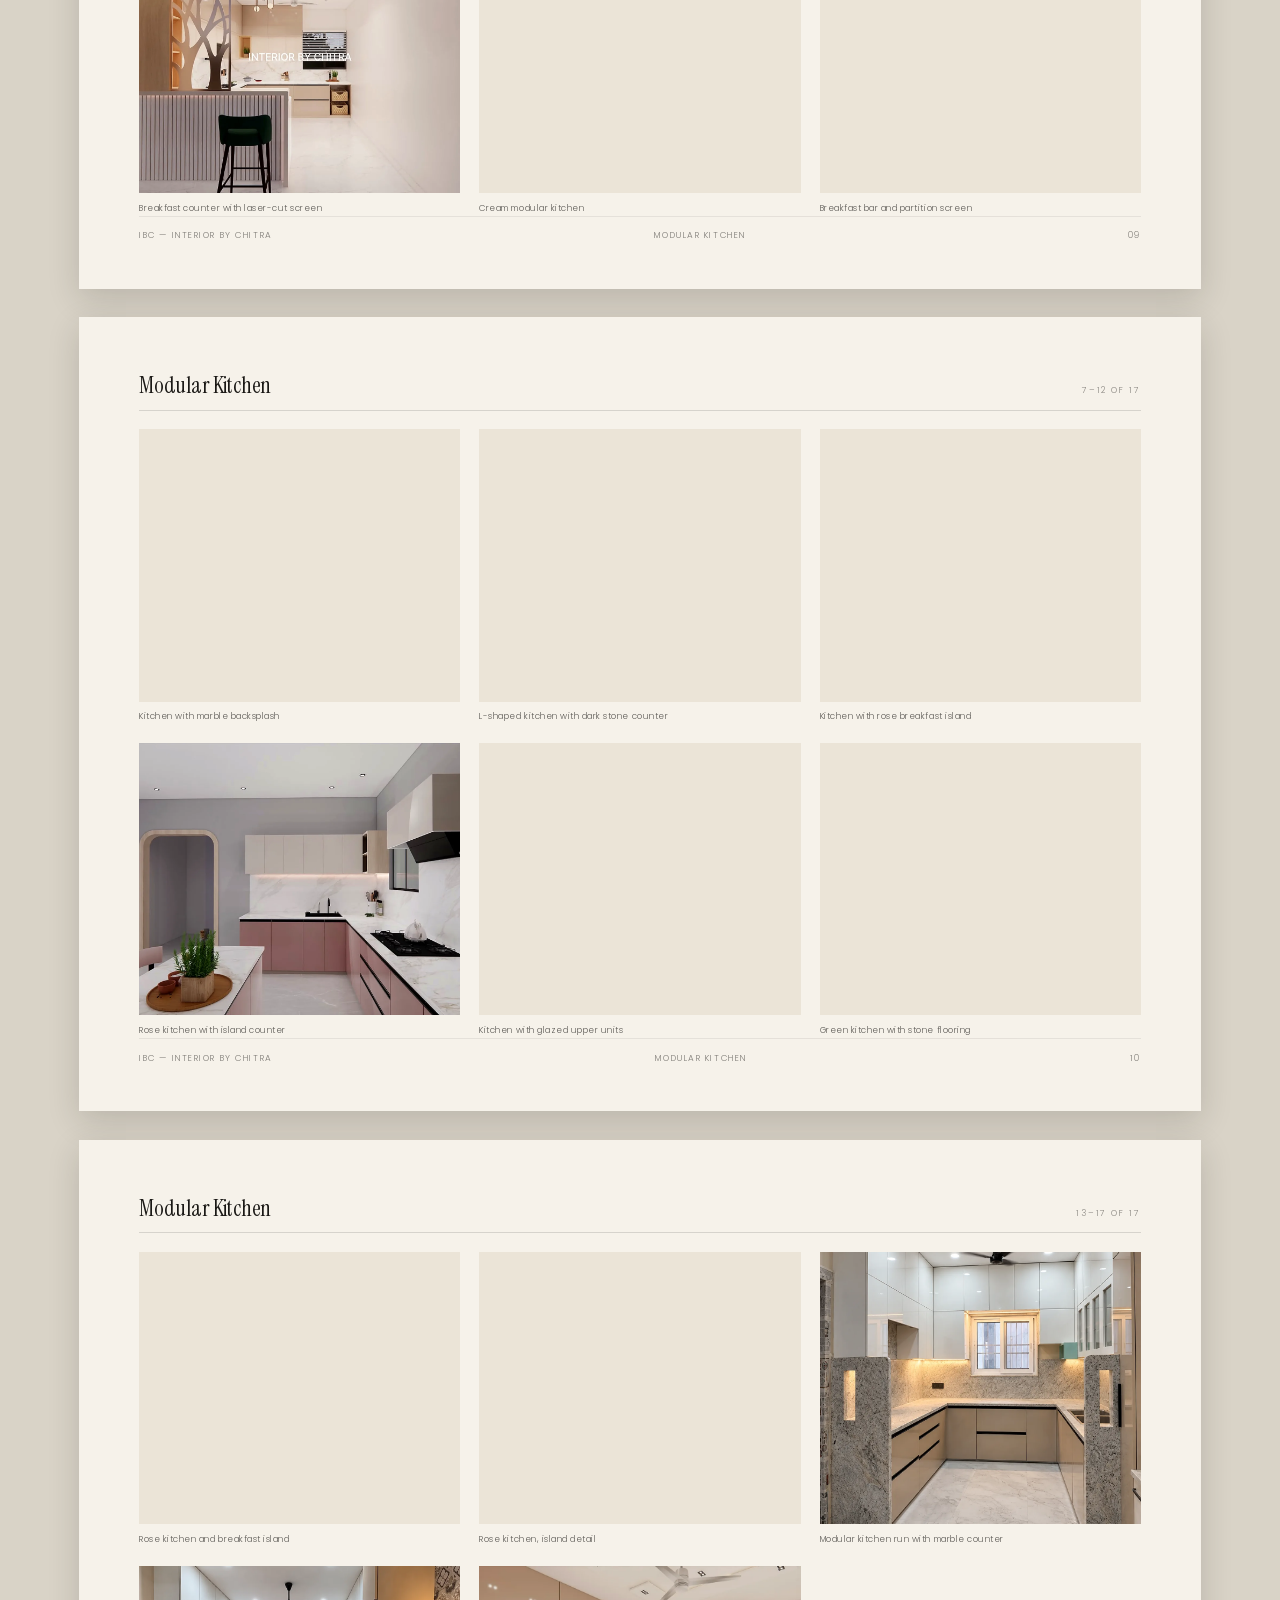
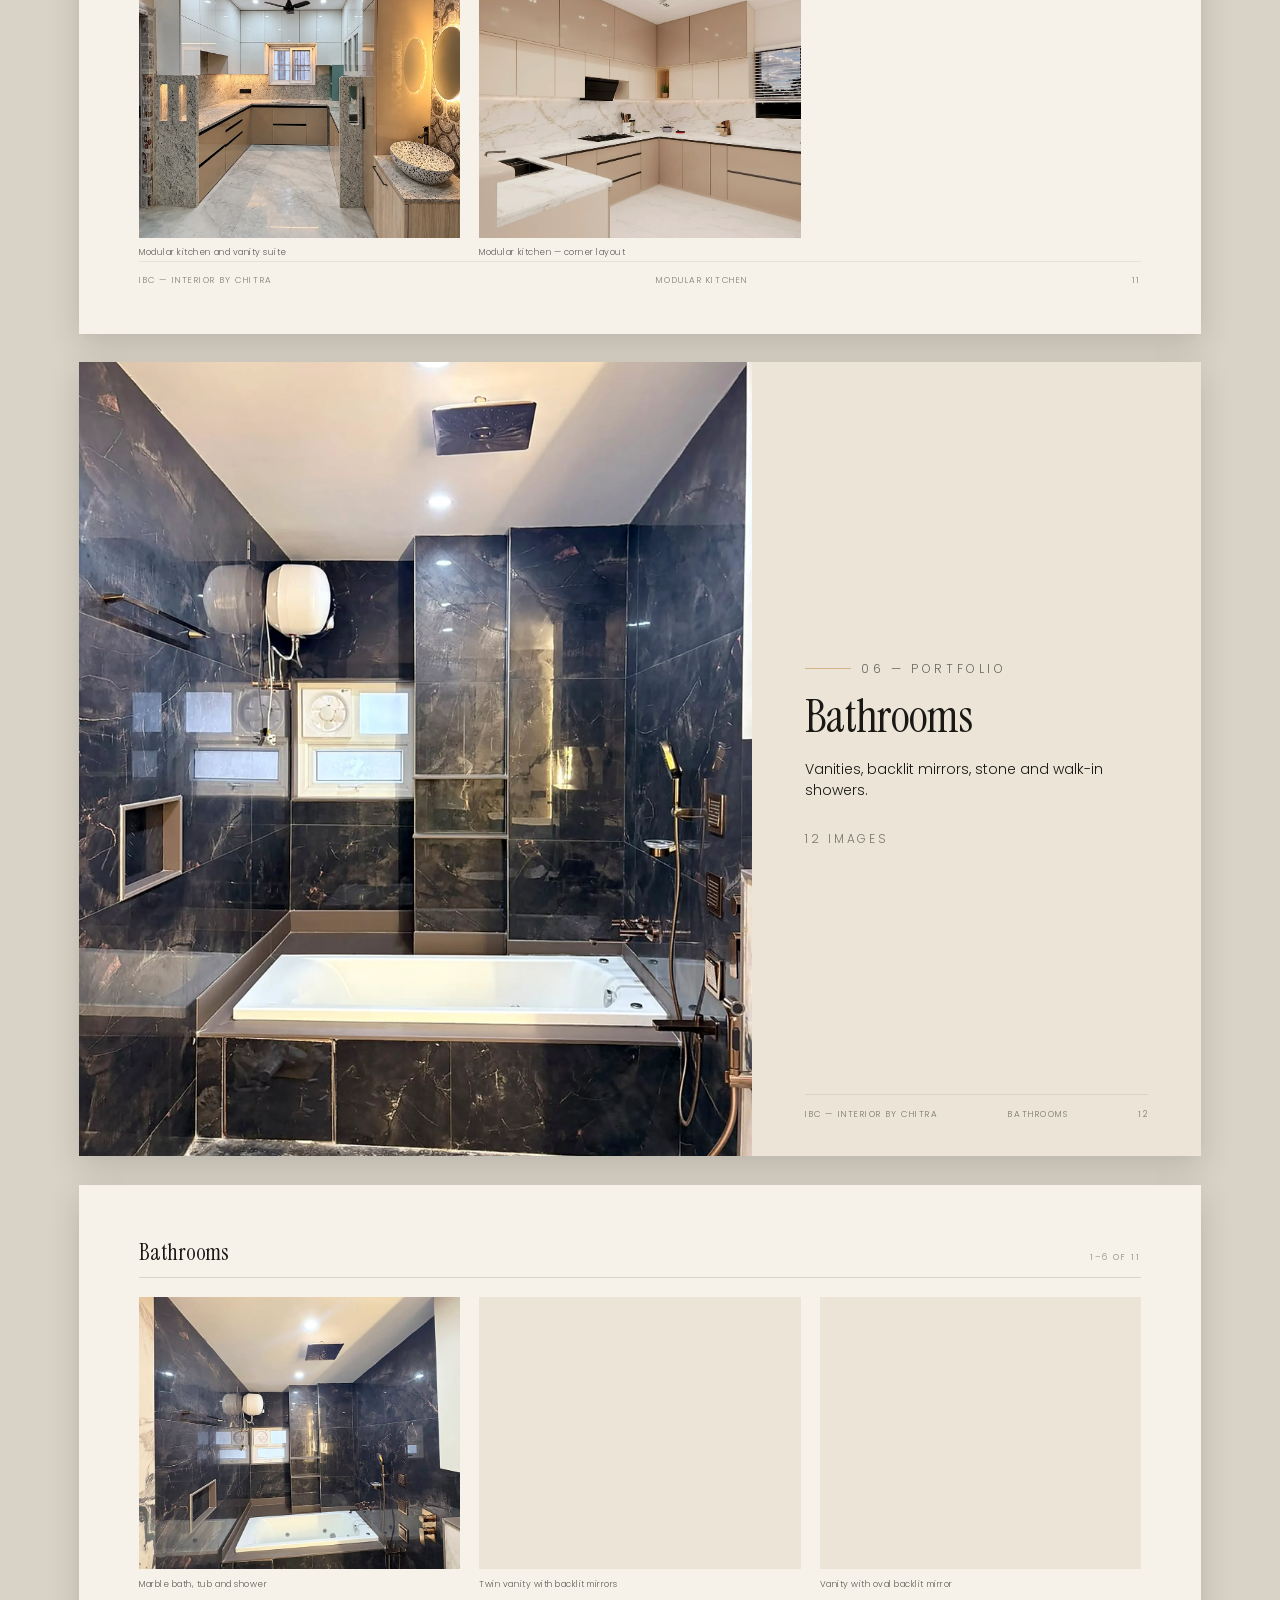
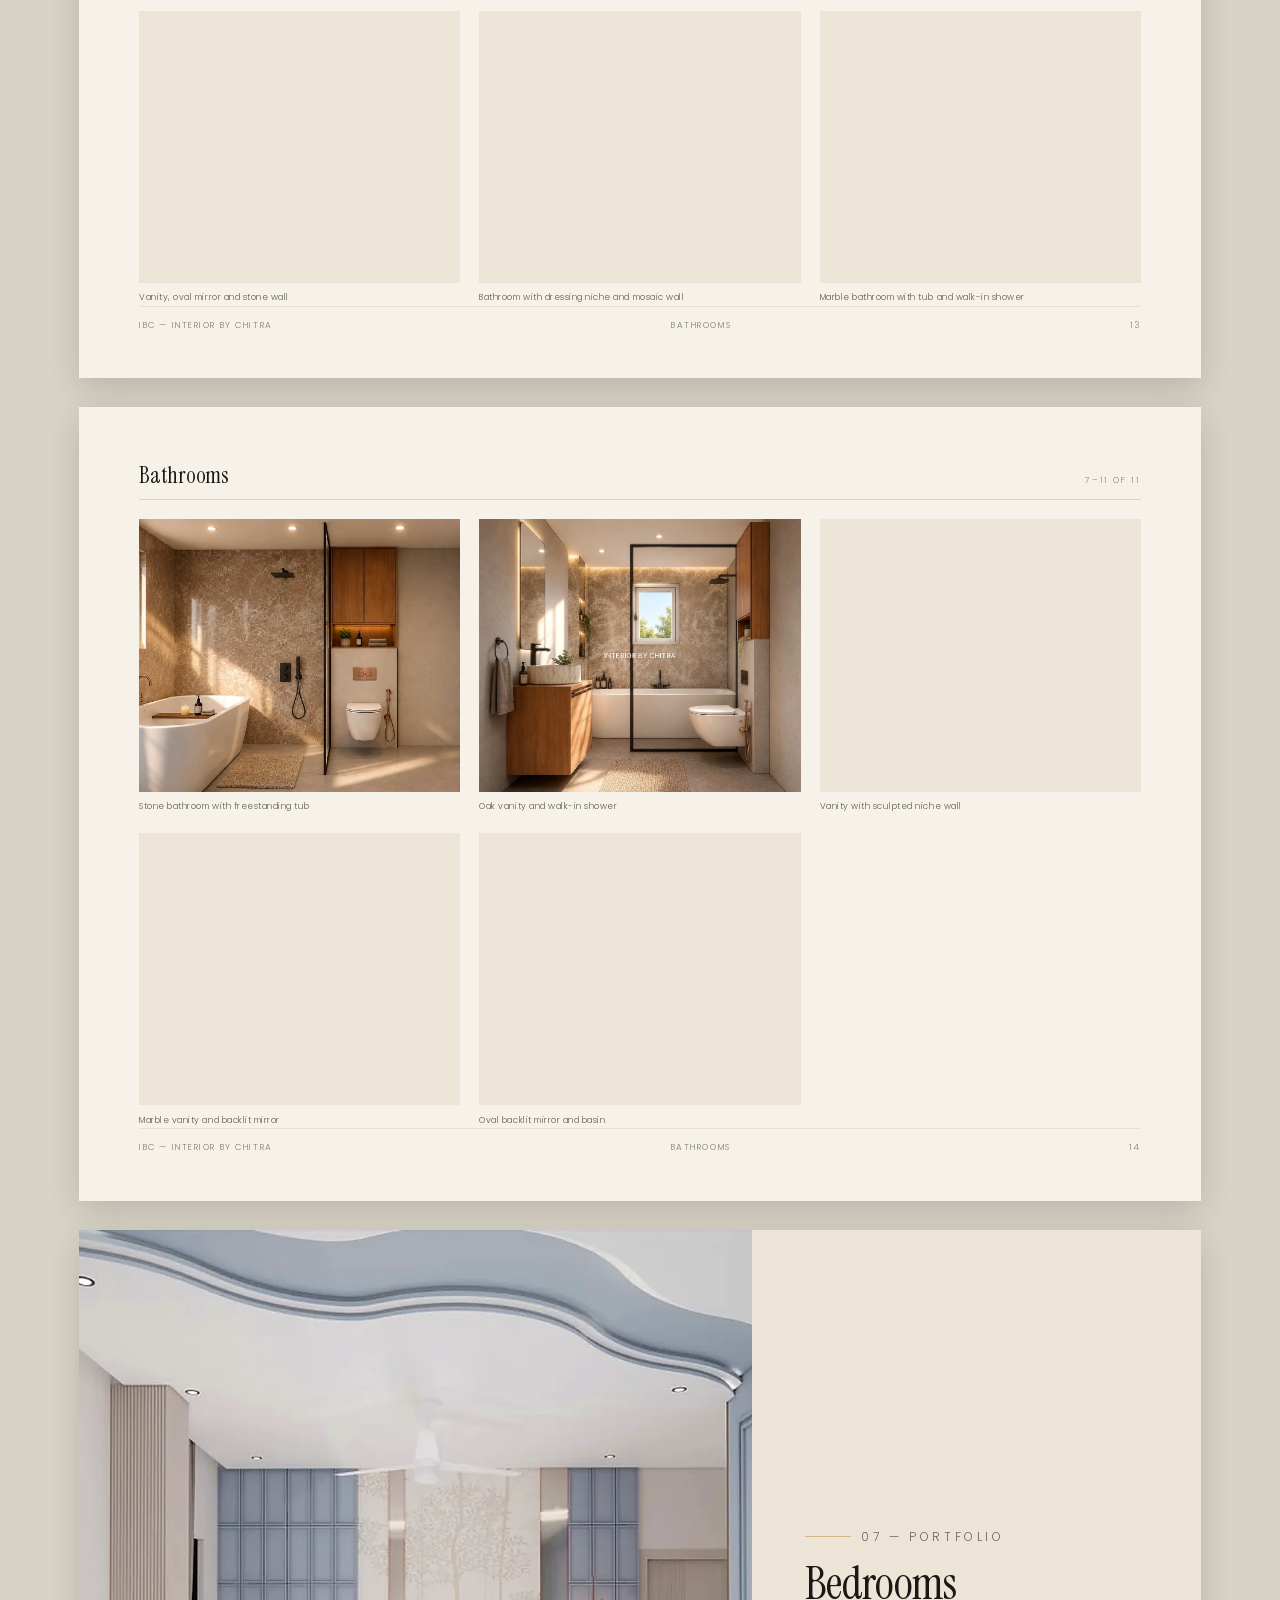
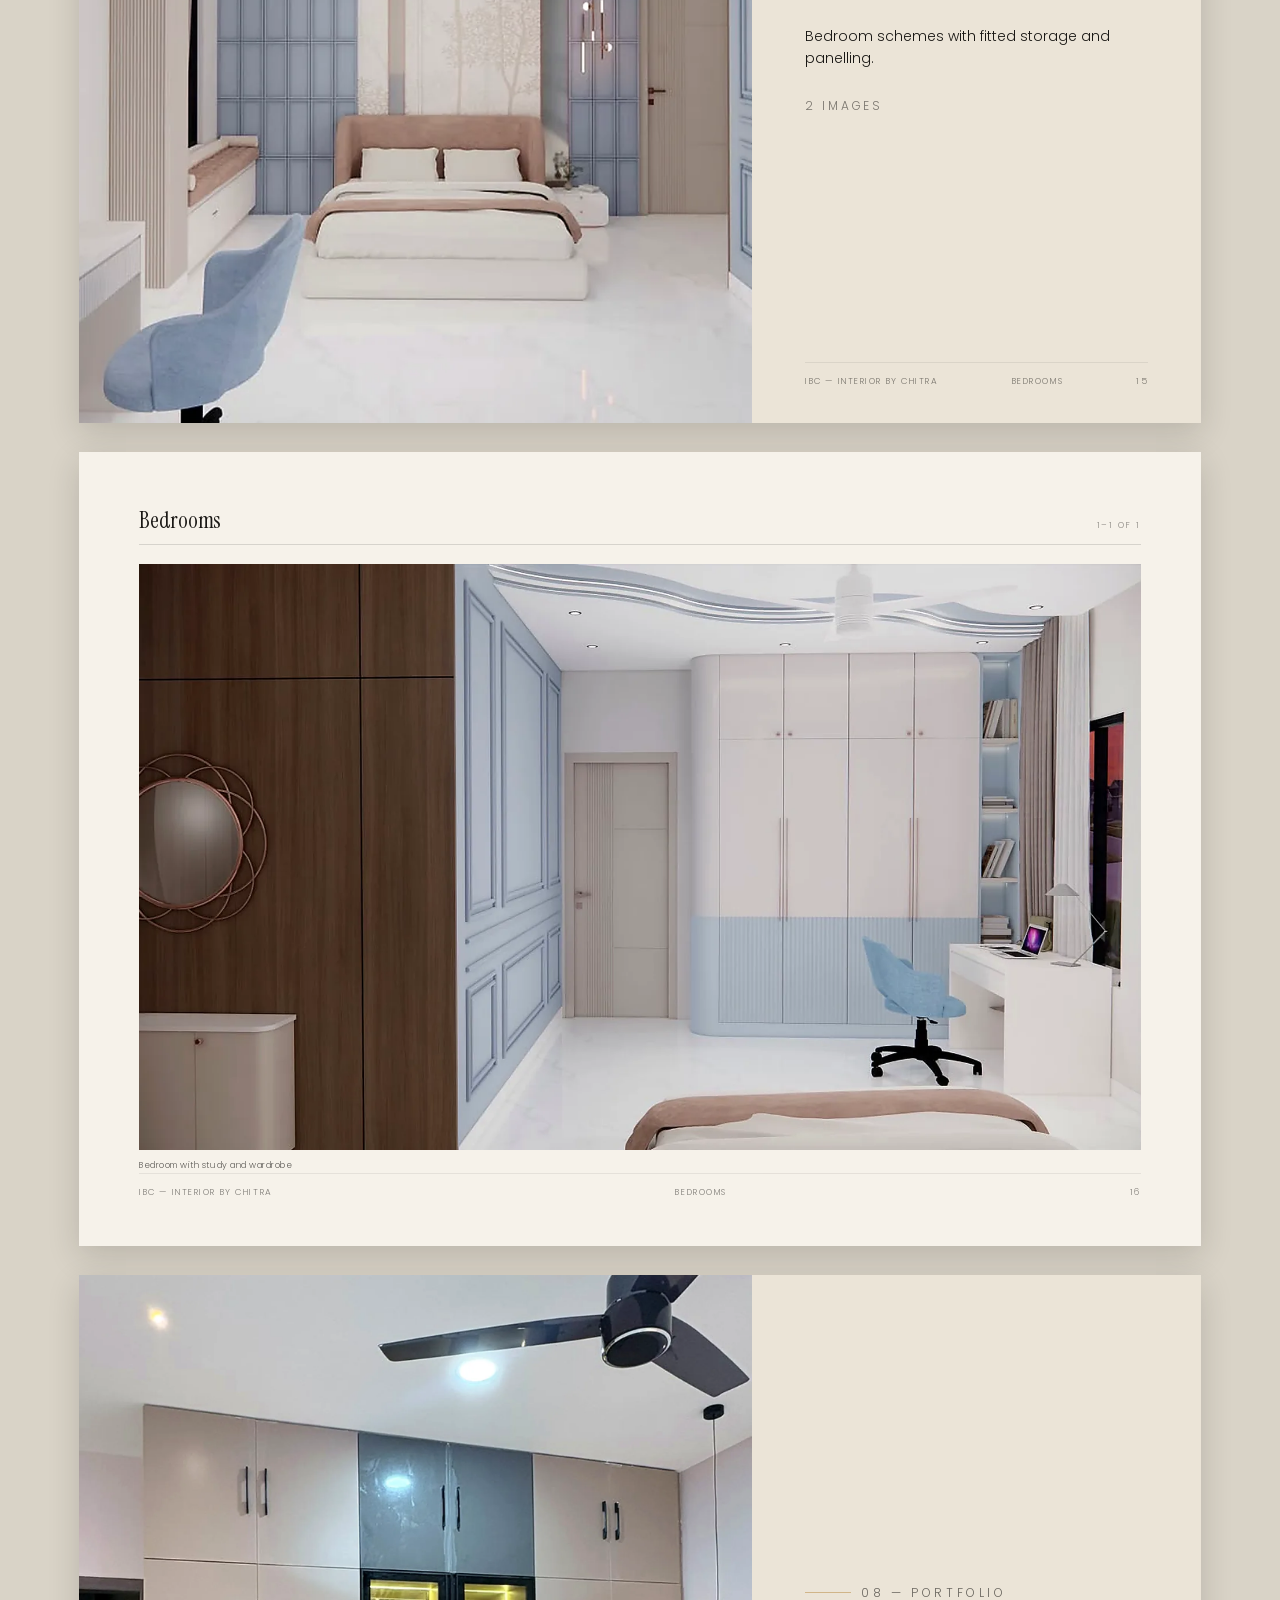
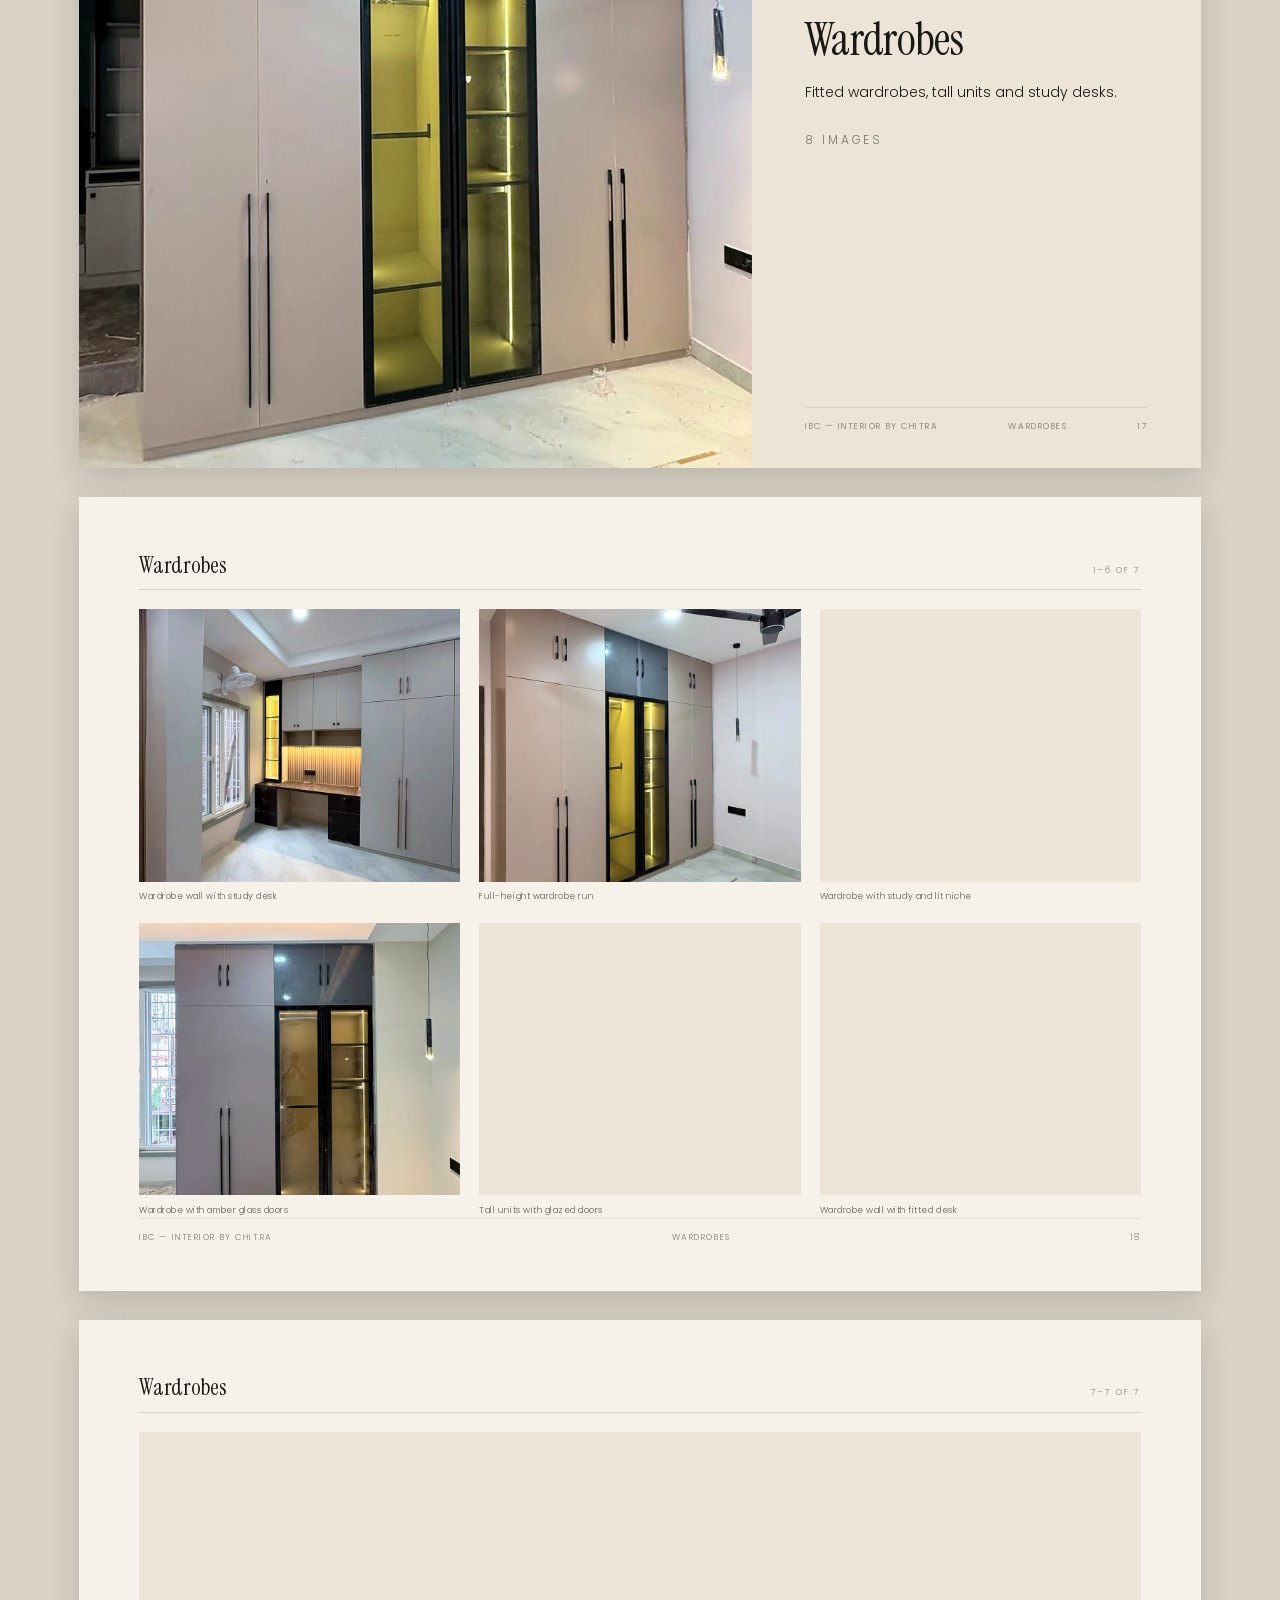
==== commit 129a2717: "v19" ====
--- a/portfolio.html
+++ b/portfolio.html
@@ -94,7 +94,7 @@
     <dl class="pf-facts pf-facts--lg">
       <div><dt>Call or WhatsApp</dt><dd>+91 9365333187</dd></div>
       <div><dt>Email</dt><dd>Chitraranjanneog38@gmail.com</dd></div>
-      <div><dt>Studio</dt><dd>Tezpur, Sonitpur, Assam, India</dd></div>
+      <div><dt>Studio</dt><dd>Usha Nagar, Bye Lane 24, Mahabhairab<br>Tezpur 784001, Assam</dd></div>
       <div><dt>Instagram</dt><dd>@interiorbychitra</dd></div>
     </dl>
     <p class="pf-note">Every image in this document is IBC&rsquo;s own work &mdash; completed and
--- a/assets/css/main.css
+++ b/assets/css/main.css
@@ -913,3 +913,17 @@
   width: .4em; height: .4em; margin-top: -.2em; border-radius: 50%;
   background: var(--brass);
 }
+
+/* The founder leads the studio image pair. His column is the wider of the
+   two and the image keeps its own aspect rather than being cut to 3:4 — it
+   is an environmental portrait, and cropping in loses the room he is in. */
+.studio__imgs:has(.studio__founder) { grid-template-columns: 1.12fr .88fr; }
+.studio__imgs figure.studio__founder img { aspect-ratio: 702 / 1000; }
+.studio__founder figcaption {
+  margin-top: .9rem; opacity: .7; letter-spacing: .16em; white-space: nowrap;
+}
+@media (max-width: 560px) {
+  .studio__founder figcaption { white-space: normal; }
+}
+
+.map__note { margin: .6rem 0 0; font-size: .78rem; opacity: .6; }
